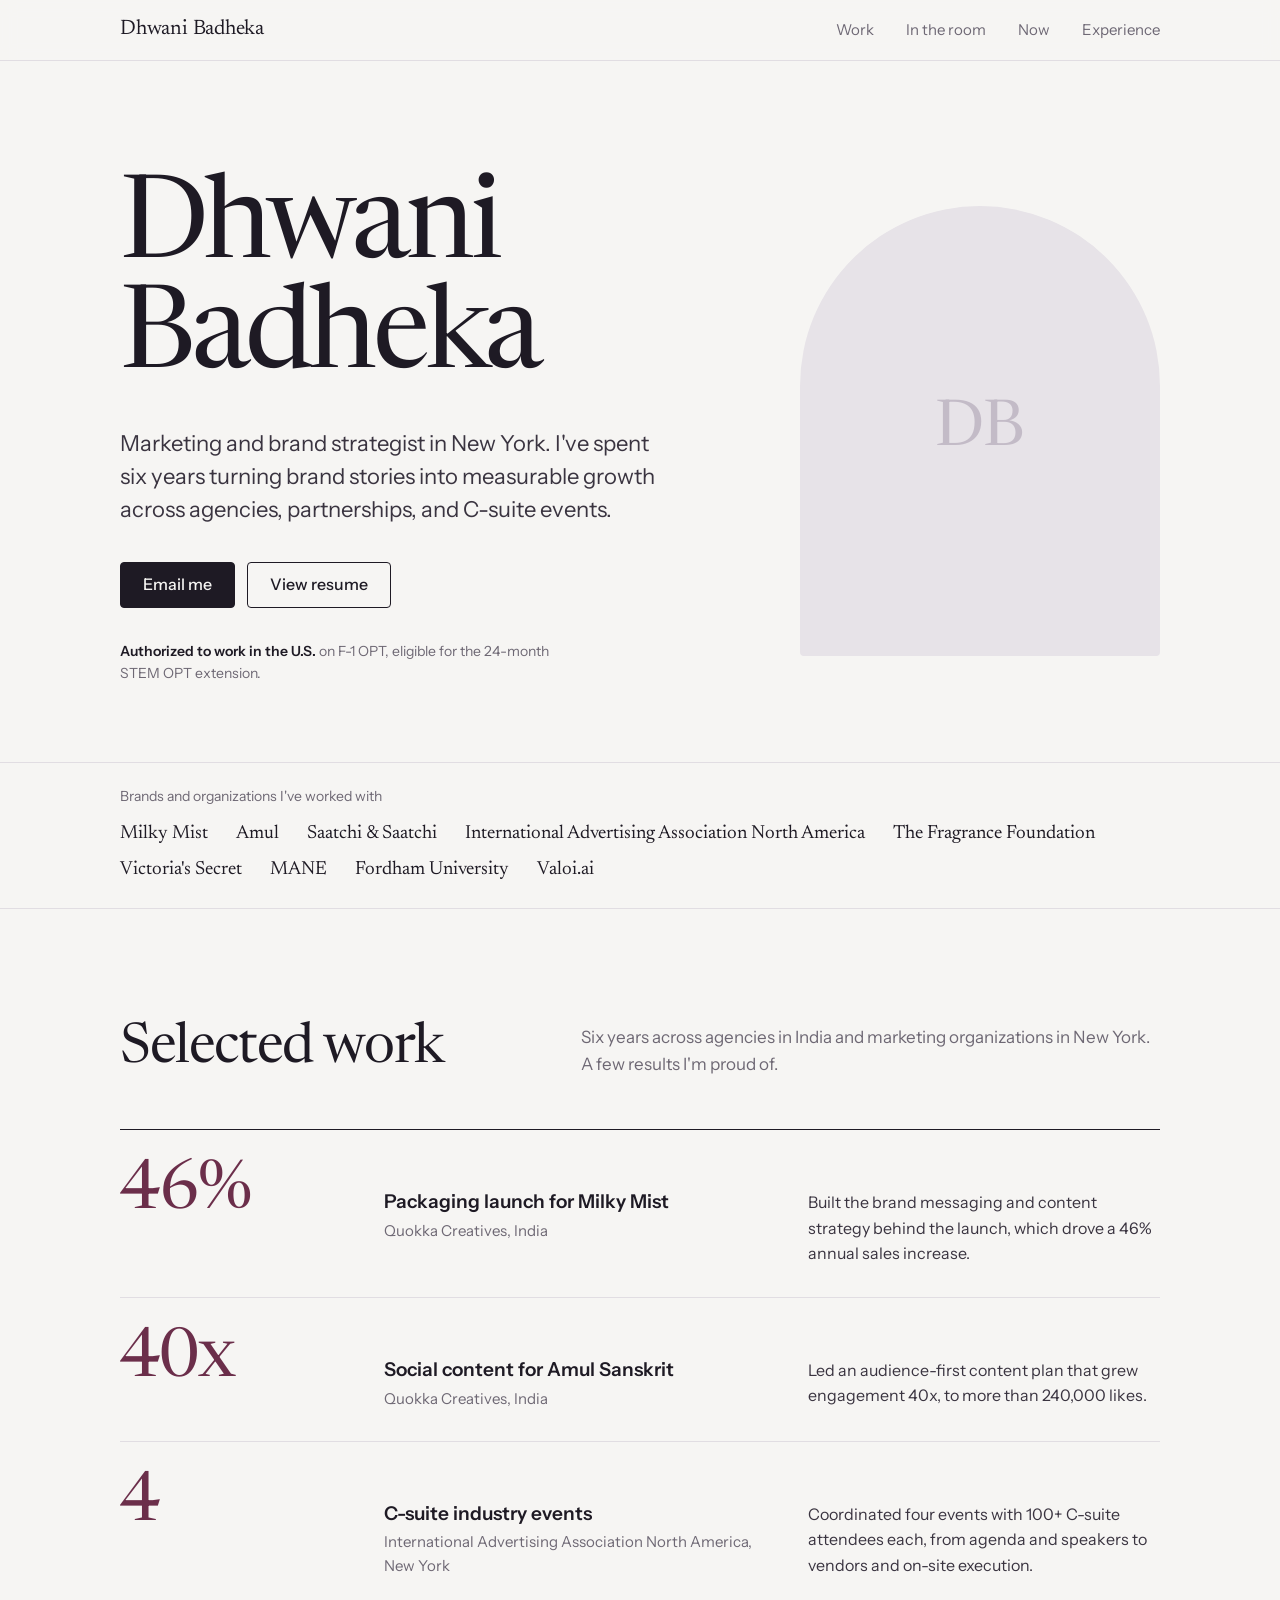
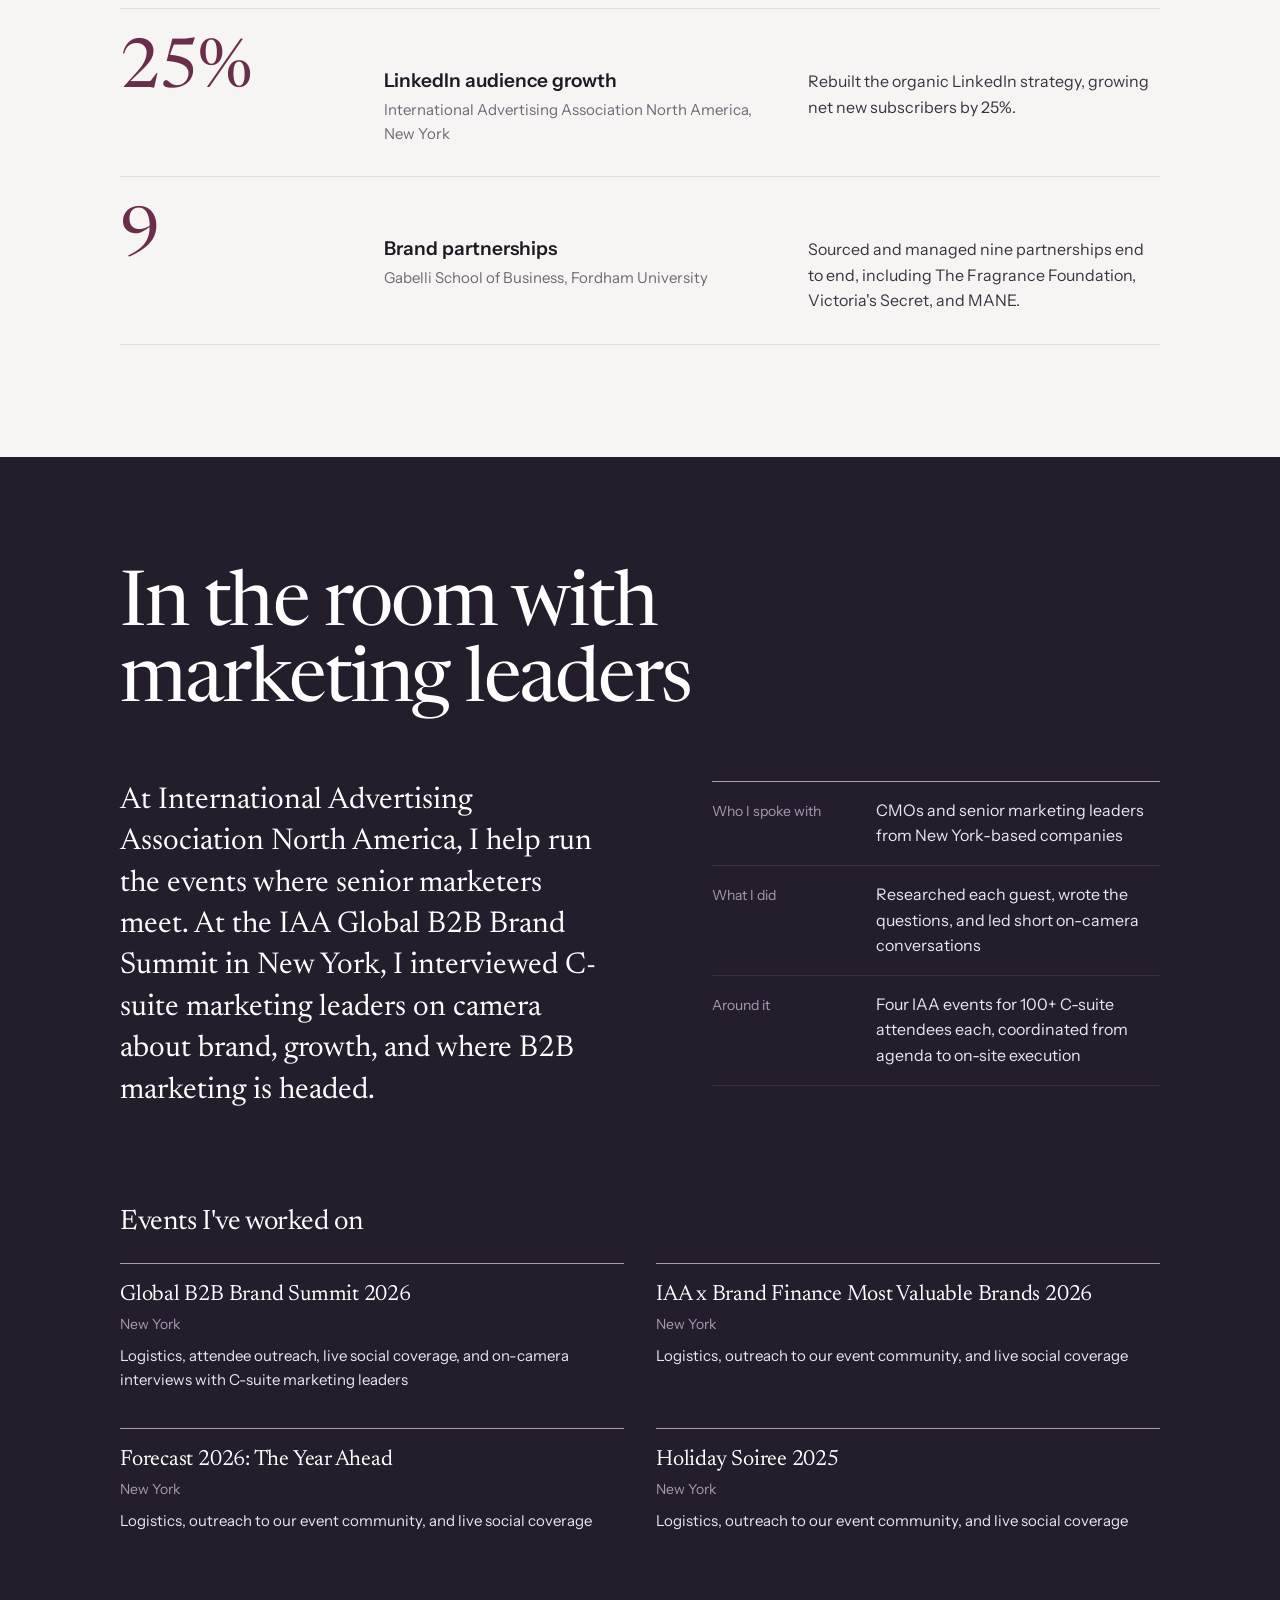
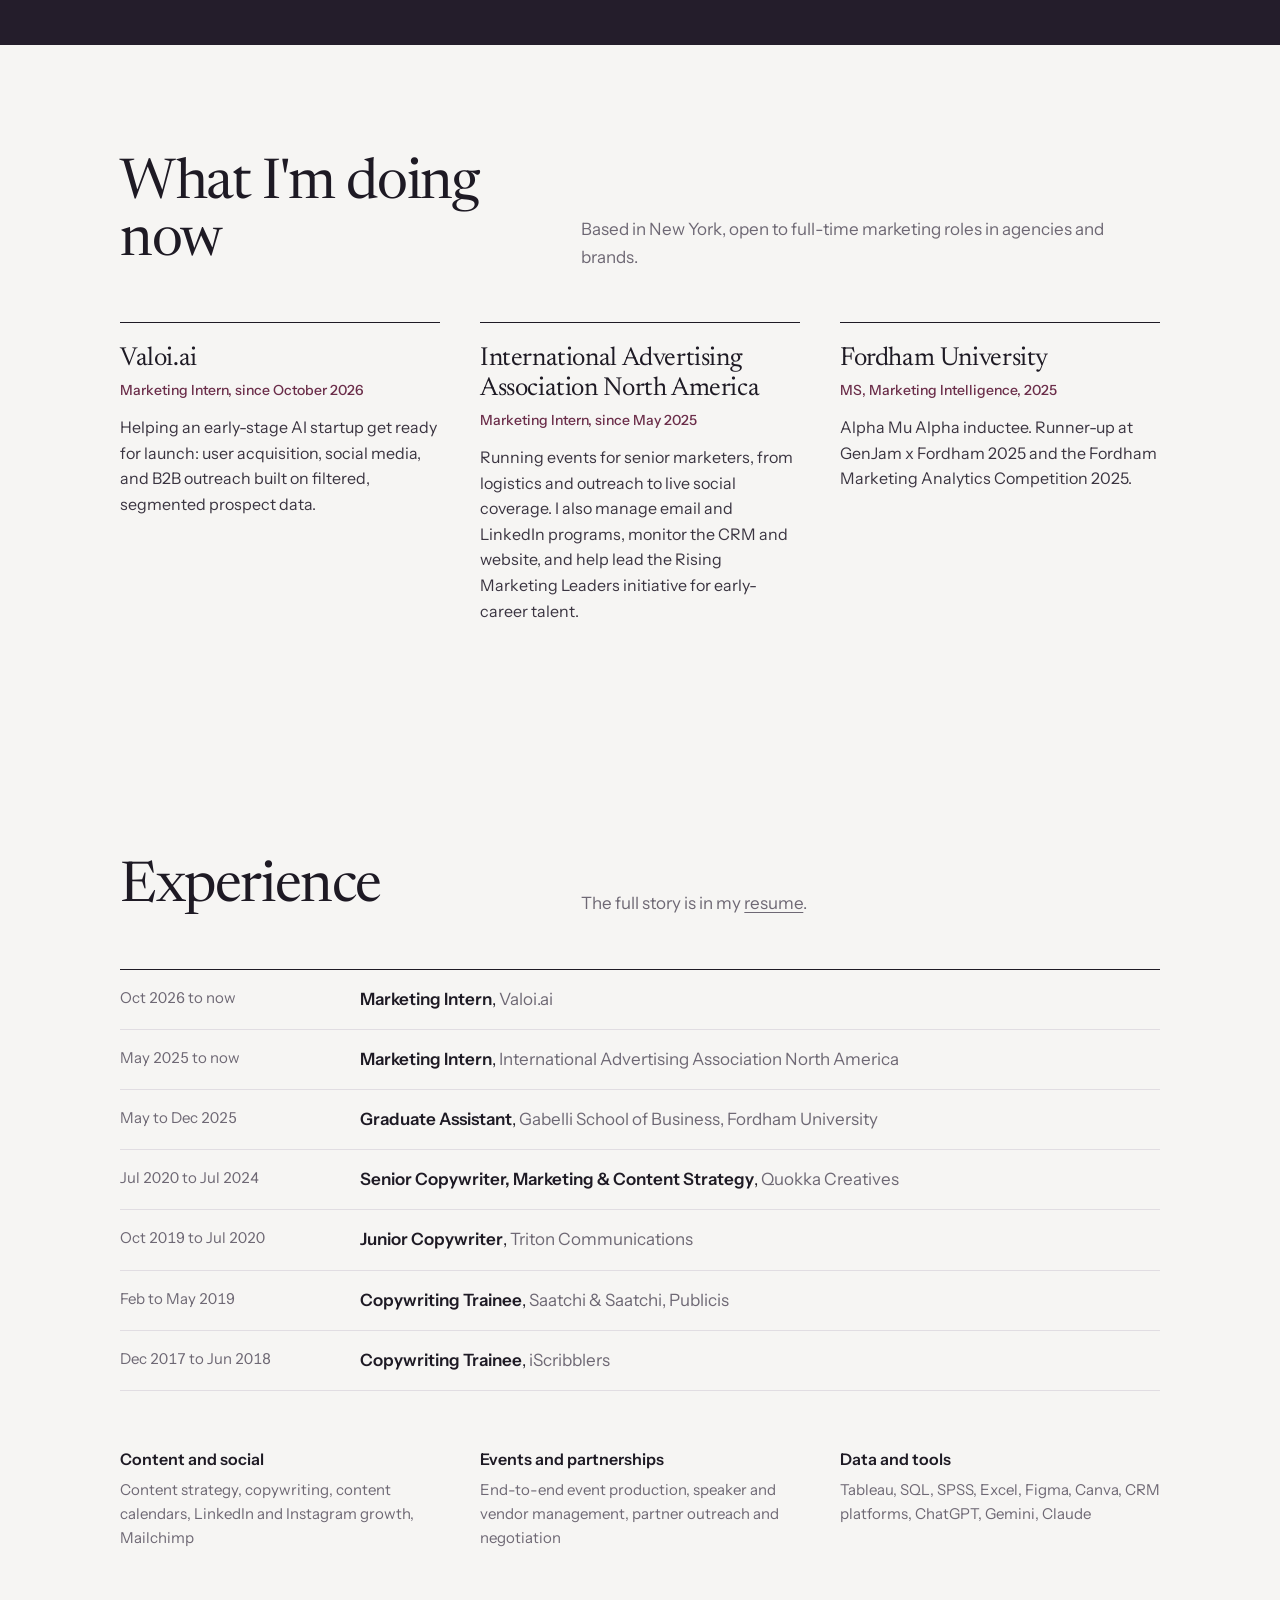
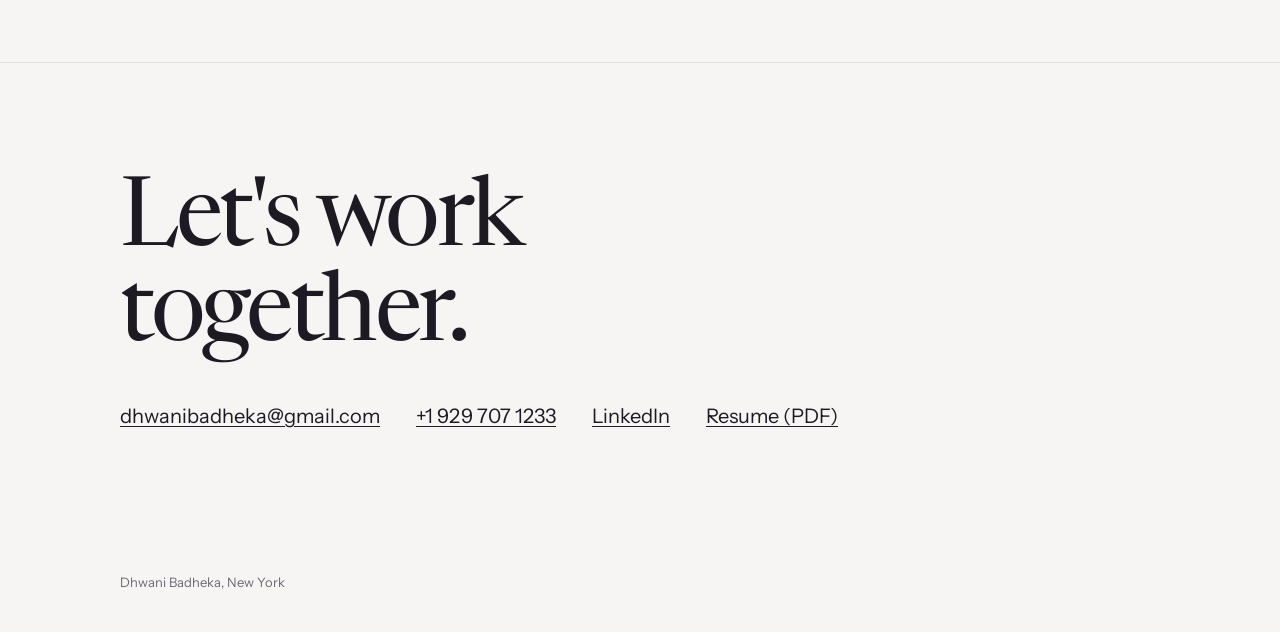
==== index.html @ 6ed802f3 "Add files via upload" ====
<!doctype html>
<html lang="en">
<head>
  <meta charset="utf-8">
  <meta name="viewport" content="width=device-width, initial-scale=1">
  <title>Dhwani Badheka | Marketing</title>
  <meta name="description" content="Dhwani Badheka, New York-based marketer: brand storytelling, partnerships, social growth, and C-suite events.">
  <meta property="og:title" content="Dhwani Badheka | Marketing">
  <meta property="og:description" content="Six years turning brand stories into measurable growth. Based in New York.">
  <meta property="og:image" content="images/headshot.jpg">
  <link rel="preconnect" href="https://fonts.googleapis.com">
  <link rel="preconnect" href="https://fonts.gstatic.com" crossorigin>
  <link href="https://fonts.googleapis.com/css2?family=Newsreader:opsz,wght@6..72,400;6..72,500&family=Instrument+Sans:wght@400;500;600&display=swap" rel="stylesheet">
  <link rel="stylesheet" href="style.css">
</head>
<body>

<header class="site-head">
  <div class="wrap">
    <a class="mark" href="#top">Dhwani Badheka</a>
    <nav aria-label="Sections">
      <a href="#work">Work</a>
      <a href="#conversations">In the room</a>
      <a href="#now">Now</a>
      <a href="#experience">Experience</a>
    </nav>
  </div>
</header>

<main id="top">

  <section class="hero">
    <div class="wrap">
      <div>
        <h1><span>Dhwani</span><span>Badheka</span></h1>
        <p class="lede">Marketing and brand strategist in New York. I've spent six years turning brand stories into measurable growth across agencies, partnerships, and C-suite events.</p>
        <div class="actions">
          <a class="btn btn-primary" href="mailto:dhwanibadheka@gmail.com">Email me</a>
          <a class="btn btn-ghost" href="DhwaniBadheka_Resume.pdf" target="_blank" rel="noopener">View resume</a>
        </div>
        <p class="auth"><strong>Authorized to work in the U.S.</strong> on F-1 OPT, eligible for the 24-month STEM OPT extension.</p>
      </div>
      <div class="portrait-wrap">
        <div class="portrait">
          <span class="fallback" aria-hidden="true">DB</span>
          <img src="images/headshot.jpg" alt="Portrait of Dhwani Badheka" onerror="this.remove()">
        </div>
      </div>
    </div>
  </section>

  <div class="brands">
    <div class="wrap">
      <p class="brands-label">Brands and organizations I've worked with</p>
      <ul>
        <li>Milky Mist</li><li>Amul</li><li>Saatchi &amp; Saatchi</li><li>International Advertising Association North America</li><li>The Fragrance Foundation</li><li>Victoria's Secret</li><li>MANE</li><li>Fordham University</li><li>Valoi.ai</li>
      </ul>
    </div>
  </div>

  <section id="work">
    <div class="wrap">
      <div class="section-head">
        <h2>Selected work</h2>
        <p>Six years across agencies in India and marketing organizations in New York. A few results I'm proud of.</p>
      </div>
      <ul class="work">
        <li>
          <div class="figure">46%</div>
          <div>
            <h3>Packaging launch for Milky Mist</h3>
            <p class="where">Quokka Creatives, India</p>
          </div>
          <p class="how">Built the brand messaging and content strategy behind the launch, which drove a 46% annual sales increase.</p>
        </li>
        <li>
          <div class="figure">40x</div>
          <div>
            <h3>Social content for Amul Sanskrit</h3>
            <p class="where">Quokka Creatives, India</p>
          </div>
          <p class="how">Led an audience-first content plan that grew engagement 40x, to more than 240,000 likes.</p>
        </li>
        <li>
          <div class="figure">4</div>
          <div>
            <h3>C-suite industry events</h3>
            <p class="where">International Advertising Association North America, New York</p>
          </div>
          <p class="how">Coordinated four events with 100+ C-suite attendees each, from agenda and speakers to vendors and on-site execution.</p>
        </li>
        <li>
          <div class="figure">25%</div>
          <div>
            <h3>LinkedIn audience growth</h3>
            <p class="where">International Advertising Association North America, New York</p>
          </div>
          <p class="how">Rebuilt the organic LinkedIn strategy, growing net new subscribers by 25%.</p>
        </li>
        <li>
          <div class="figure">9</div>
          <div>
            <h3>Brand partnerships</h3>
            <p class="where">Gabelli School of Business, Fordham University</p>
          </div>
          <p class="how">Sourced and managed nine partnerships end to end, including The Fragrance Foundation, Victoria's Secret, and MANE.</p>
        </li>
      </ul>
    </div>
  </section>

  <section id="conversations" class="talks">
    <div class="wrap">
      <h2 class="talks-title">In the room with marketing leaders</h2>
      <div class="talks-body">
        <p class="statement">At International Advertising Association North America, I help run the events where senior marketers meet. At the IAA Global B2B Brand Summit in New York, I interviewed C-suite marketing leaders on camera about brand, growth, and where B2B marketing is headed.</p>
        <dl class="facts">
          <div><dt>Who I spoke with</dt><dd>CMOs and senior marketing leaders from New York-based companies</dd></div>
          <div><dt>What I did</dt><dd>Researched each guest, wrote the questions, and led short on-camera conversations</dd></div>
          <div><dt>Around it</dt><dd>Four IAA events for 100+ C-suite attendees each, coordinated from agenda to on-site execution</dd></div>
        </dl>
      </div>
      <div class="events" id="events">
        <h3>Events I've worked on</h3>
        <ul id="event-list"></ul>
      </div>
      <div class="strip" id="strip"></div>
    </div>
  </section>

  <section id="now">
    <div class="wrap">
      <div class="section-head">
        <h2>What I'm doing now</h2>
        <p>Based in New York, open to full-time marketing roles in agencies and brands.</p>
      </div>
      <div class="now-grid">
        <article>
          <h3>Valoi.ai</h3>
          <p class="role">Marketing Intern, since October 2026</p>
          <p>Helping an early-stage AI startup get ready for launch: user acquisition, social media, and B2B outreach built on filtered, segmented prospect data.</p>
        </article>
        <article>
          <h3>International Advertising Association North America</h3>
          <p class="role">Marketing Intern, since May 2025</p>
          <p>Running events for senior marketers, from logistics and outreach to live social coverage. I also manage email and LinkedIn programs, monitor the CRM and website, and help lead the Rising Marketing Leaders initiative for early-career talent.</p>
        </article>
        <article>
          <h3>Fordham University</h3>
          <p class="role">MS, Marketing Intelligence, 2025</p>
          <p>Alpha Mu Alpha inductee. Runner-up at GenJam x Fordham 2025 and the Fordham Marketing Analytics Competition 2025.</p>
        </article>
      </div>
    </div>
  </section>

  <section id="experience">
    <div class="wrap">
      <div class="section-head">
        <h2>Experience</h2>
        <p>The full story is in my <a href="DhwaniBadheka_Resume.pdf" target="_blank" rel="noopener">resume</a>.</p>
      </div>
      <ol class="timeline" reversed>
        <li><span class="when">Oct 2026 to now</span><span><strong>Marketing Intern</strong>, <span class="org">Valoi.ai</span></span></li>
        <li><span class="when">May 2025 to now</span><span><strong>Marketing Intern</strong>, <span class="org">International Advertising Association North America</span></span></li>
        <li><span class="when">May to Dec 2025</span><span><strong>Graduate Assistant</strong>, <span class="org">Gabelli School of Business, Fordham University</span></span></li>
        <li><span class="when">Jul 2020 to Jul 2024</span><span><strong>Senior Copywriter, Marketing &amp; Content Strategy</strong>, <span class="org">Quokka Creatives</span></span></li>
        <li><span class="when">Oct 2019 to Jul 2020</span><span><strong>Junior Copywriter</strong>, <span class="org">Triton Communications</span></span></li>
        <li><span class="when">Feb to May 2019</span><span><strong>Copywriting Trainee</strong>, <span class="org">Saatchi &amp; Saatchi, Publicis</span></span></li>
        <li><span class="when">Dec 2017 to Jun 2018</span><span><strong>Copywriting Trainee</strong>, <span class="org">iScribblers</span></span></li>
      </ol>
      <div class="skills">
        <div><h3>Content and social</h3><p>Content strategy, copywriting, content calendars, LinkedIn and Instagram growth, Mailchimp</p></div>
        <div><h3>Events and partnerships</h3><p>End-to-end event production, speaker and vendor management, partner outreach and negotiation</p></div>
        <div><h3>Data and tools</h3><p>Tableau, SQL, SPSS, Excel, Figma, Canva, CRM platforms, ChatGPT, Gemini, Claude</p></div>
      </div>
    </div>
  </section>

  <section class="contact" id="contact">
    <div class="wrap">
      <h2>Let's work together.</h2>
      <div class="lines">
        <a href="mailto:dhwanibadheka@gmail.com">dhwanibadheka@gmail.com</a>
        <a href="tel:+19297071233">+1 929 707 1233</a>
        <a id="linkedin" href="#" target="_blank" rel="noopener">LinkedIn</a>
        <a href="DhwaniBadheka_Resume.pdf" target="_blank" rel="noopener">Resume (PDF)</a>
      </div>
    </div>
  </section>
</main>

<footer class="foot">
  <div class="wrap">Dhwani Badheka, New York</div>
</footer>

<script src="content.js"></script>
<script>
(function () {
  var S = window.SITE || {};
  var esc = function (s) { return String(s || "").replace(/[&<>"]/g, function (c) { return { "&": "&amp;", "<": "&lt;", ">": "&gt;", '"': "&quot;" }[c]; }); };

  var li = document.getElementById("linkedin");
  if (S.linkedin && S.linkedin.indexOf("YOUR-LINKEDIN") === -1) li.href = S.linkedin; else li.remove();

  var events = (S.events || []).filter(function (e) { return e && e.name; });
  if (!events.length) document.getElementById("events").remove();
  var list = document.getElementById("event-list");
  events.forEach(function (e) {
    var item = document.createElement("li");
    var meta = [e.place, e.date].filter(Boolean).join(", ");
    item.innerHTML = (e.banner ? '<div class="ev-banner"><img src="' + esc(e.banner) + '" alt="' + esc(e.name) + ' banner" loading="lazy" onerror="this.parentNode.remove()"></div>' : '') +
      '<span class="ev-name">' + esc(e.name) + '</span>' +
      (meta ? '<span class="ev-meta">' + esc(meta) + '</span>' : '') +
      (e.note ? '<span class="ev-note">' + esc(e.note) + '</span>' : '');
    list.appendChild(item);
  });

  var strip = document.getElementById("strip");
  var photos = S.eventPhotos || [];
  if (!photos.length) strip.remove();
  photos.forEach(function (p) {
    var fig = document.createElement("figure");
    fig.innerHTML = '<div class="ph"><img src="' + esc(p.src) + '" alt="' + esc(p.caption) + '" loading="lazy" onerror="this.parentNode.parentNode.remove()"></div>' +
      (p.caption ? "<figcaption>" + esc(p.caption) + "</figcaption>" : "");
    strip.appendChild(fig);
  });
})();
</script>
</body>
</html>
---- style.css ----
/* Palette: soft stone paper, aubergine ink, deep plum accent */
:root {
  --paper: #F6F5F3;
  --ink: #1E1A24;
  --muted: #6E6874;
  --rule: #E1DDE2;
  --plum: #6B2E4A;
  --band: #241D2B;
  --band-text: #ECE7EF;
  --band-muted: #A59CAE;
  --band-rule: #3A3043;
  --max: 1120px;
  --gutter: clamp(16px, 4vw, 40px);
  --serif: "Newsreader", Georgia, serif;
  --sans: "Instrument Sans", system-ui, sans-serif;
  font-family: var(--sans);
  color: var(--ink);
  background: var(--paper);
}

*, *::before, *::after { box-sizing: border-box; }
html { scroll-behavior: smooth; overflow-x: clip; }
body { margin: 0; background: var(--paper); font-size: 17px; line-height: 1.6; -webkit-font-smoothing: antialiased; }
img { max-width: 100%; display: block; }
a { color: inherit; text-decoration-thickness: 1px; text-underline-offset: 3px; }
a:hover { color: var(--plum); }
:focus-visible { outline: 2px solid var(--plum); outline-offset: 3px; border-radius: 2px; }
::selection { background: #E7D6DF; }

.wrap { max-width: var(--max); margin: 0 auto; padding: 0 var(--gutter); }

/* Header */
.site-head { position: sticky; top: 0; z-index: 10; background: color-mix(in srgb, var(--paper) 92%, transparent); backdrop-filter: blur(8px); border-bottom: 1px solid var(--rule); }
.site-head .wrap { display: flex; align-items: center; justify-content: space-between; gap: 16px; height: 60px; }
.mark { font-family: var(--serif); font-size: 21px; text-decoration: none; letter-spacing: -0.01em; }
.site-head nav { display: flex; gap: clamp(14px, 2.5vw, 32px); font-size: 15px; }
.site-head nav a { text-decoration: none; color: var(--muted); }
.site-head nav a:hover { color: var(--ink); }

/* Hero */
.hero { padding: clamp(56px, 9vw, 120px) 0 clamp(48px, 6vw, 80px); }
.hero .wrap { display: grid; grid-template-columns: 1.55fr 1fr; gap: clamp(40px, 7vw, 96px); align-items: center; }
.hero h1 { font-family: var(--serif); font-weight: 400; font-size: clamp(56px, 9vw, 120px); line-height: 0.95; letter-spacing: -0.035em; margin: 0 0 32px; }
.hero h1 span { display: block; }
.hero .lede { font-size: clamp(19px, 1.9vw, 22px); line-height: 1.5; max-width: 36ch; margin: 0 0 36px; color: #3A3440; }
.actions { display: flex; flex-wrap: wrap; gap: 12px; }
.btn { display: inline-flex; align-items: center; min-height: 46px; padding: 0 22px; border-radius: 4px; font-weight: 500; font-size: 16px; text-decoration: none; border: 1px solid var(--ink); transition: background 0.15s ease, color 0.15s ease; }
.btn-primary { background: var(--ink); color: var(--paper); }
.btn-primary:hover { background: var(--plum); border-color: var(--plum); color: #fff; }
.btn-ghost:hover { background: var(--ink); color: var(--paper); }
.auth { margin: 32px 0 0; font-size: 14px; color: var(--muted); max-width: 48ch; }
.auth strong { color: var(--ink); font-weight: 600; }

.portrait-wrap { max-width: 360px; width: 100%; justify-self: end; }
.portrait { position: relative; aspect-ratio: 4 / 5; border-radius: 180px 180px 4px 4px; overflow: hidden; background: #E7E3E8; }
.portrait img { width: 100%; height: 100%; object-fit: cover; }
.portrait .fallback { position: absolute; inset: 0; display: grid; place-items: center; font-family: var(--serif); font-size: 64px; color: #C3BBC7; }

/* Brands */
.brands { border-block: 1px solid var(--rule); padding: 22px 0; }
.brands .wrap { display: flex; align-items: baseline; gap: 12px 36px; flex-wrap: wrap; }
.brands-label { margin: 0; font-size: 14px; color: var(--muted); flex: 0 0 auto; }
.brands ul { list-style: none; margin: 0; padding: 0; display: flex; flex-wrap: wrap; gap: 6px 28px; }
.brands li { font-family: var(--serif); font-size: 19px; color: var(--ink); }

/* Sections */
section { padding: clamp(64px, 9vw, 112px) 0; }
.section-head { display: grid; grid-template-columns: 1fr 1.4fr; gap: 20px 48px; margin-bottom: clamp(32px, 4vw, 52px); align-items: end; }
h2 { font-family: var(--serif); font-weight: 400; font-size: clamp(36px, 4.6vw, 56px); line-height: 1.02; letter-spacing: -0.025em; margin: 0; }
.section-head p { margin: 0; color: var(--muted); max-width: 52ch; }

/* Selected work */
.work { list-style: none; margin: 0; padding: 0; border-top: 1px solid var(--ink); }
.work li { display: grid; grid-template-columns: minmax(140px, 0.7fr) 1.2fr 1.1fr; gap: 10px 40px; padding: 30px 0; border-bottom: 1px solid var(--rule); align-items: baseline; }
.work .figure { font-family: var(--serif); font-size: clamp(44px, 5.5vw, 68px); line-height: 0.95; letter-spacing: -0.03em; color: var(--plum); }
.work h3 { font-size: 19px; line-height: 1.3; margin: 0 0 4px; font-weight: 600; }
.work .where { color: var(--muted); font-size: 15px; margin: 0; }
.work .how { margin: 0; font-size: 16px; color: #3A3440; }

/* In the room */
.talks { background: var(--band); color: var(--band-text); }
.talks h2 { color: #fff; }
.talks-title { font-size: clamp(40px, 6vw, 76px); line-height: 1; max-width: 14ch; margin-bottom: clamp(36px, 5vw, 60px); }
.talks-body { display: grid; grid-template-columns: 1.15fr 1fr; gap: clamp(32px, 6vw, 88px); align-items: start; }
.statement { margin: 0; font-family: var(--serif); font-size: clamp(23px, 2.5vw, 30px); line-height: 1.38; color: #fff; max-width: 28ch; }
.facts { margin: 0; border-top: 1px solid var(--band-muted); }
.facts div { display: grid; grid-template-columns: 140px 1fr; gap: 4px 24px; padding: 16px 0; border-bottom: 1px solid var(--band-rule); }
.facts dt { color: var(--band-muted); font-size: 14px; padding-top: 2px; }
.facts dd { margin: 0; color: var(--band-text); font-size: 16px; }

.events { margin-top: clamp(56px, 7vw, 88px); }
.events h3 { font-family: var(--serif); font-weight: 400; font-size: 28px; color: #fff; margin: 0 0 18px; letter-spacing: -0.015em; }
.events ul { list-style: none; margin: 0; padding: 0; display: grid; grid-template-columns: repeat(2, 1fr); gap: 36px 32px; }
.events li { display: flex; flex-direction: column; gap: 4px; border-top: 1px solid var(--band-muted); padding-top: 18px; }
.ev-banner { aspect-ratio: 16 / 9; background: #1A1420; border-radius: 4px; overflow: hidden; margin-bottom: 14px; }
.ev-banner img { width: 100%; height: 100%; object-fit: contain; }
.ev-name { color: #fff; font-family: var(--serif); font-size: 22px; line-height: 1.25; letter-spacing: -0.01em; }
.ev-meta { color: var(--band-muted); font-size: 14px; }
.ev-note { color: var(--band-text); font-size: 15px; margin-top: 4px; }

.strip { display: grid; grid-template-columns: repeat(3, 1fr); gap: 14px; margin-top: clamp(56px, 7vw, 88px); }
.strip:empty { display: none; }
.strip figure { margin: 0; }
.strip .ph { aspect-ratio: 4 / 3; border-radius: 4px; overflow: hidden; background: #2F2638; }
.strip figure:first-child { grid-column: span 2; grid-row: span 2; display: flex; flex-direction: column; }
.strip figure:first-child .ph { aspect-ratio: auto; flex: 1; min-height: 260px; }
.strip img { width: 100%; height: 100%; object-fit: cover; }
.strip figcaption { font-size: 13px; color: var(--band-muted); margin-top: 8px; }

/* Now */
.now-grid { display: grid; grid-template-columns: repeat(3, 1fr); gap: 0 40px; }
.now-grid article { border-top: 1px solid var(--ink); padding-top: 22px; }
.now-grid h3 { font-family: var(--serif); font-weight: 400; font-size: 26px; margin: 0 0 4px; letter-spacing: -0.015em; line-height: 1.15; }
.now-grid .role { color: var(--plum); font-size: 14px; font-weight: 500; margin: 0 0 14px; }
.now-grid p { margin: 0 0 12px; font-size: 16px; color: #3A3440; }

/* Experience */
.timeline { list-style: none; margin: 0; padding: 0; border-top: 1px solid var(--ink); }
.timeline li { display: grid; grid-template-columns: 200px 1fr; gap: 4px 40px; padding: 16px 0; border-bottom: 1px solid var(--rule); }
.timeline .when { color: var(--muted); font-size: 15px; font-variant-numeric: tabular-nums; }
.timeline strong { font-weight: 600; }
.timeline .org { color: var(--muted); }
.skills { display: grid; grid-template-columns: repeat(3, 1fr); gap: 28px 40px; margin-top: 56px; }
.skills h3 { font-size: 16px; font-weight: 600; margin: 0 0 6px; }
.skills p { margin: 0; color: var(--muted); font-size: 15px; }

/* Contact */
.contact { border-top: 1px solid var(--rule); }
.contact h2 { font-size: clamp(44px, 7.5vw, 96px); line-height: 0.98; letter-spacing: -0.035em; max-width: 12ch; margin-bottom: 36px; }
.contact .lines { display: flex; flex-wrap: wrap; gap: 12px 36px; font-size: clamp(17px, 1.8vw, 20px); }
.foot { padding: 28px 0 40px; font-size: 13px; color: var(--muted); }

/* Responsive */
@media (max-width: 900px) {
  .hero .wrap { grid-template-columns: 1fr; }
  .portrait-wrap { max-width: 260px; justify-self: start; order: -1; }
  .section-head { grid-template-columns: 1fr; }
  .talks-body { grid-template-columns: 1fr; }
  .work li { grid-template-columns: 1fr; }
  .now-grid { grid-template-columns: 1fr; gap: 28px; }
  .timeline li { grid-template-columns: 1fr; }
  .skills { grid-template-columns: 1fr; }
  .events ul { grid-template-columns: 1fr; }
  .strip { grid-template-columns: 1fr 1fr; }
  .strip figure:first-child { grid-column: 1 / -1; grid-row: auto; }
  .strip figure:first-child .ph { flex: none; min-height: 0; aspect-ratio: 16 / 10; }
}
@media (max-width: 560px) {
  .site-head nav a:nth-child(n+3) { display: none; }
  .facts div { grid-template-columns: 1fr; }
}
@media (prefers-reduced-motion: reduce) {
  html { scroll-behavior: auto; }
  * { transition: none !important; }
}
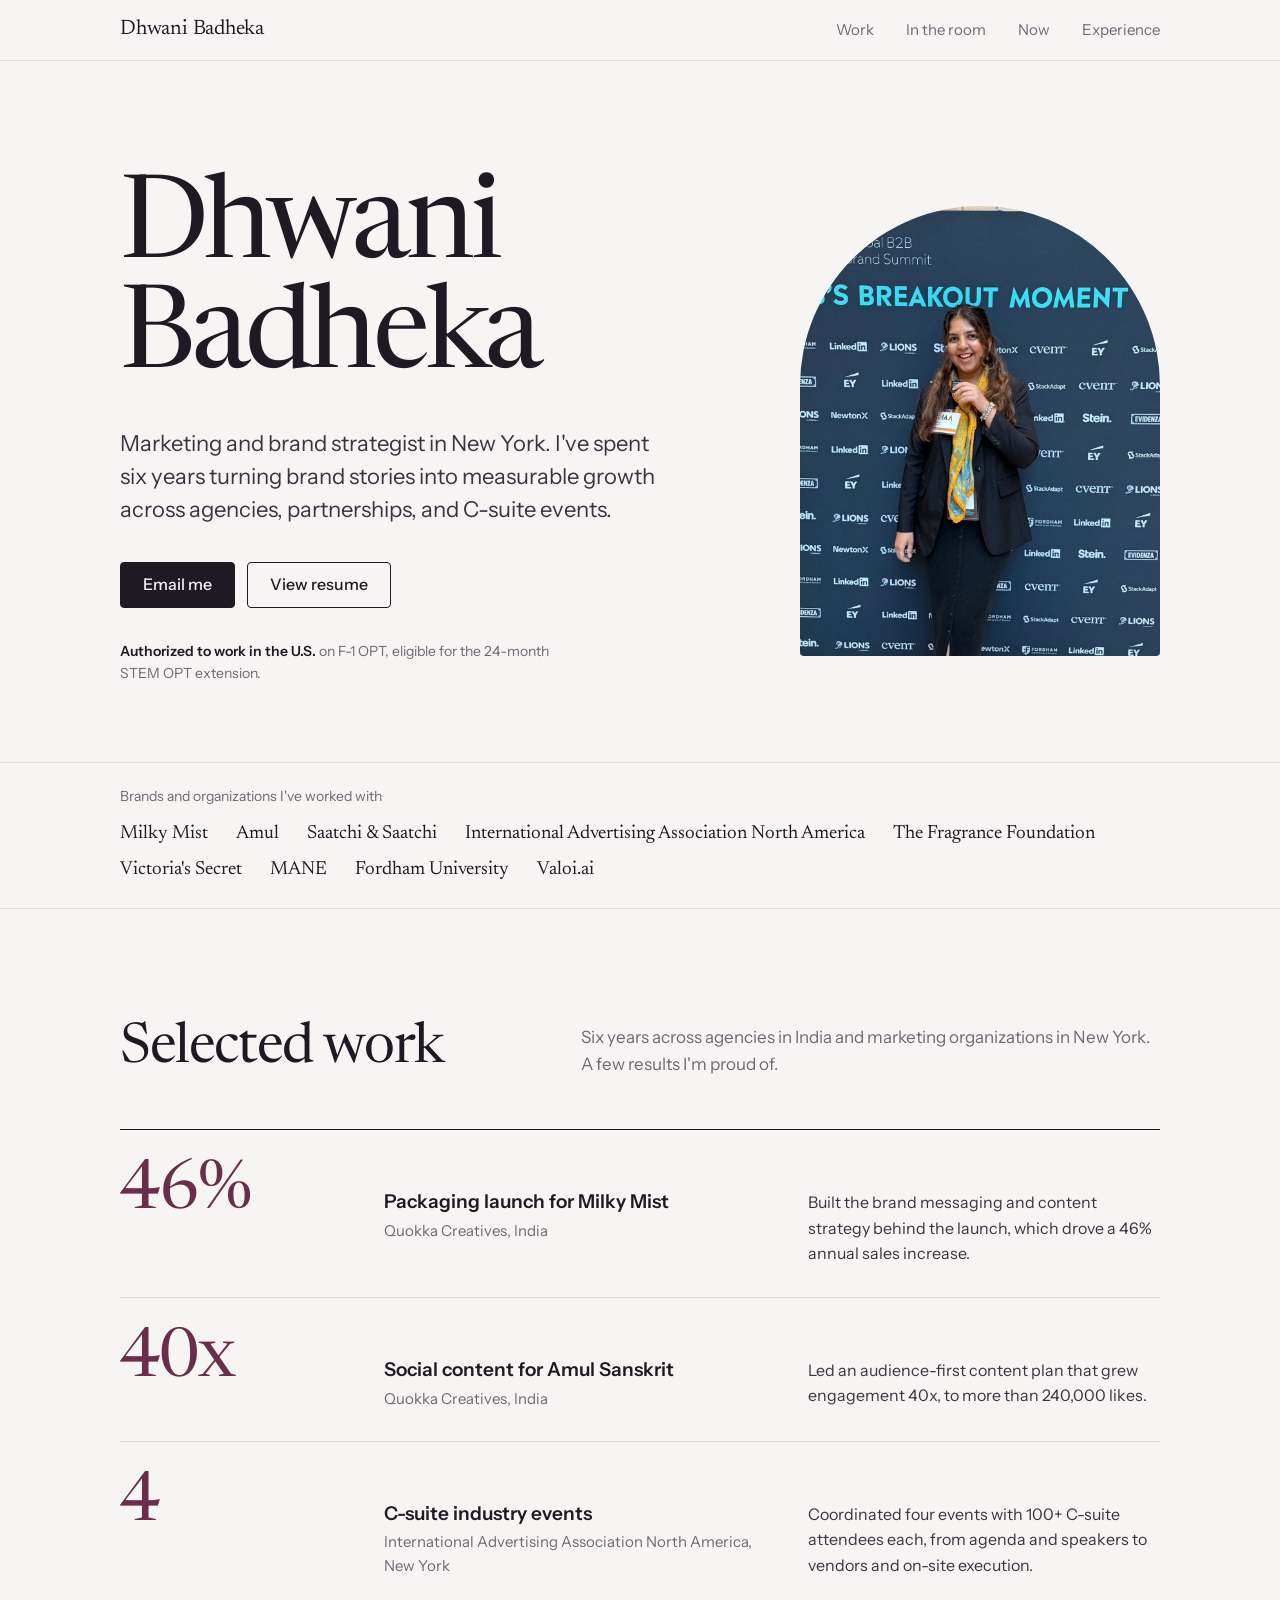
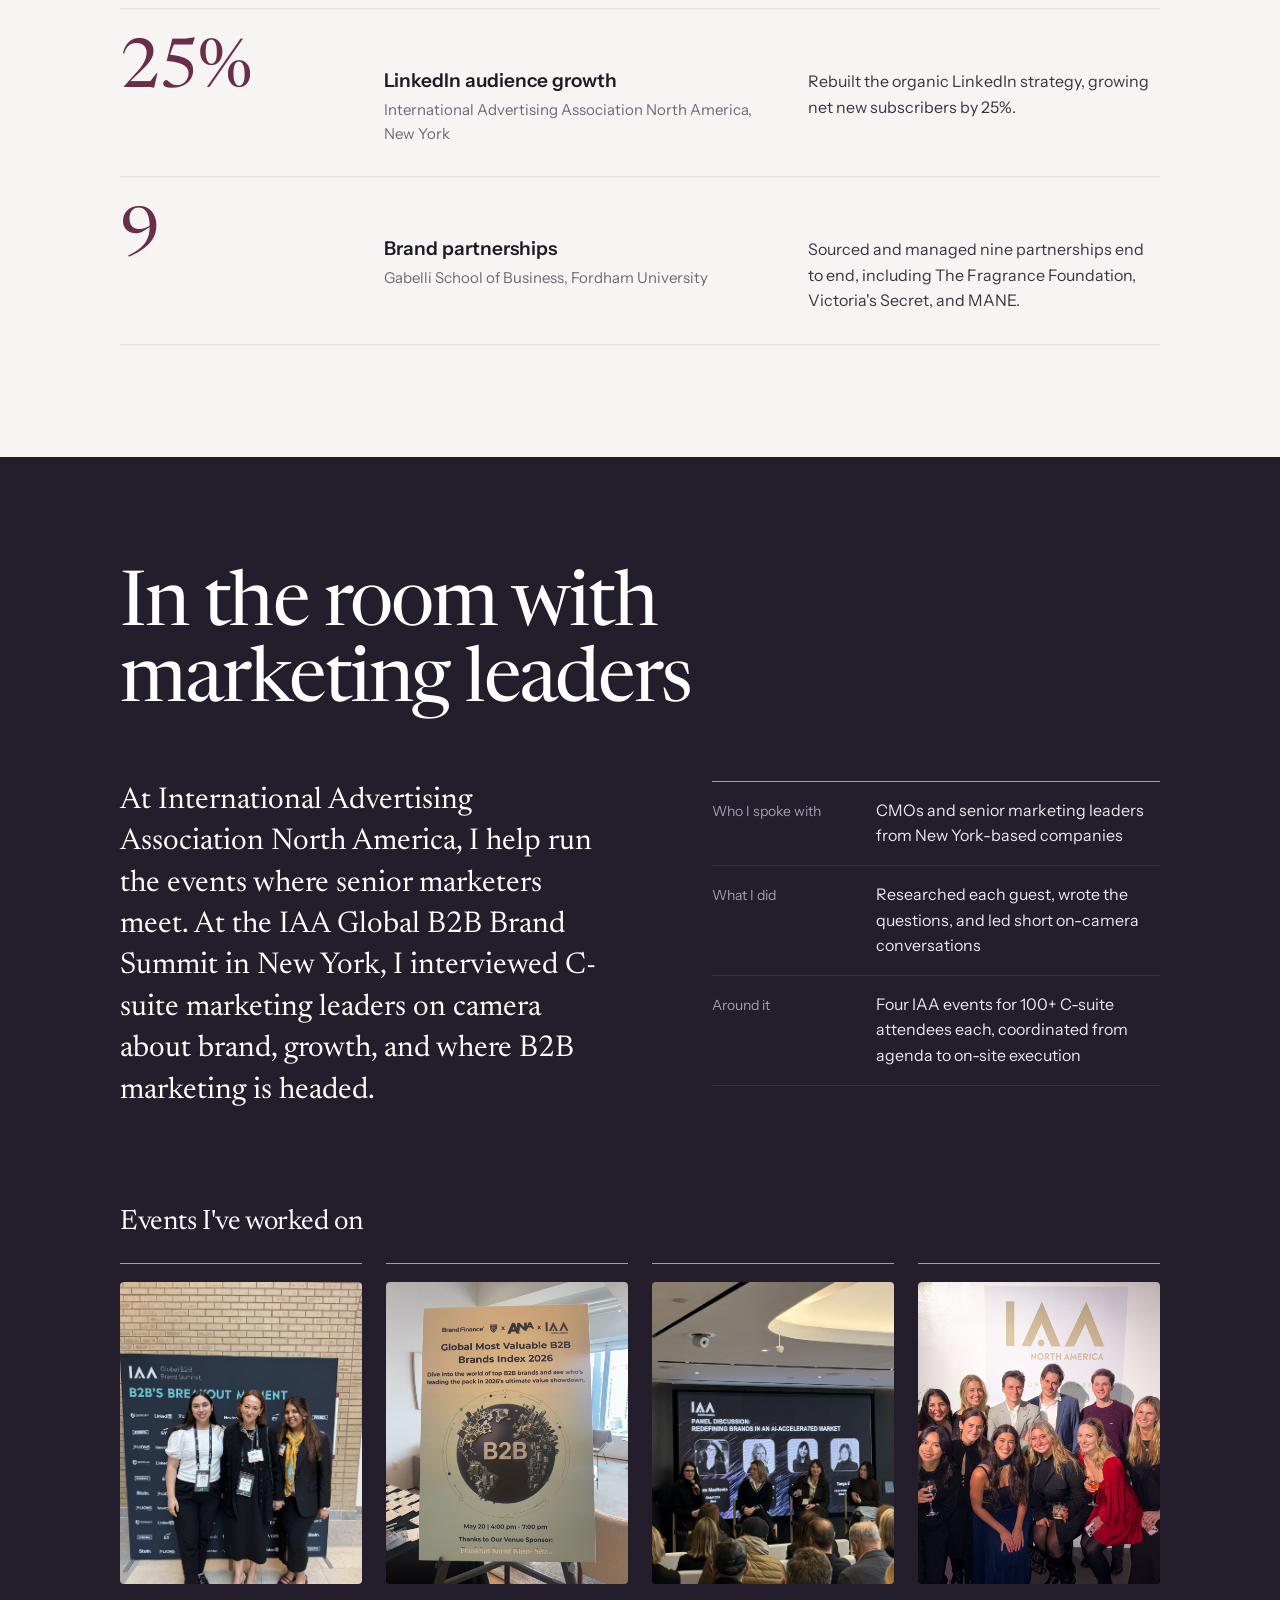
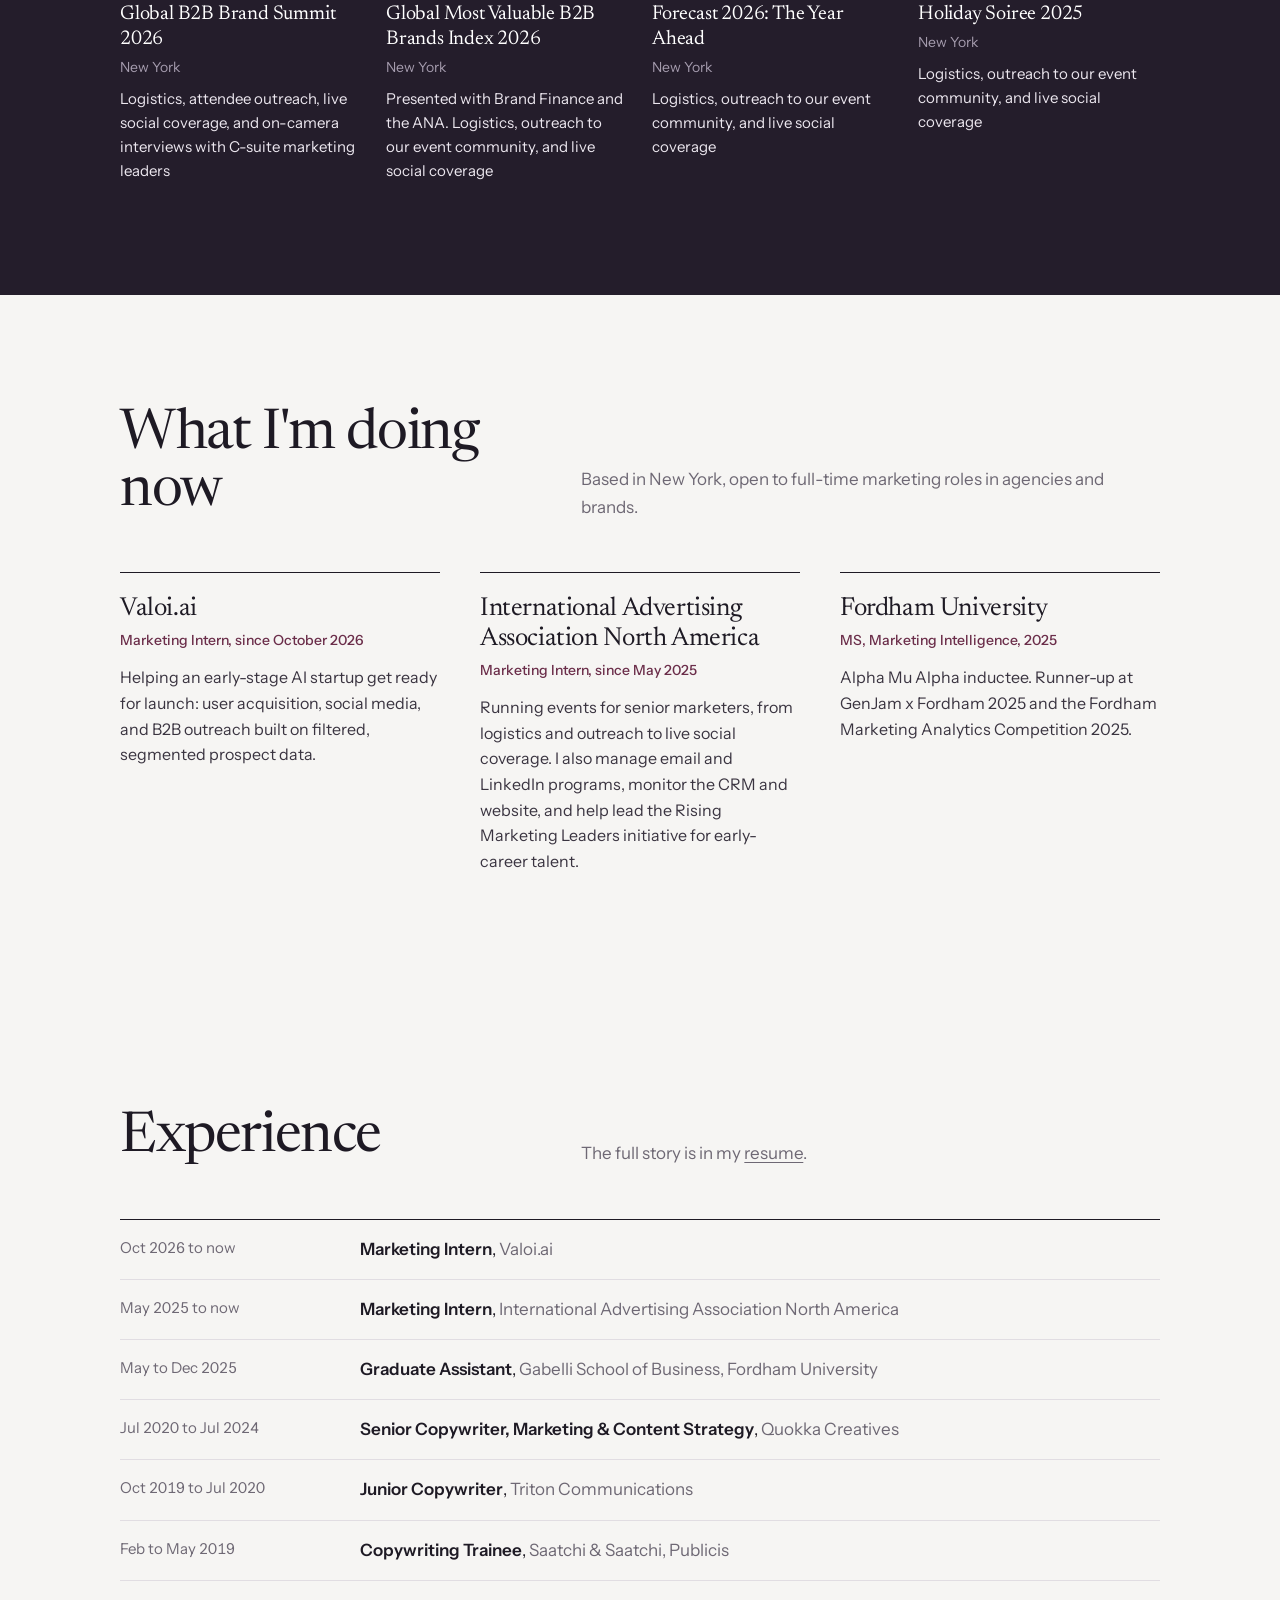
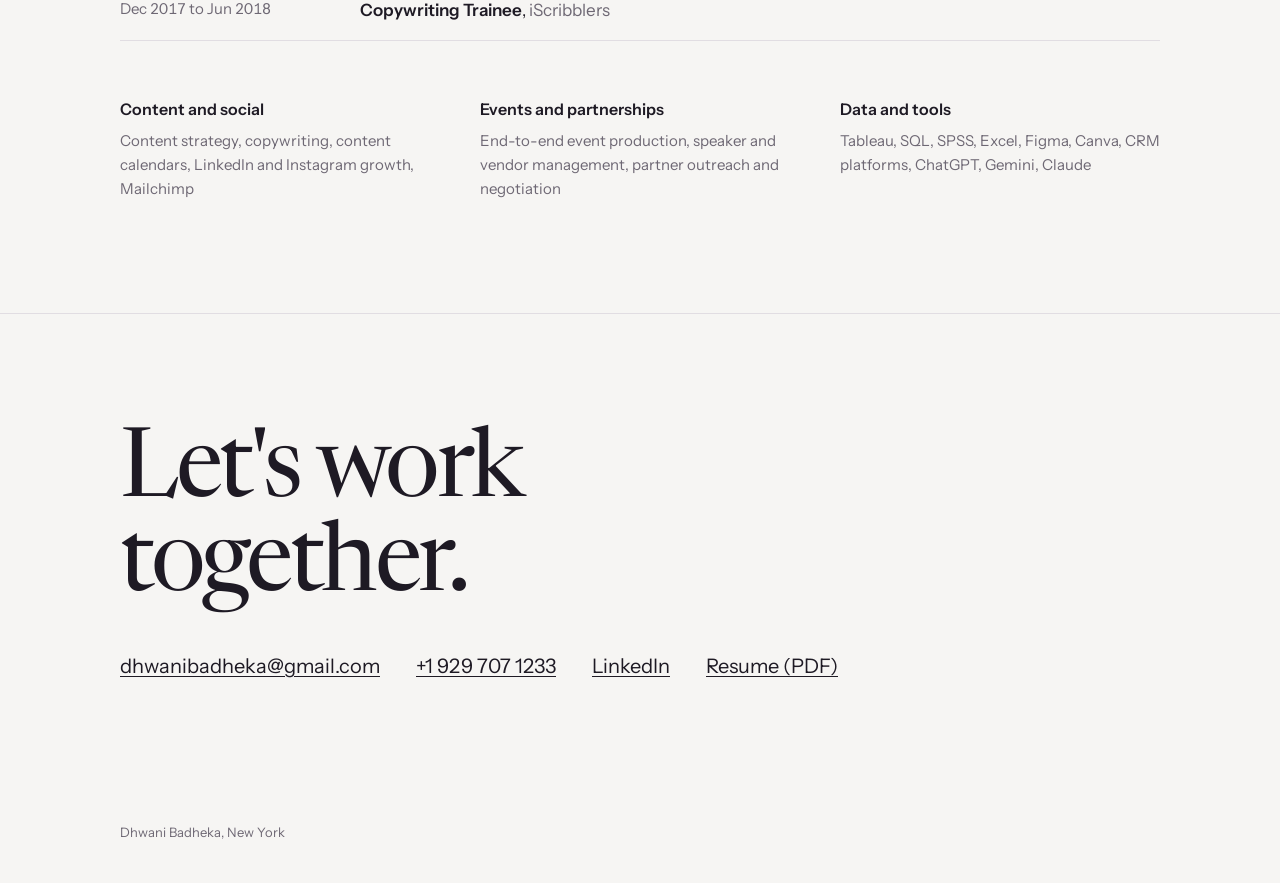
==== commit 6a540a57: "Add files via upload" ====
--- a/index.html
+++ b/index.html
@@ -7,11 +7,32 @@
   <meta name="description" content="Dhwani Badheka, New York-based marketer: brand storytelling, partnerships, social growth, and C-suite events.">
   <meta property="og:title" content="Dhwani Badheka | Marketing">
   <meta property="og:description" content="Six years turning brand stories into measurable growth. Based in New York.">
-  <meta property="og:image" content="images/headshot.jpg">
+  <meta property="og:image" content="headshot.jpg">
   <link rel="preconnect" href="https://fonts.googleapis.com">
   <link rel="preconnect" href="https://fonts.gstatic.com" crossorigin>
   <link href="https://fonts.googleapis.com/css2?family=Newsreader:opsz,wght@6..72,400;6..72,500&family=Instrument+Sans:wght@400;500;600&display=swap" rel="stylesheet">
   <link rel="stylesheet" href="style.css">
+  <script>
+    /* If an image isn't found, try common alternatives: the same name in other
+       folders (images/events, images, top level) and other extensions (.jpg, .jpeg, .png). */
+    window.imgTry = function (img, levels) {
+      if (!img._alts) {
+        var src = img.getAttribute("src"), slash = src.lastIndexOf("/");
+        var file = src.slice(slash + 1), dot = file.lastIndexOf(".");
+        var base = dot > 0 ? file.slice(0, dot) : file;
+        var dirs = [src.slice(0, slash + 1), "images/events/", "images/", ""];
+        var exts = [".jpg", ".jpeg", ".png", ".JPG", ".JPEG", ".PNG", ".webp"];
+        var seen = {}, alts = [];
+        dirs.forEach(function (d) { exts.forEach(function (x) {
+          var p = d + base + x; if (p !== src && !seen[p]) { seen[p] = 1; alts.push(p); }
+        }); });
+        img._alts = alts;
+      }
+      if (img._alts.length) { img.src = img._alts.shift(); return; }
+      var el = img; for (var i = 0; i < levels; i++) el = el.parentNode;
+      el.remove();
+    };
+  </script>
 </head>
 <body>
 
@@ -43,7 +64,7 @@
       <div class="portrait-wrap">
         <div class="portrait">
           <span class="fallback" aria-hidden="true">DB</span>
-          <img src="images/headshot.jpg" alt="Portrait of Dhwani Badheka" onerror="this.remove()">
+          <img src="headshot.jpg" alt="Portrait of Dhwani Badheka" onerror="imgTry(this, 0)">
         </div>
       </div>
     </div>
@@ -209,7 +230,7 @@
   events.forEach(function (e) {
     var item = document.createElement("li");
     var meta = [e.place, e.date].filter(Boolean).join(", ");
-    item.innerHTML = (e.banner ? '<div class="ev-banner"><img src="' + esc(e.banner) + '" alt="' + esc(e.name) + ' banner" loading="lazy" onerror="this.parentNode.remove()"></div>' : '') +
+    item.innerHTML = (e.banner ? '<div class="ev-banner"><img src="' + esc(e.banner) + '" alt="' + esc(e.name) + ' banner" loading="lazy" onerror="imgTry(this, 1)"></div>' : '') +
       '<span class="ev-name">' + esc(e.name) + '</span>' +
       (meta ? '<span class="ev-meta">' + esc(meta) + '</span>' : '') +
       (e.note ? '<span class="ev-note">' + esc(e.note) + '</span>' : '');
@@ -221,7 +242,7 @@
   if (!photos.length) strip.remove();
   photos.forEach(function (p) {
     var fig = document.createElement("figure");
-    fig.innerHTML = '<div class="ph"><img src="' + esc(p.src) + '" alt="' + esc(p.caption) + '" loading="lazy" onerror="this.parentNode.parentNode.remove()"></div>' +
+    fig.innerHTML = '<div class="ph"><img src="' + esc(p.src) + '" alt="' + esc(p.caption) + '" loading="lazy" onerror="imgTry(this, 2)"></div>' +
       (p.caption ? "<figcaption>" + esc(p.caption) + "</figcaption>" : "");
     strip.appendChild(fig);
   });
--- a/style.css
+++ b/style.css
@@ -53,7 +53,7 @@
 
 .portrait-wrap { max-width: 360px; width: 100%; justify-self: end; }
 .portrait { position: relative; aspect-ratio: 4 / 5; border-radius: 180px 180px 4px 4px; overflow: hidden; background: #E7E3E8; }
-.portrait img { width: 100%; height: 100%; object-fit: cover; }
+.portrait img { position: relative; z-index: 1; width: 100%; height: 100%; object-fit: cover; object-position: center 25%; }
 .portrait .fallback { position: absolute; inset: 0; display: grid; place-items: center; font-family: var(--serif); font-size: 64px; color: #C3BBC7; }
 
 /* Brands */
@@ -90,11 +90,11 @@
 
 .events { margin-top: clamp(56px, 7vw, 88px); }
 .events h3 { font-family: var(--serif); font-weight: 400; font-size: 28px; color: #fff; margin: 0 0 18px; letter-spacing: -0.015em; }
-.events ul { list-style: none; margin: 0; padding: 0; display: grid; grid-template-columns: repeat(2, 1fr); gap: 36px 32px; }
+.events ul { list-style: none; margin: 0; padding: 0; display: grid; grid-template-columns: repeat(4, 1fr); gap: 36px 24px; }
 .events li { display: flex; flex-direction: column; gap: 4px; border-top: 1px solid var(--band-muted); padding-top: 18px; }
-.ev-banner { aspect-ratio: 16 / 9; background: #1A1420; border-radius: 4px; overflow: hidden; margin-bottom: 14px; }
-.ev-banner img { width: 100%; height: 100%; object-fit: contain; }
-.ev-name { color: #fff; font-family: var(--serif); font-size: 22px; line-height: 1.25; letter-spacing: -0.01em; }
+.ev-banner { aspect-ratio: 4 / 5; background: #1A1420; border-radius: 4px; overflow: hidden; margin-bottom: 14px; }
+.ev-banner img { width: 100%; height: 100%; object-fit: cover; object-position: center 30%; }
+.ev-name { color: #fff; font-family: var(--serif); font-size: 20px; line-height: 1.25; letter-spacing: -0.01em; }
 .ev-meta { color: var(--band-muted); font-size: 14px; }
 .ev-note { color: var(--band-text); font-size: 15px; margin-top: 4px; }
 
@@ -140,12 +140,13 @@
   .now-grid { grid-template-columns: 1fr; gap: 28px; }
   .timeline li { grid-template-columns: 1fr; }
   .skills { grid-template-columns: 1fr; }
-  .events ul { grid-template-columns: 1fr; }
+  .events ul { grid-template-columns: repeat(2, 1fr); gap: 28px 16px; }
   .strip { grid-template-columns: 1fr 1fr; }
   .strip figure:first-child { grid-column: 1 / -1; grid-row: auto; }
   .strip figure:first-child .ph { flex: none; min-height: 0; aspect-ratio: 16 / 10; }
 }
 @media (max-width: 560px) {
+  .ev-name { font-size: 18px; }
   .site-head nav a:nth-child(n+3) { display: none; }
   .facts div { grid-template-columns: 1fr; }
 }
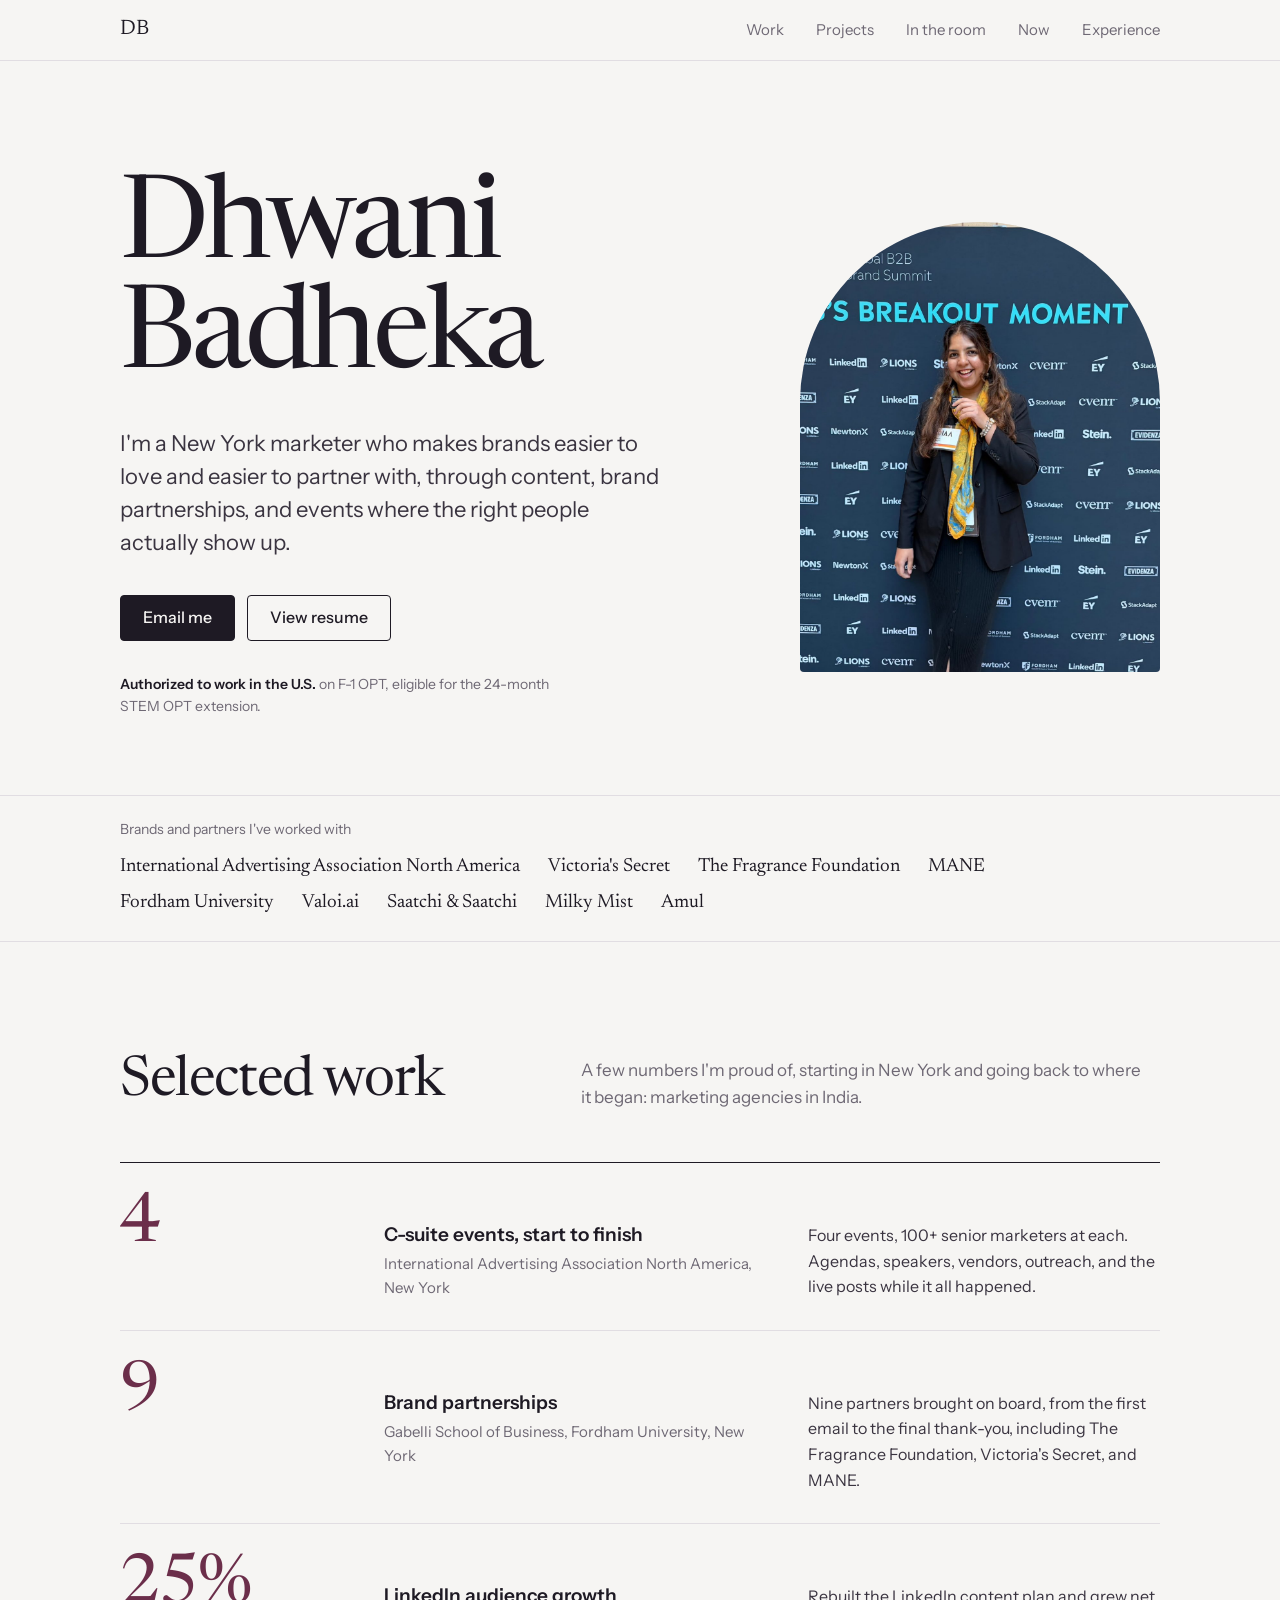
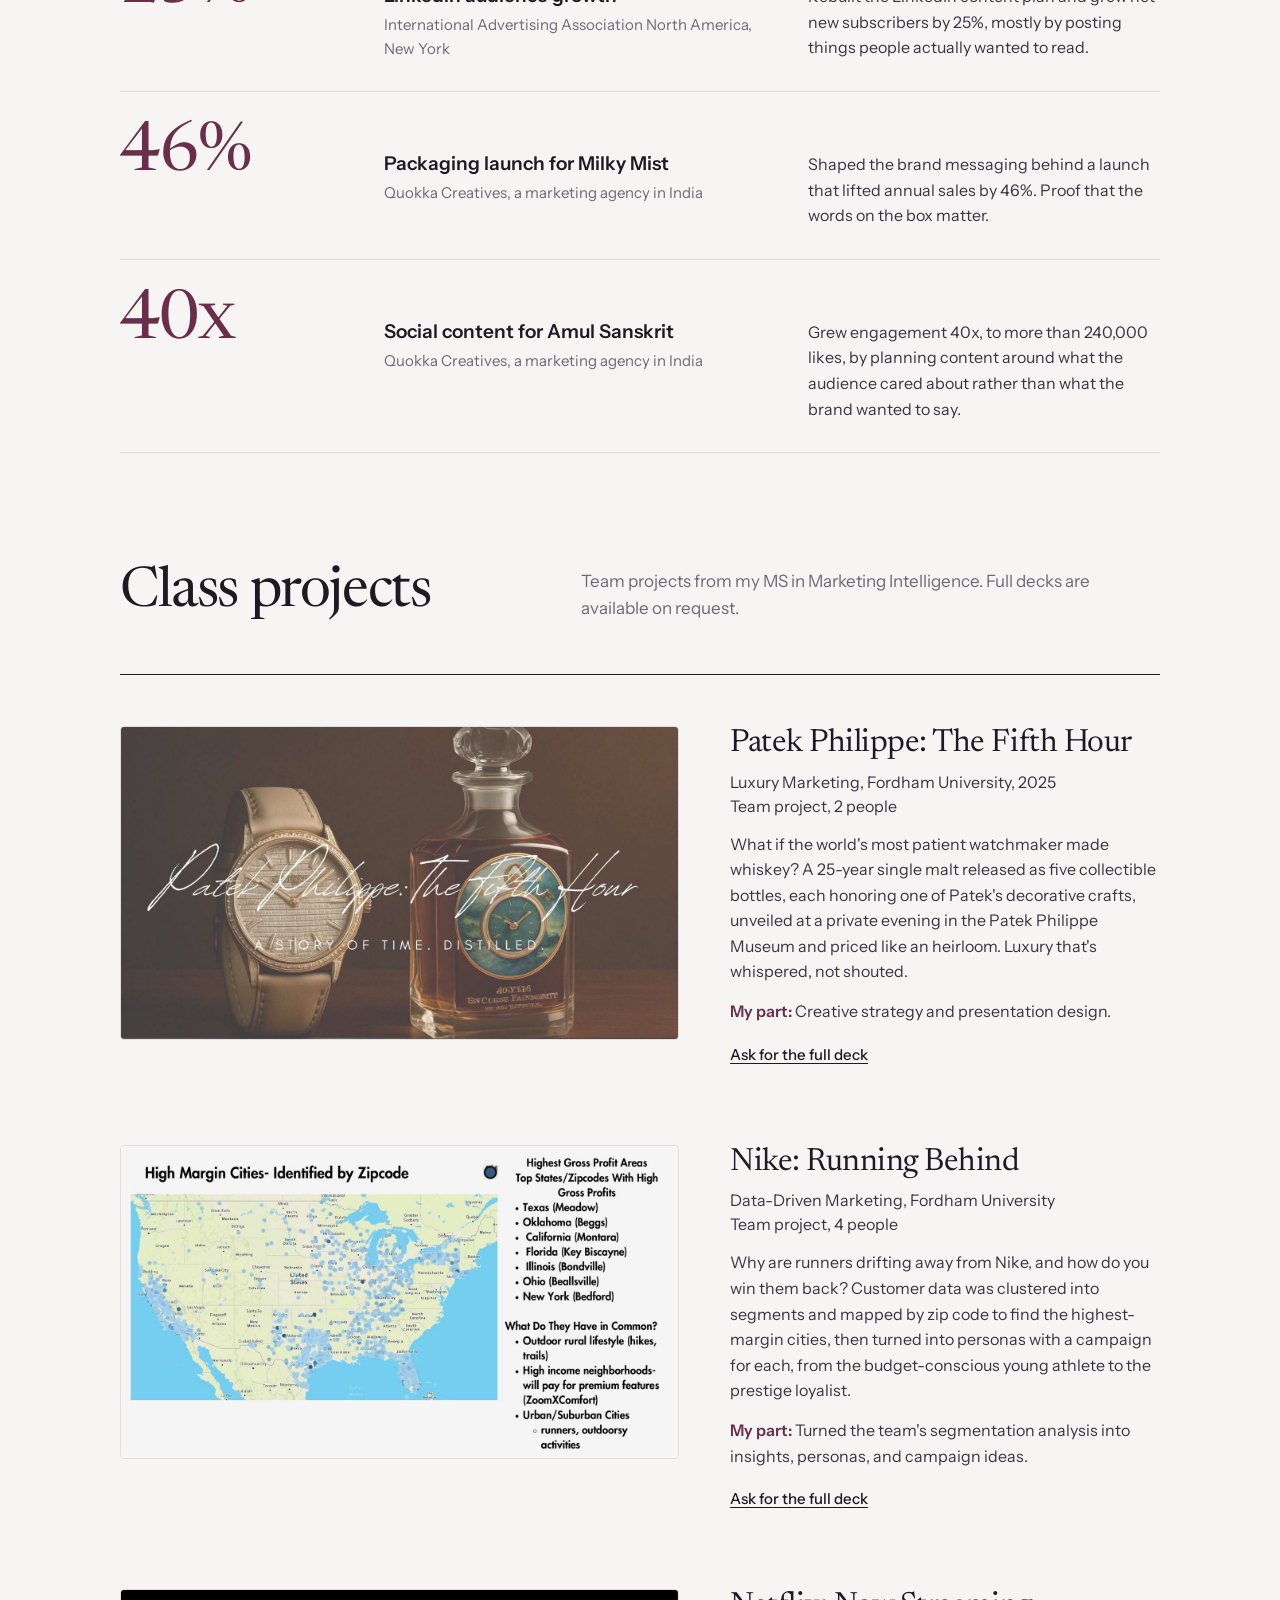
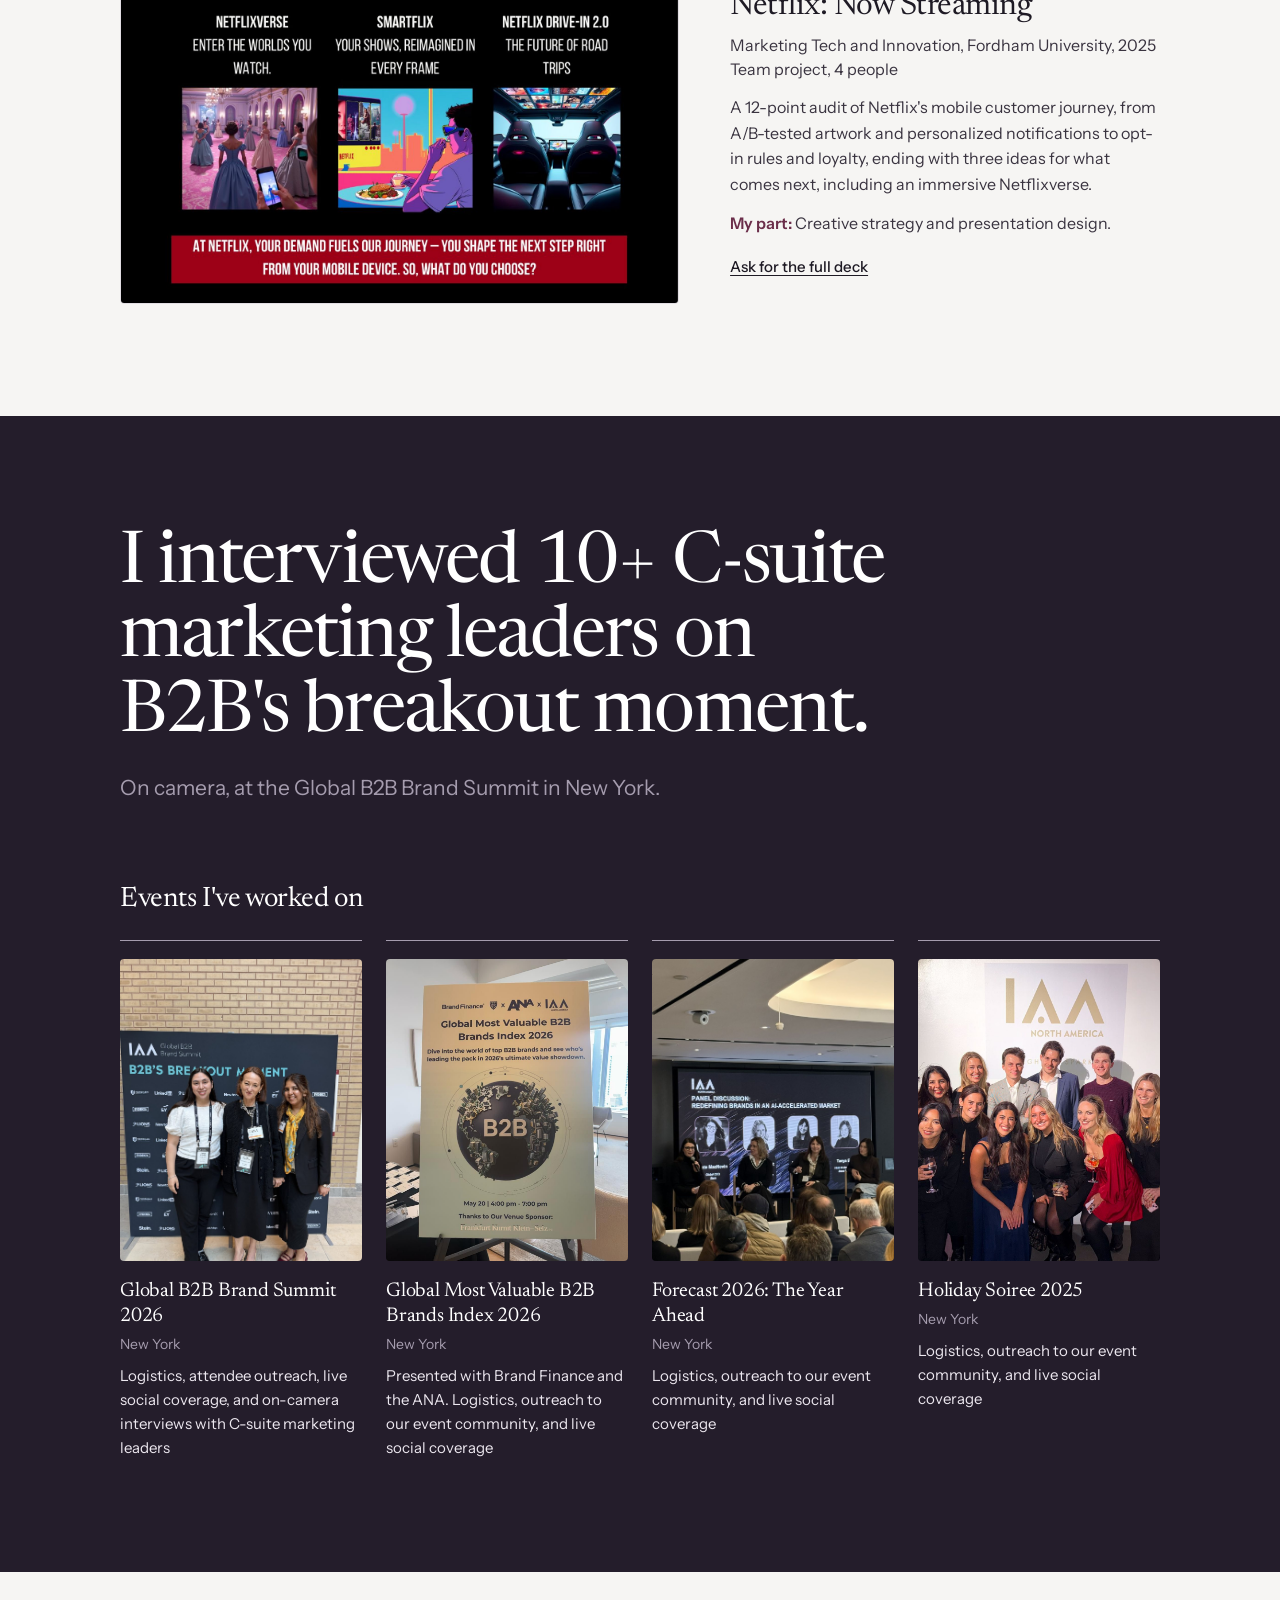
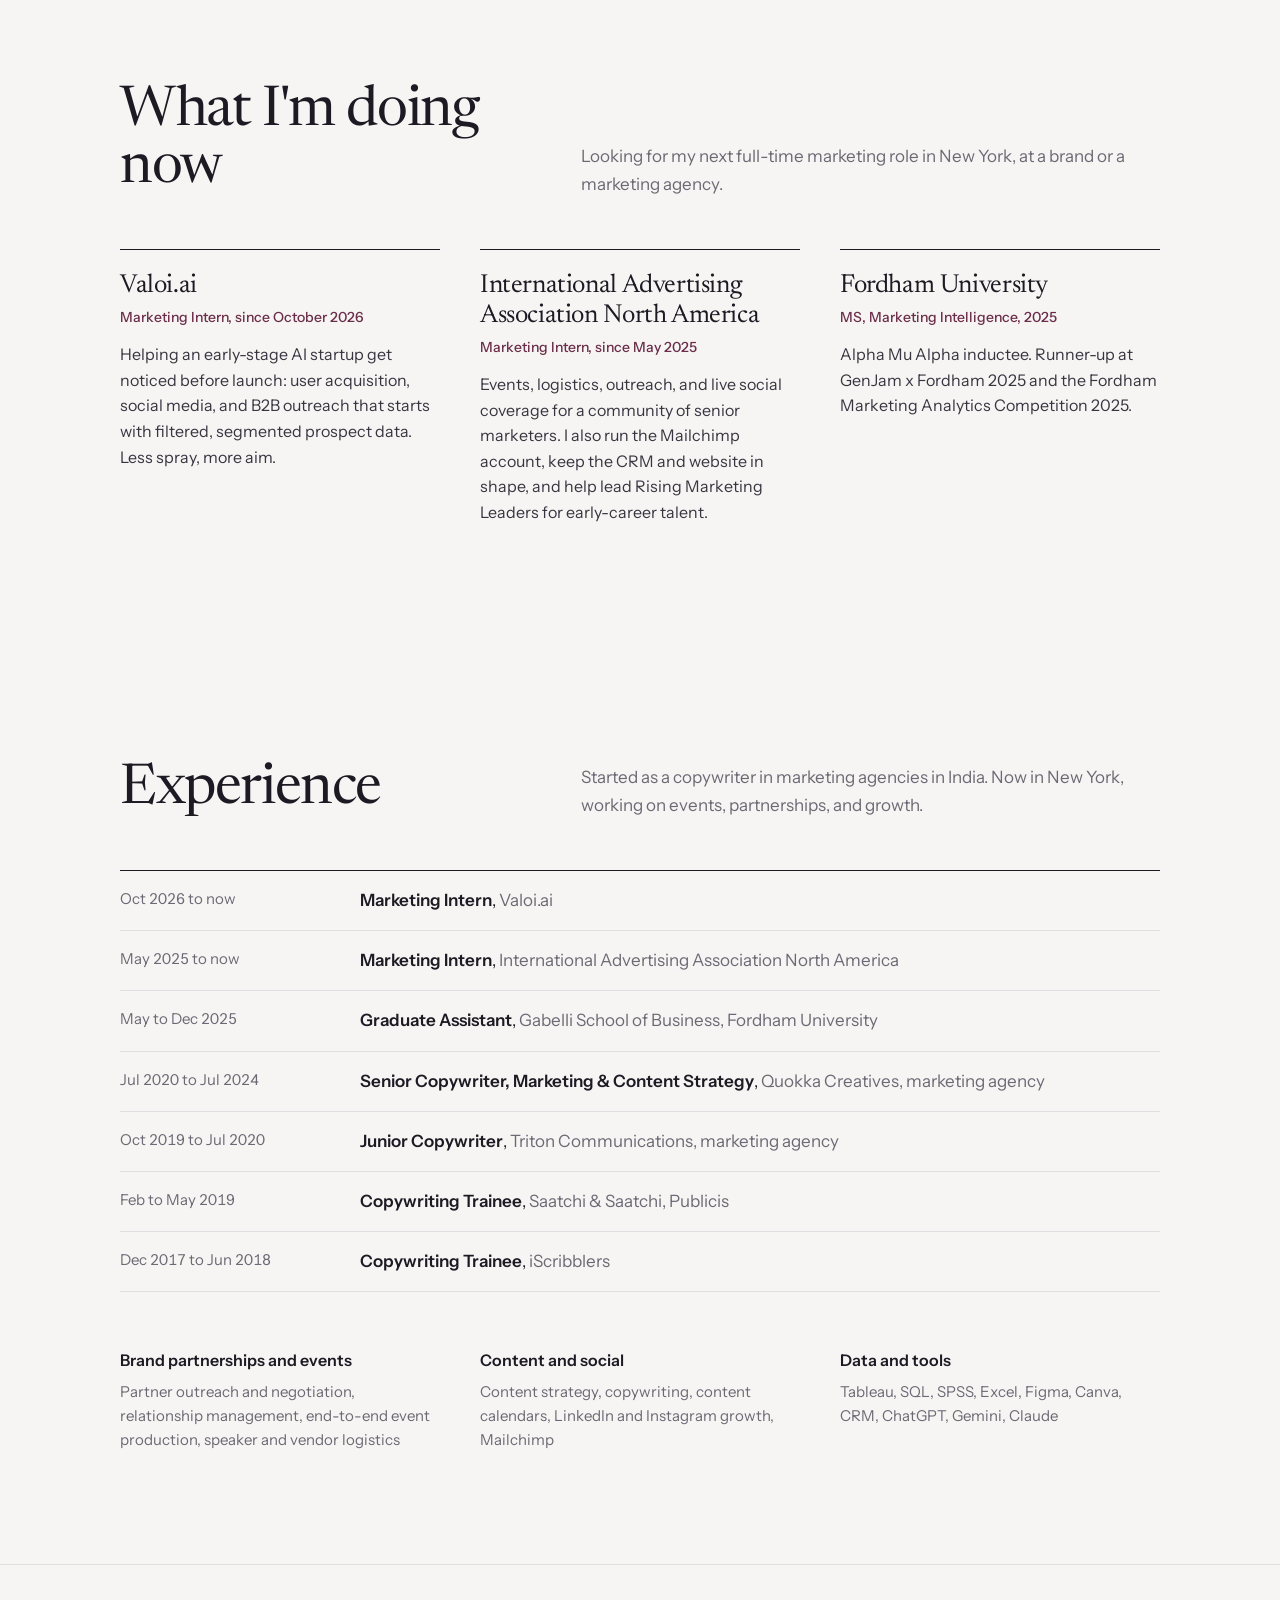
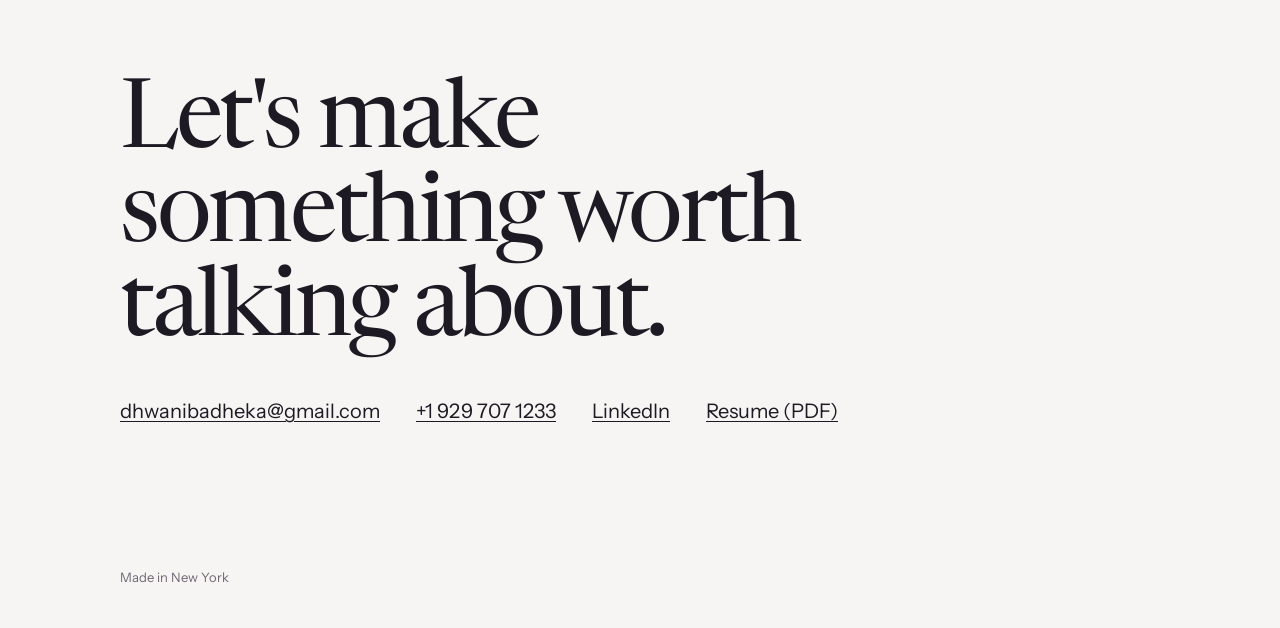
==== commit 6ba10601: "Add files via upload" ====
--- a/index.html
+++ b/index.html
@@ -4,9 +4,9 @@
   <meta charset="utf-8">
   <meta name="viewport" content="width=device-width, initial-scale=1">
   <title>Dhwani Badheka | Marketing</title>
-  <meta name="description" content="Dhwani Badheka, New York-based marketer: brand storytelling, partnerships, social growth, and C-suite events.">
+  <meta name="description" content="New York marketer working across content, brand partnerships, and C-suite events.">
   <meta property="og:title" content="Dhwani Badheka | Marketing">
-  <meta property="og:description" content="Six years turning brand stories into measurable growth. Based in New York.">
+  <meta property="og:description" content="New York marketer working across content, brand partnerships, and events.">
   <meta property="og:image" content="headshot.jpg">
   <link rel="preconnect" href="https://fonts.googleapis.com">
   <link rel="preconnect" href="https://fonts.gstatic.com" crossorigin>
@@ -38,9 +38,10 @@
 
 <header class="site-head">
   <div class="wrap">
-    <a class="mark" href="#top">Dhwani Badheka</a>
+    <a class="mark" href="#top" aria-label="Back to top">DB</a>
     <nav aria-label="Sections">
       <a href="#work">Work</a>
+      <a href="#projects">Projects</a>
       <a href="#conversations">In the room</a>
       <a href="#now">Now</a>
       <a href="#experience">Experience</a>
@@ -54,7 +55,7 @@
     <div class="wrap">
       <div>
         <h1><span>Dhwani</span><span>Badheka</span></h1>
-        <p class="lede">Marketing and brand strategist in New York. I've spent six years turning brand stories into measurable growth across agencies, partnerships, and C-suite events.</p>
+        <p class="lede">I'm a New York marketer who makes brands easier to love and easier to partner with, through content, brand partnerships, and events where the right people actually show up.</p>
         <div class="actions">
           <a class="btn btn-primary" href="mailto:dhwanibadheka@gmail.com">Email me</a>
           <a class="btn btn-ghost" href="DhwaniBadheka_Resume.pdf" target="_blank" rel="noopener">View resume</a>
@@ -72,9 +73,9 @@
 
   <div class="brands">
     <div class="wrap">
-      <p class="brands-label">Brands and organizations I've worked with</p>
+      <p class="brands-label">Brands and partners I've worked with</p>
       <ul>
-        <li>Milky Mist</li><li>Amul</li><li>Saatchi &amp; Saatchi</li><li>International Advertising Association North America</li><li>The Fragrance Foundation</li><li>Victoria's Secret</li><li>MANE</li><li>Fordham University</li><li>Valoi.ai</li>
+        <li>International Advertising Association North America</li><li>Victoria's Secret</li><li>The Fragrance Foundation</li><li>MANE</li><li>Fordham University</li><li>Valoi.ai</li><li>Saatchi &amp; Saatchi</li><li>Milky Mist</li><li>Amul</li>
       </ul>
     </div>
   </div>
@@ -83,32 +84,24 @@
     <div class="wrap">
       <div class="section-head">
         <h2>Selected work</h2>
-        <p>Six years across agencies in India and marketing organizations in New York. A few results I'm proud of.</p>
+        <p>A few numbers I'm proud of, starting in New York and going back to where it began: marketing agencies in India.</p>
       </div>
       <ul class="work">
         <li>
-          <div class="figure">46%</div>
-          <div>
-            <h3>Packaging launch for Milky Mist</h3>
-            <p class="where">Quokka Creatives, India</p>
-          </div>
-          <p class="how">Built the brand messaging and content strategy behind the launch, which drove a 46% annual sales increase.</p>
-        </li>
-        <li>
-          <div class="figure">40x</div>
-          <div>
-            <h3>Social content for Amul Sanskrit</h3>
-            <p class="where">Quokka Creatives, India</p>
-          </div>
-          <p class="how">Led an audience-first content plan that grew engagement 40x, to more than 240,000 likes.</p>
-        </li>
-        <li>
           <div class="figure">4</div>
           <div>
-            <h3>C-suite industry events</h3>
+            <h3>C-suite events, start to finish</h3>
             <p class="where">International Advertising Association North America, New York</p>
           </div>
-          <p class="how">Coordinated four events with 100+ C-suite attendees each, from agenda and speakers to vendors and on-site execution.</p>
+          <p class="how">Four events, 100+ senior marketers at each. Agendas, speakers, vendors, outreach, and the live posts while it all happened.</p>
+        </li>
+        <li>
+          <div class="figure">9</div>
+          <div>
+            <h3>Brand partnerships</h3>
+            <p class="where">Gabelli School of Business, Fordham University, New York</p>
+          </div>
+          <p class="how">Nine partners brought on board, from the first email to the final thank-you, including The Fragrance Foundation, Victoria's Secret, and MANE.</p>
         </li>
         <li>
           <div class="figure">25%</div>
@@ -116,31 +109,42 @@
             <h3>LinkedIn audience growth</h3>
             <p class="where">International Advertising Association North America, New York</p>
           </div>
-          <p class="how">Rebuilt the organic LinkedIn strategy, growing net new subscribers by 25%.</p>
-        </li>
-        <li>
-          <div class="figure">9</div>
-          <div>
-            <h3>Brand partnerships</h3>
-            <p class="where">Gabelli School of Business, Fordham University</p>
-          </div>
-          <p class="how">Sourced and managed nine partnerships end to end, including The Fragrance Foundation, Victoria's Secret, and MANE.</p>
+          <p class="how">Rebuilt the LinkedIn content plan and grew net new subscribers by 25%, mostly by posting things people actually wanted to read.</p>
+        </li>
+        <li>
+          <div class="figure">46%</div>
+          <div>
+            <h3>Packaging launch for Milky Mist</h3>
+            <p class="where">Quokka Creatives, a marketing agency in India</p>
+          </div>
+          <p class="how">Shaped the brand messaging behind a launch that lifted annual sales by 46%. Proof that the words on the box matter.</p>
+        </li>
+        <li>
+          <div class="figure">40x</div>
+          <div>
+            <h3>Social content for Amul Sanskrit</h3>
+            <p class="where">Quokka Creatives, a marketing agency in India</p>
+          </div>
+          <p class="how">Grew engagement 40x, to more than 240,000 likes, by planning content around what the audience cared about rather than what the brand wanted to say.</p>
         </li>
       </ul>
     </div>
   </section>
 
+  <section id="projects">
+    <div class="wrap">
+      <div class="section-head">
+        <h2>Class projects</h2>
+        <p>Team projects from my MS in Marketing Intelligence. Full decks are available on request.</p>
+      </div>
+      <div class="projects" id="project-list"></div>
+    </div>
+  </section>
+
   <section id="conversations" class="talks">
     <div class="wrap">
-      <h2 class="talks-title">In the room with marketing leaders</h2>
-      <div class="talks-body">
-        <p class="statement">At International Advertising Association North America, I help run the events where senior marketers meet. At the IAA Global B2B Brand Summit in New York, I interviewed C-suite marketing leaders on camera about brand, growth, and where B2B marketing is headed.</p>
-        <dl class="facts">
-          <div><dt>Who I spoke with</dt><dd>CMOs and senior marketing leaders from New York-based companies</dd></div>
-          <div><dt>What I did</dt><dd>Researched each guest, wrote the questions, and led short on-camera conversations</dd></div>
-          <div><dt>Around it</dt><dd>Four IAA events for 100+ C-suite attendees each, coordinated from agenda to on-site execution</dd></div>
-        </dl>
-      </div>
+      <h2 class="talks-title">I interviewed 10+ C&#8209;suite marketing leaders on B2B's breakout moment.</h2>
+      <p class="talks-sub">On camera, at the Global B2B Brand Summit in New York.</p>
       <div class="events" id="events">
         <h3>Events I've worked on</h3>
         <ul id="event-list"></ul>
@@ -153,18 +157,18 @@
     <div class="wrap">
       <div class="section-head">
         <h2>What I'm doing now</h2>
-        <p>Based in New York, open to full-time marketing roles in agencies and brands.</p>
+        <p>Looking for my next full-time marketing role in New York, at a brand or a marketing agency.</p>
       </div>
       <div class="now-grid">
         <article>
           <h3>Valoi.ai</h3>
           <p class="role">Marketing Intern, since October 2026</p>
-          <p>Helping an early-stage AI startup get ready for launch: user acquisition, social media, and B2B outreach built on filtered, segmented prospect data.</p>
+          <p>Helping an early-stage AI startup get noticed before launch: user acquisition, social media, and B2B outreach that starts with filtered, segmented prospect data. Less spray, more aim.</p>
         </article>
         <article>
           <h3>International Advertising Association North America</h3>
           <p class="role">Marketing Intern, since May 2025</p>
-          <p>Running events for senior marketers, from logistics and outreach to live social coverage. I also manage email and LinkedIn programs, monitor the CRM and website, and help lead the Rising Marketing Leaders initiative for early-career talent.</p>
+          <p>Events, logistics, outreach, and live social coverage for a community of senior marketers. I also run the Mailchimp account, keep the CRM and website in shape, and help lead Rising Marketing Leaders for early-career talent.</p>
         </article>
         <article>
           <h3>Fordham University</h3>
@@ -179,28 +183,28 @@
     <div class="wrap">
       <div class="section-head">
         <h2>Experience</h2>
-        <p>The full story is in my <a href="DhwaniBadheka_Resume.pdf" target="_blank" rel="noopener">resume</a>.</p>
+        <p>Started as a copywriter in marketing agencies in India. Now in New York, working on events, partnerships, and growth.</p>
       </div>
       <ol class="timeline" reversed>
         <li><span class="when">Oct 2026 to now</span><span><strong>Marketing Intern</strong>, <span class="org">Valoi.ai</span></span></li>
         <li><span class="when">May 2025 to now</span><span><strong>Marketing Intern</strong>, <span class="org">International Advertising Association North America</span></span></li>
         <li><span class="when">May to Dec 2025</span><span><strong>Graduate Assistant</strong>, <span class="org">Gabelli School of Business, Fordham University</span></span></li>
-        <li><span class="when">Jul 2020 to Jul 2024</span><span><strong>Senior Copywriter, Marketing &amp; Content Strategy</strong>, <span class="org">Quokka Creatives</span></span></li>
-        <li><span class="when">Oct 2019 to Jul 2020</span><span><strong>Junior Copywriter</strong>, <span class="org">Triton Communications</span></span></li>
+        <li><span class="when">Jul 2020 to Jul 2024</span><span><strong>Senior Copywriter, Marketing &amp; Content Strategy</strong>, <span class="org">Quokka Creatives, marketing agency</span></span></li>
+        <li><span class="when">Oct 2019 to Jul 2020</span><span><strong>Junior Copywriter</strong>, <span class="org">Triton Communications, marketing agency</span></span></li>
         <li><span class="when">Feb to May 2019</span><span><strong>Copywriting Trainee</strong>, <span class="org">Saatchi &amp; Saatchi, Publicis</span></span></li>
         <li><span class="when">Dec 2017 to Jun 2018</span><span><strong>Copywriting Trainee</strong>, <span class="org">iScribblers</span></span></li>
       </ol>
       <div class="skills">
+        <div><h3>Brand partnerships and events</h3><p>Partner outreach and negotiation, relationship management, end-to-end event production, speaker and vendor logistics</p></div>
         <div><h3>Content and social</h3><p>Content strategy, copywriting, content calendars, LinkedIn and Instagram growth, Mailchimp</p></div>
-        <div><h3>Events and partnerships</h3><p>End-to-end event production, speaker and vendor management, partner outreach and negotiation</p></div>
-        <div><h3>Data and tools</h3><p>Tableau, SQL, SPSS, Excel, Figma, Canva, CRM platforms, ChatGPT, Gemini, Claude</p></div>
+        <div><h3>Data and tools</h3><p>Tableau, SQL, SPSS, Excel, Figma, Canva, CRM, ChatGPT, Gemini, Claude</p></div>
       </div>
     </div>
   </section>
 
   <section class="contact" id="contact">
     <div class="wrap">
-      <h2>Let's work together.</h2>
+      <h2>Let's make something worth talking about.</h2>
       <div class="lines">
         <a href="mailto:dhwanibadheka@gmail.com">dhwanibadheka@gmail.com</a>
         <a href="tel:+19297071233">+1 929 707 1233</a>
@@ -212,7 +216,7 @@
 </main>
 
 <footer class="foot">
-  <div class="wrap">Dhwani Badheka, New York</div>
+  <div class="wrap">Made in New York</div>
 </footer>
 
 <script src="content.js"></script>
@@ -223,6 +227,24 @@
 
   var li = document.getElementById("linkedin");
   if (S.linkedin && S.linkedin.indexOf("YOUR-LINKEDIN") === -1) li.href = S.linkedin; else li.remove();
+
+  var plist = document.getElementById("project-list");
+  var projects = (S.projects || []).filter(function (p) { return p && p.title; });
+  if (!projects.length) document.getElementById("projects").remove();
+  projects.forEach(function (p) {
+    var el = document.createElement("article");
+    el.className = "project";
+    var subject = encodeURIComponent("Full deck: " + p.title);
+    el.innerHTML = (p.image ? '<div class="project-img"><img src="' + esc(p.image) + '" alt="Slide from ' + esc(p.title) + '" loading="lazy" onerror="imgTry(this, 1)"></div>' : '') +
+      '<div class="project-text">' +
+        '<h3>' + esc(p.title) + '</h3>' +
+        '<p class="project-meta">' + esc(p.course) + (p.team ? '<br>' + esc(p.team) : '') + '</p>' +
+        (p.summary ? '<p>' + esc(p.summary) + '</p>' : '') +
+        (p.role ? '<p class="project-role"><strong>My part:</strong> ' + esc(p.role) + '</p>' : '') +
+        '<a class="project-ask" href="mailto:dhwanibadheka@gmail.com?subject=' + subject + '">Ask for the full deck</a>' +
+      '</div>';
+    plist.appendChild(el);
+  });
 
   var events = (S.events || []).filter(function (e) { return e && e.name; });
   if (!events.length) document.getElementById("events").remove();
--- a/style.css
+++ b/style.css
@@ -30,7 +30,7 @@
 .wrap { max-width: var(--max); margin: 0 auto; padding: 0 var(--gutter); }
 
 /* Header */
-.site-head { position: sticky; top: 0; z-index: 10; background: color-mix(in srgb, var(--paper) 92%, transparent); backdrop-filter: blur(8px); border-bottom: 1px solid var(--rule); }
+.site-head { background: var(--paper); border-bottom: 1px solid var(--rule); }
 .site-head .wrap { display: flex; align-items: center; justify-content: space-between; gap: 16px; height: 60px; }
 .mark { font-family: var(--serif); font-size: 21px; text-decoration: none; letter-spacing: -0.01em; }
 .site-head nav { display: flex; gap: clamp(14px, 2.5vw, 32px); font-size: 15px; }
@@ -77,10 +77,23 @@
 .work .where { color: var(--muted); font-size: 15px; margin: 0; }
 .work .how { margin: 0; font-size: 16px; color: #3A3440; }
 
+/* Projects */
+#projects { padding-top: 0; }
+.projects { display: grid; gap: clamp(48px, 6vw, 80px); border-top: 1px solid var(--ink); padding-top: clamp(36px, 4vw, 52px); }
+.project { display: grid; grid-template-columns: 1.3fr 1fr; gap: clamp(28px, 4vw, 56px); align-items: start; }
+.project-img { aspect-ratio: 16 / 9; border-radius: 4px; overflow: hidden; background: #E7E3E8; border: 1px solid var(--rule); }
+.project-img img { width: 100%; height: 100%; object-fit: cover; }
+.project-text h3 { font-family: var(--serif); font-weight: 400; font-size: clamp(26px, 2.6vw, 32px); line-height: 1.12; letter-spacing: -0.015em; margin: 0 0 8px; }
+.project-meta { color: var(--muted); font-size: 14px; margin: 0 0 16px; line-height: 1.5; }
+.project-text p { margin: 0 0 14px; font-size: 16px; color: #3A3440; }
+.project-role strong { color: var(--plum); font-weight: 600; }
+.project-ask { display: inline-block; margin-top: 4px; font-size: 15px; font-weight: 500; }
+
 /* In the room */
 .talks { background: var(--band); color: var(--band-text); }
 .talks h2 { color: #fff; }
-.talks-title { font-size: clamp(40px, 6vw, 76px); line-height: 1; max-width: 14ch; margin-bottom: clamp(36px, 5vw, 60px); }
+.talks-title { font-size: clamp(38px, 5.6vw, 72px); line-height: 1.04; max-width: 18ch; margin-bottom: 20px; }
+.talks-sub { margin: 0; color: var(--band-muted); font-size: clamp(18px, 1.8vw, 21px); }
 .talks-body { display: grid; grid-template-columns: 1.15fr 1fr; gap: clamp(32px, 6vw, 88px); align-items: start; }
 .statement { margin: 0; font-family: var(--serif); font-size: clamp(23px, 2.5vw, 30px); line-height: 1.38; color: #fff; max-width: 28ch; }
 .facts { margin: 0; border-top: 1px solid var(--band-muted); }
@@ -88,7 +101,7 @@
 .facts dt { color: var(--band-muted); font-size: 14px; padding-top: 2px; }
 .facts dd { margin: 0; color: var(--band-text); font-size: 16px; }
 
-.events { margin-top: clamp(56px, 7vw, 88px); }
+.events { margin-top: clamp(48px, 6vw, 72px); }
 .events h3 { font-family: var(--serif); font-weight: 400; font-size: 28px; color: #fff; margin: 0 0 18px; letter-spacing: -0.015em; }
 .events ul { list-style: none; margin: 0; padding: 0; display: grid; grid-template-columns: repeat(4, 1fr); gap: 36px 24px; }
 .events li { display: flex; flex-direction: column; gap: 4px; border-top: 1px solid var(--band-muted); padding-top: 18px; }
@@ -137,6 +150,7 @@
   .section-head { grid-template-columns: 1fr; }
   .talks-body { grid-template-columns: 1fr; }
   .work li { grid-template-columns: 1fr; }
+  .project { grid-template-columns: 1fr; }
   .now-grid { grid-template-columns: 1fr; gap: 28px; }
   .timeline li { grid-template-columns: 1fr; }
   .skills { grid-template-columns: 1fr; }
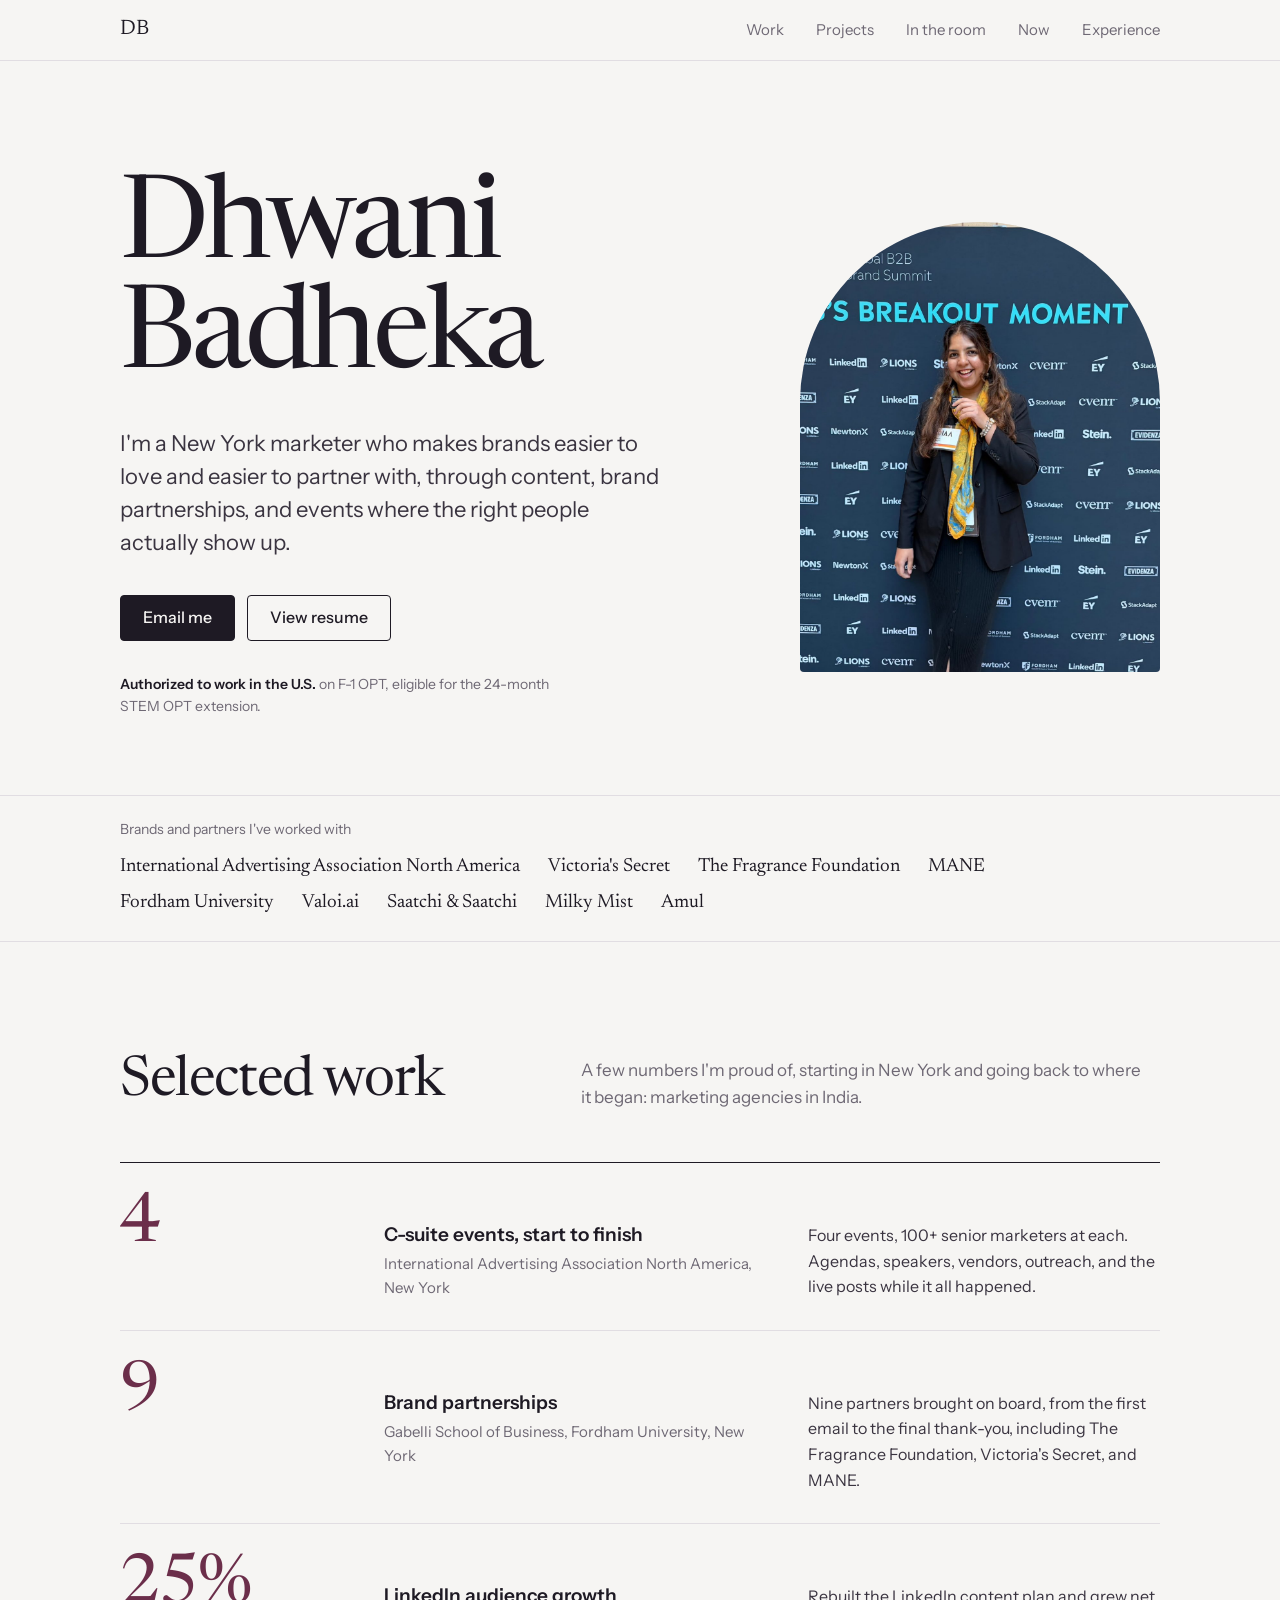
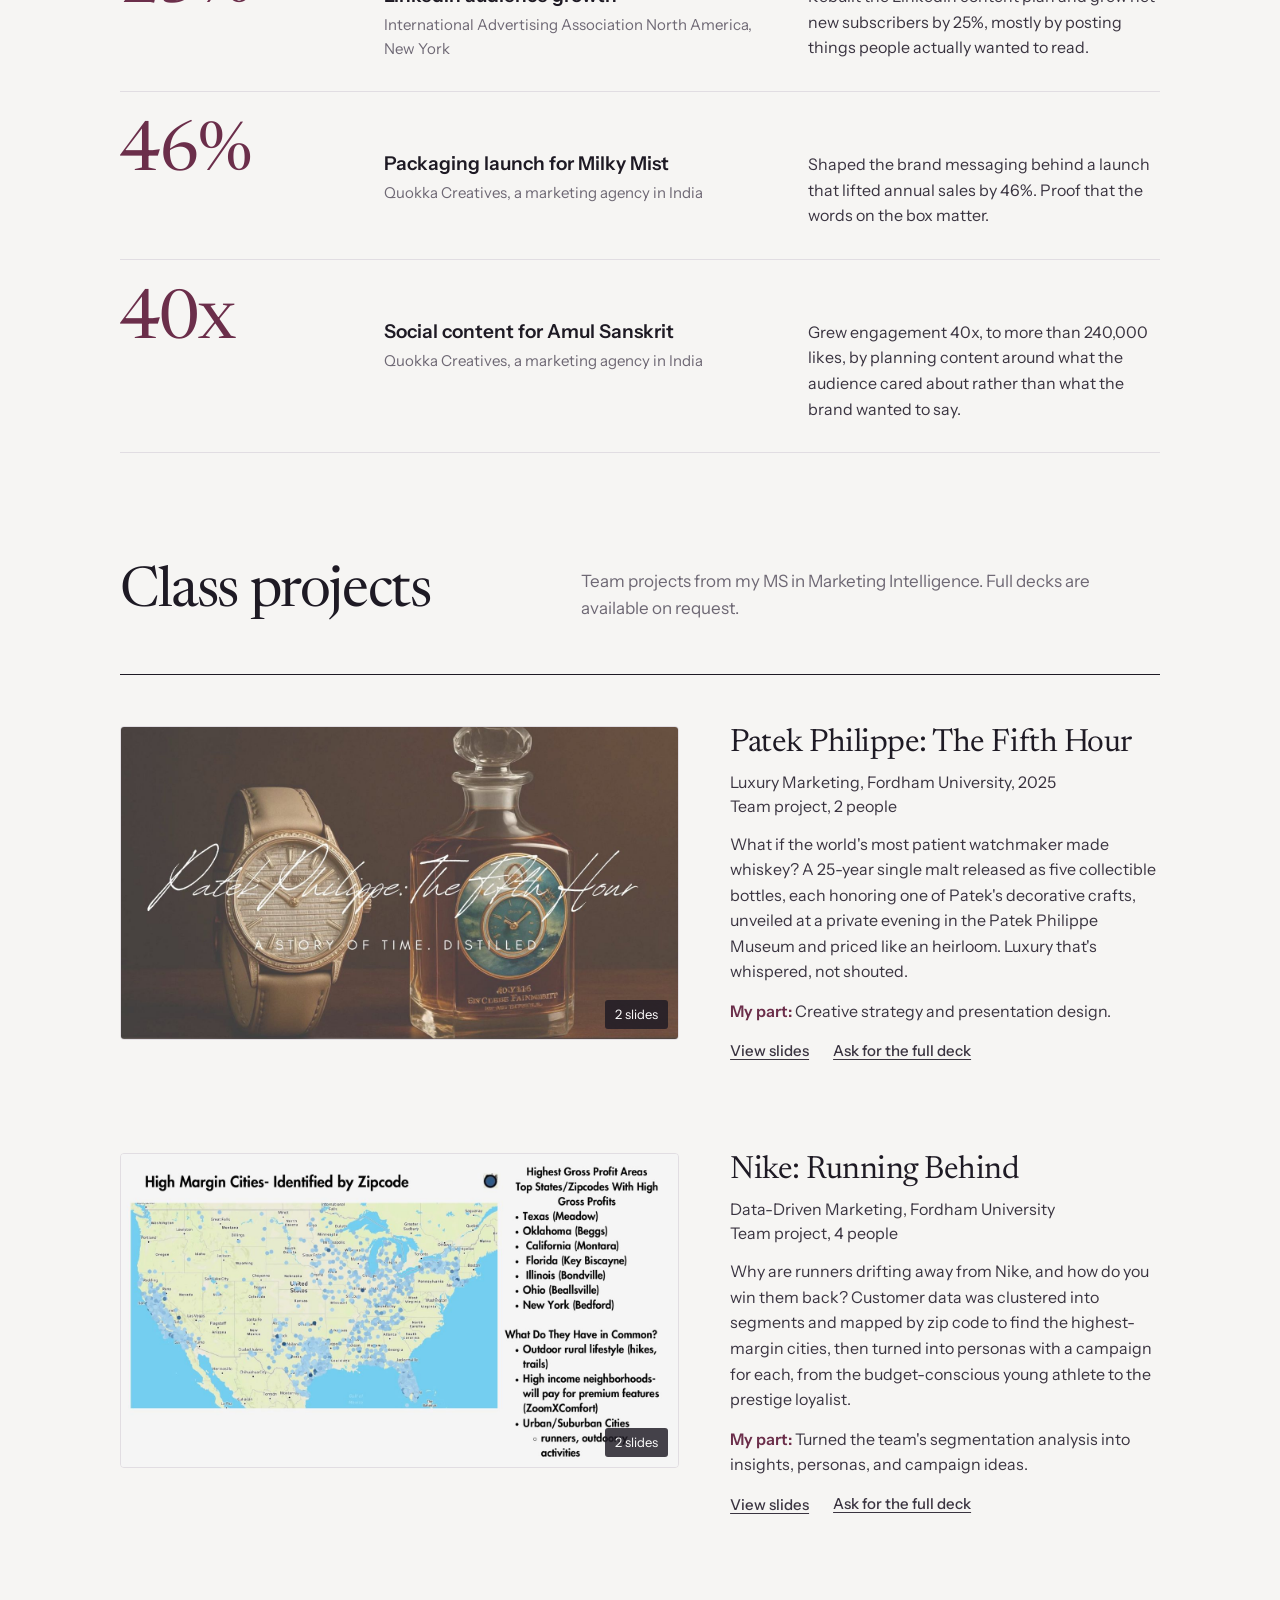
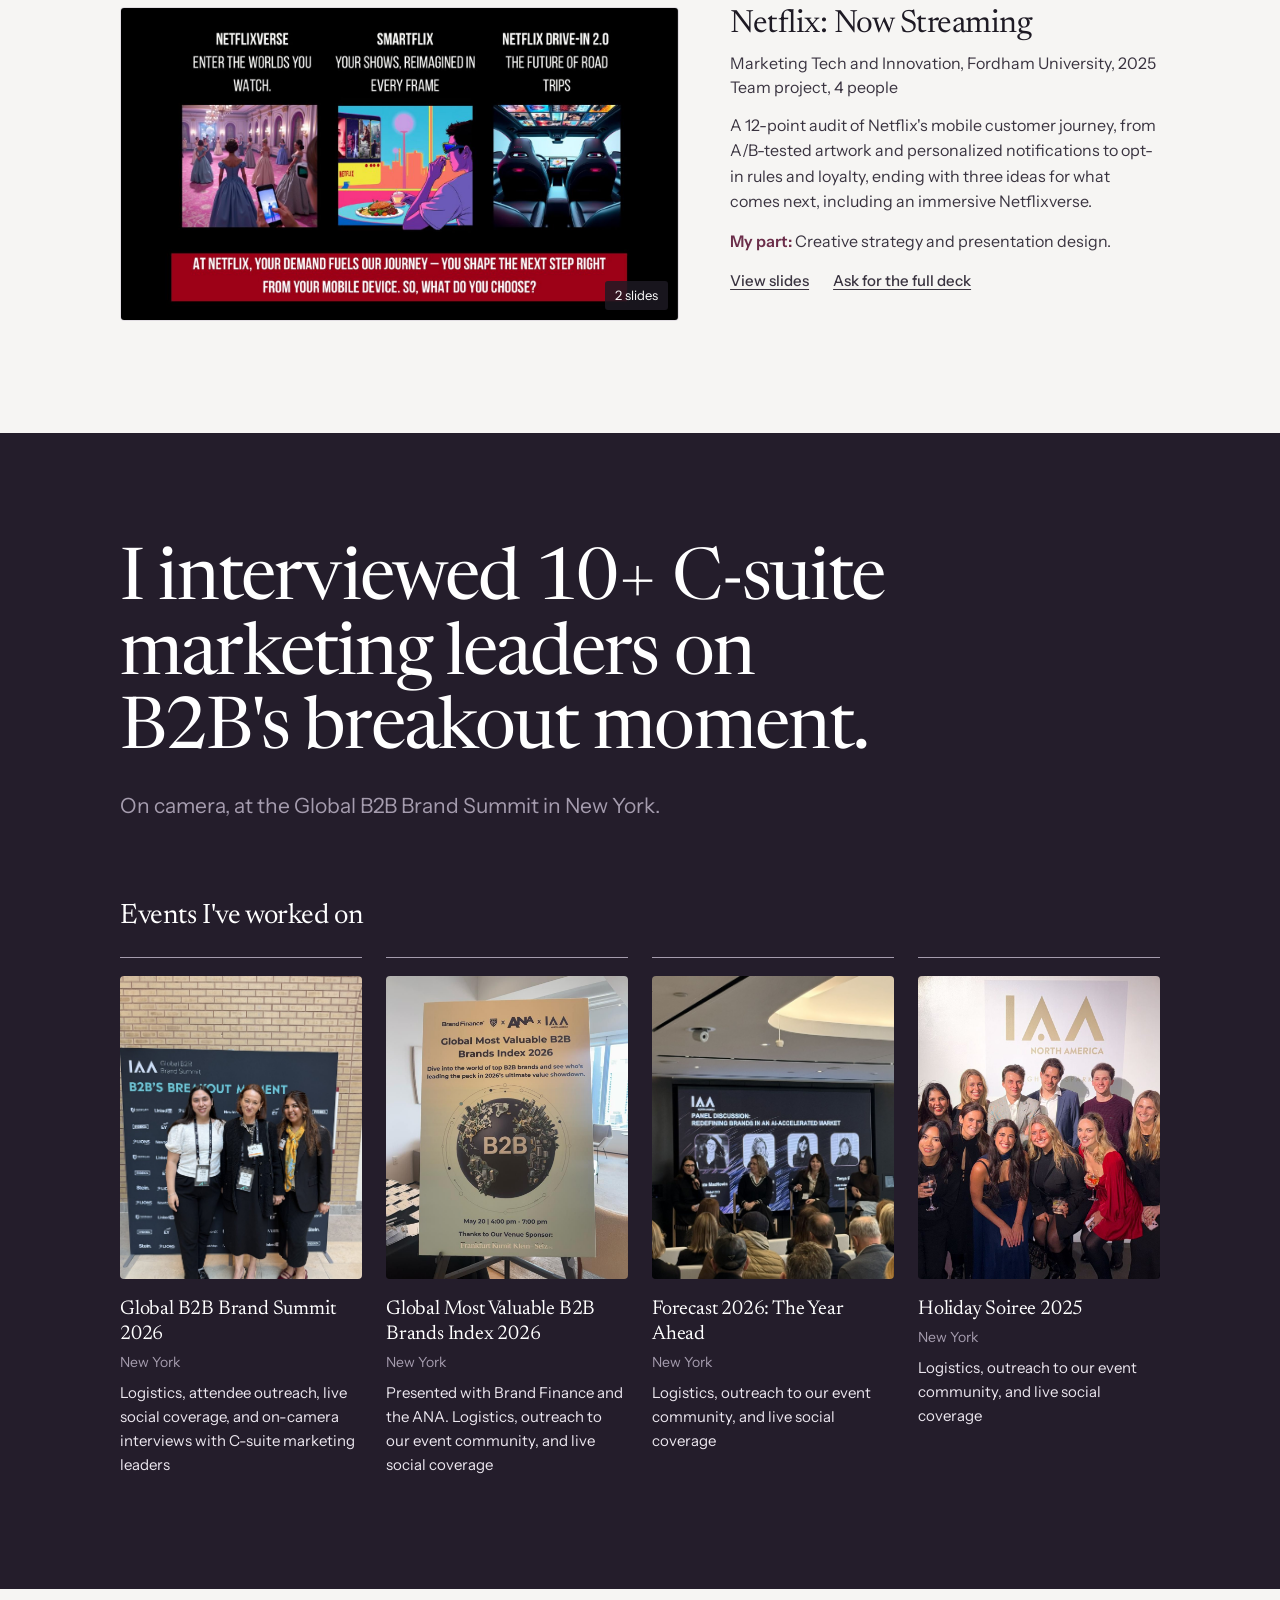
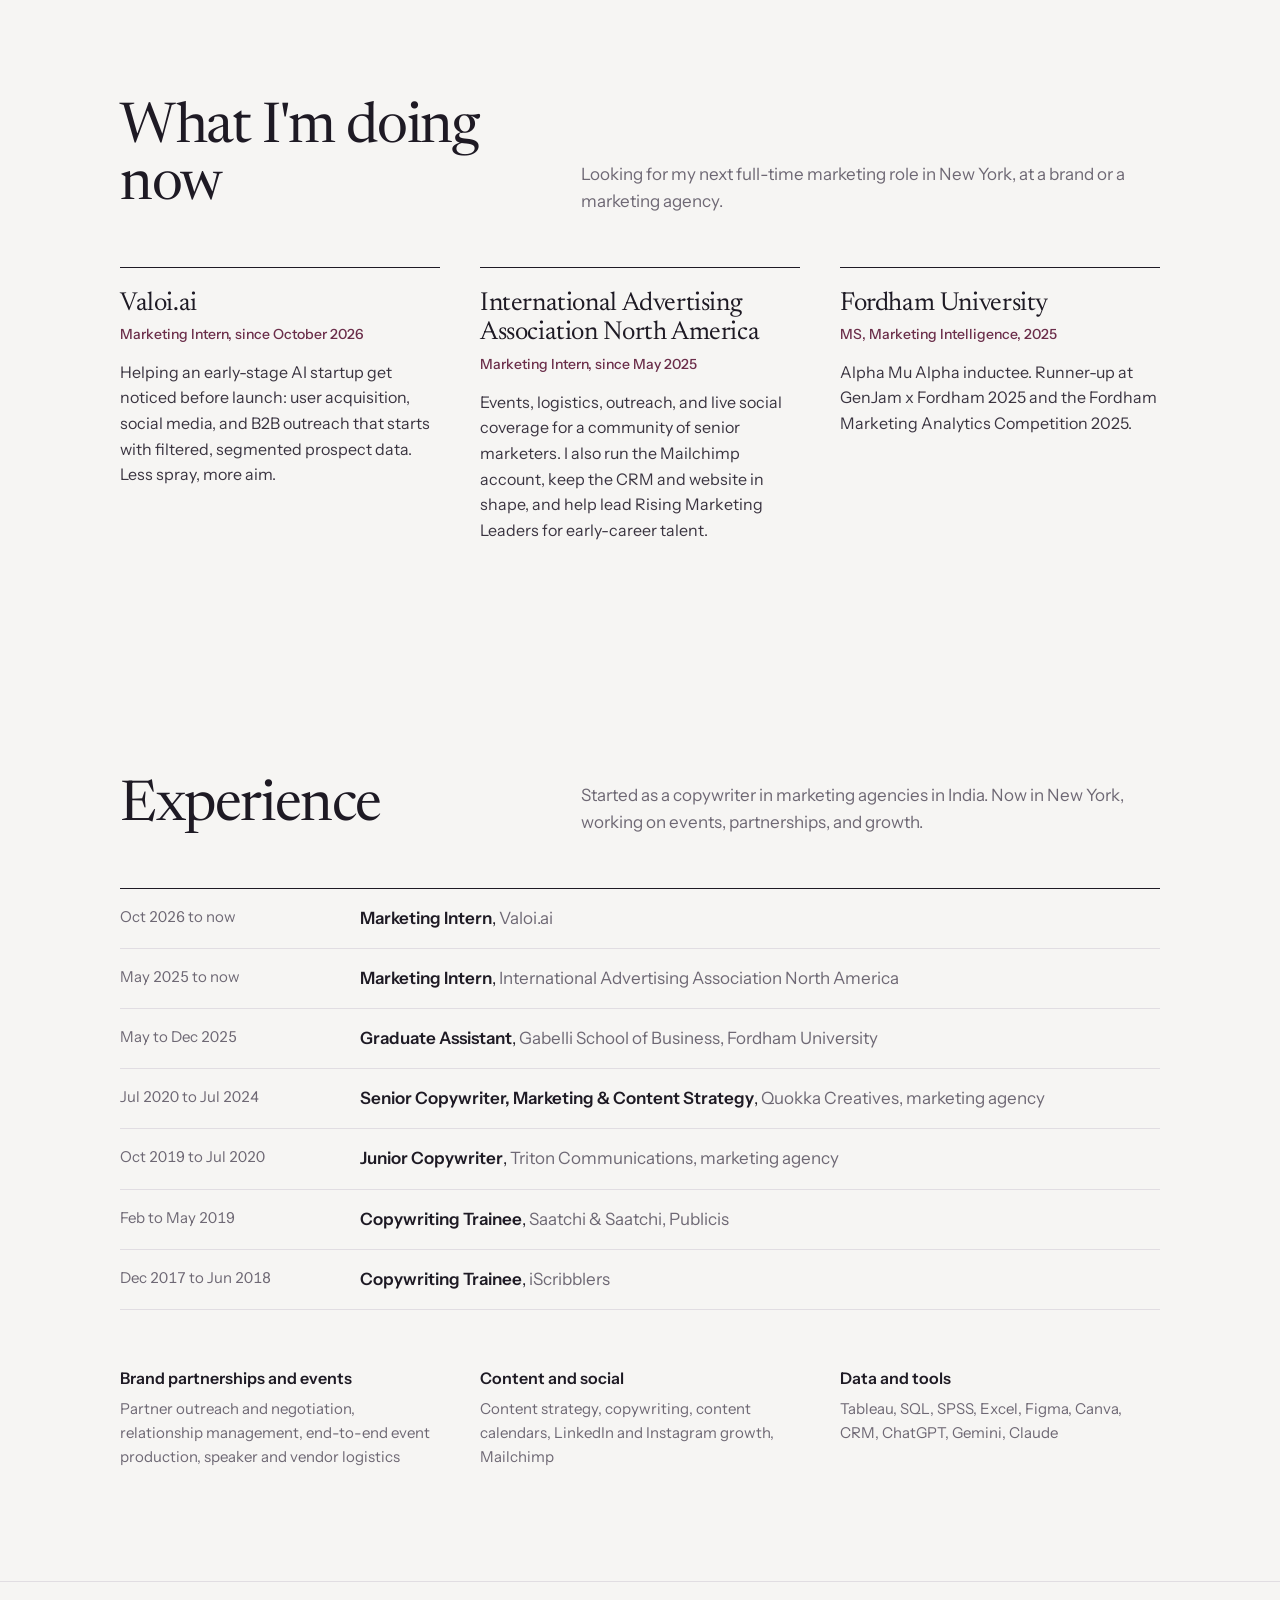
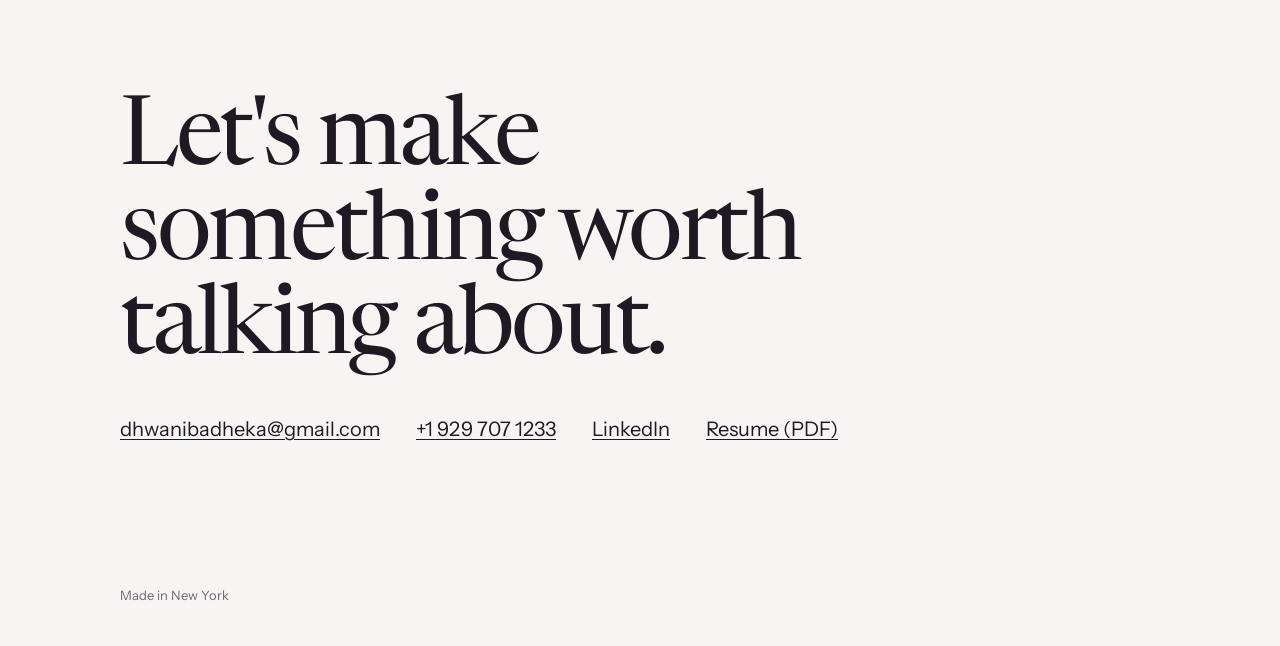
==== commit 8bea1110: "Add files via upload" ====
--- a/index.html
+++ b/index.html
@@ -215,6 +215,16 @@
   </section>
 </main>
 
+<dialog id="viewer" class="viewer" aria-label="Project slides">
+  <button class="close" type="button" aria-label="Close">Close</button>
+  <img src="" alt="">
+  <div class="viewer-bar">
+    <button class="prev" type="button" aria-label="Previous slide">Previous</button>
+    <span class="viewer-cap"></span>
+    <button class="next" type="button" aria-label="Next slide">Next</button>
+  </div>
+</dialog>
+
 <footer class="foot">
   <div class="wrap">Made in New York</div>
 </footer>
@@ -231,20 +241,44 @@
   var plist = document.getElementById("project-list");
   var projects = (S.projects || []).filter(function (p) { return p && p.title; });
   if (!projects.length) document.getElementById("projects").remove();
-  projects.forEach(function (p) {
+  projects.forEach(function (p, i) {
+    var slides = p.slides || (p.image ? [p.image] : []);
     var el = document.createElement("article");
     el.className = "project";
     var subject = encodeURIComponent("Full deck: " + p.title);
-    el.innerHTML = (p.image ? '<div class="project-img"><img src="' + esc(p.image) + '" alt="Slide from ' + esc(p.title) + '" loading="lazy" onerror="imgTry(this, 1)"></div>' : '') +
+    var count = slides.length > 1 ? '<span class="project-count">' + slides.length + ' slides</span>' : '';
+    el.innerHTML = (slides.length ? '<button class="project-img" type="button" data-p="' + i + '" aria-label="View slides from ' + esc(p.title) + '"><img src="' + esc(slides[0]) + '" alt="" loading="lazy" onerror="imgTry(this, 1)">' + count + '</button>' : '') +
       '<div class="project-text">' +
         '<h3>' + esc(p.title) + '</h3>' +
         '<p class="project-meta">' + esc(p.course) + (p.team ? '<br>' + esc(p.team) : '') + '</p>' +
         (p.summary ? '<p>' + esc(p.summary) + '</p>' : '') +
         (p.role ? '<p class="project-role"><strong>My part:</strong> ' + esc(p.role) + '</p>' : '') +
-        '<a class="project-ask" href="mailto:dhwanibadheka@gmail.com?subject=' + subject + '">Ask for the full deck</a>' +
+        '<p class="project-links">' + (slides.length ? '<button class="linklike" type="button" data-p="' + i + '">View slides</button>' : '') +
+        '<a href="mailto:dhwanibadheka@gmail.com?subject=' + subject + '">Ask for the full deck</a></p>' +
       '</div>';
     plist.appendChild(el);
   });
+
+  /* Slide viewer: opens on top of the page, no separate page */
+  var box = document.getElementById("viewer"), vImg = box.querySelector("img"), vCap = box.querySelector(".viewer-cap");
+  var cur = { p: 0, s: 0 };
+  function show() {
+    var p = projects[cur.p], slides = p.slides || [p.image];
+    vImg.src = slides[cur.s];
+    vImg.alt = "Slide " + (cur.s + 1) + " from " + p.title;
+    vCap.textContent = p.title + "  (" + (cur.s + 1) + " of " + slides.length + ")";
+    box.querySelector(".prev").hidden = box.querySelector(".next").hidden = slides.length < 2;
+  }
+  function step(d) { var n = (projects[cur.p].slides || [1]).length; cur.s = (cur.s + d + n) % n; show(); }
+  plist.addEventListener("click", function (e) {
+    var t = e.target.closest("[data-p]"); if (!t) return;
+    cur = { p: +t.dataset.p, s: 0 }; show(); box.showModal();
+  });
+  box.querySelector(".prev").onclick = function () { step(-1); };
+  box.querySelector(".next").onclick = function () { step(1); };
+  box.querySelector(".close").onclick = function () { box.close(); };
+  box.addEventListener("click", function (e) { if (e.target === box) box.close(); });
+  box.addEventListener("keydown", function (e) { if (e.key === "ArrowLeft") step(-1); if (e.key === "ArrowRight") step(1); });
 
   var events = (S.events || []).filter(function (e) { return e && e.name; });
   if (!events.length) document.getElementById("events").remove();
--- a/style.css
+++ b/style.css
@@ -81,13 +81,29 @@
 #projects { padding-top: 0; }
 .projects { display: grid; gap: clamp(48px, 6vw, 80px); border-top: 1px solid var(--ink); padding-top: clamp(36px, 4vw, 52px); }
 .project { display: grid; grid-template-columns: 1.3fr 1fr; gap: clamp(28px, 4vw, 56px); align-items: start; }
-.project-img { aspect-ratio: 16 / 9; border-radius: 4px; overflow: hidden; background: #E7E3E8; border: 1px solid var(--rule); }
+.project-img { position: relative; display: block; width: 100%; padding: 0; font: inherit; cursor: zoom-in; aspect-ratio: 16 / 9; border-radius: 4px; overflow: hidden; background: #E7E3E8; border: 1px solid var(--rule); }
+.project-img img { transition: transform 0.3s ease; }
+.project-img:hover img { transform: scale(1.02); }
+.project-count { position: absolute; right: 10px; bottom: 10px; background: rgba(30, 26, 36, 0.82); color: #fff; font-size: 13px; padding: 4px 10px; border-radius: 3px; }
 .project-img img { width: 100%; height: 100%; object-fit: cover; }
 .project-text h3 { font-family: var(--serif); font-weight: 400; font-size: clamp(26px, 2.6vw, 32px); line-height: 1.12; letter-spacing: -0.015em; margin: 0 0 8px; }
 .project-meta { color: var(--muted); font-size: 14px; margin: 0 0 16px; line-height: 1.5; }
 .project-text p { margin: 0 0 14px; font-size: 16px; color: #3A3440; }
 .project-role strong { color: var(--plum); font-weight: 600; }
-.project-ask { display: inline-block; margin-top: 4px; font-size: 15px; font-weight: 500; }
+.project-links { display: flex; flex-wrap: wrap; gap: 8px 24px; margin-top: 4px; }
+.project-links a, .linklike { font-size: 15px; font-weight: 500; }
+.linklike { background: none; border: 0; padding: 0; font-family: inherit; color: inherit; text-decoration: underline; text-decoration-thickness: 1px; text-underline-offset: 3px; cursor: pointer; }
+.linklike:hover { color: var(--plum); }
+
+/* Slide viewer */
+.viewer { width: min(1200px, 94vw); max-height: 94vh; padding: 0; border: 0; border-radius: 6px; background: var(--band); color: var(--band-text); }
+.viewer::backdrop { background: rgba(20, 16, 24, 0.82); }
+.viewer img { display: block; width: 100%; max-height: calc(94vh - 110px); object-fit: contain; background: #000; }
+.viewer-bar { display: flex; align-items: center; justify-content: space-between; gap: 12px; padding: 14px 18px; }
+.viewer-cap { font-size: 14px; color: var(--band-muted); text-align: center; flex: 1; }
+.viewer button { background: none; border: 1px solid var(--band-rule); color: var(--band-text); font: inherit; font-size: 14px; padding: 8px 14px; border-radius: 4px; cursor: pointer; }
+.viewer button:hover { border-color: var(--band-muted); }
+.viewer .close { display: block; margin: 10px 12px 10px auto; }
 
 /* In the room */
 .talks { background: var(--band); color: var(--band-text); }
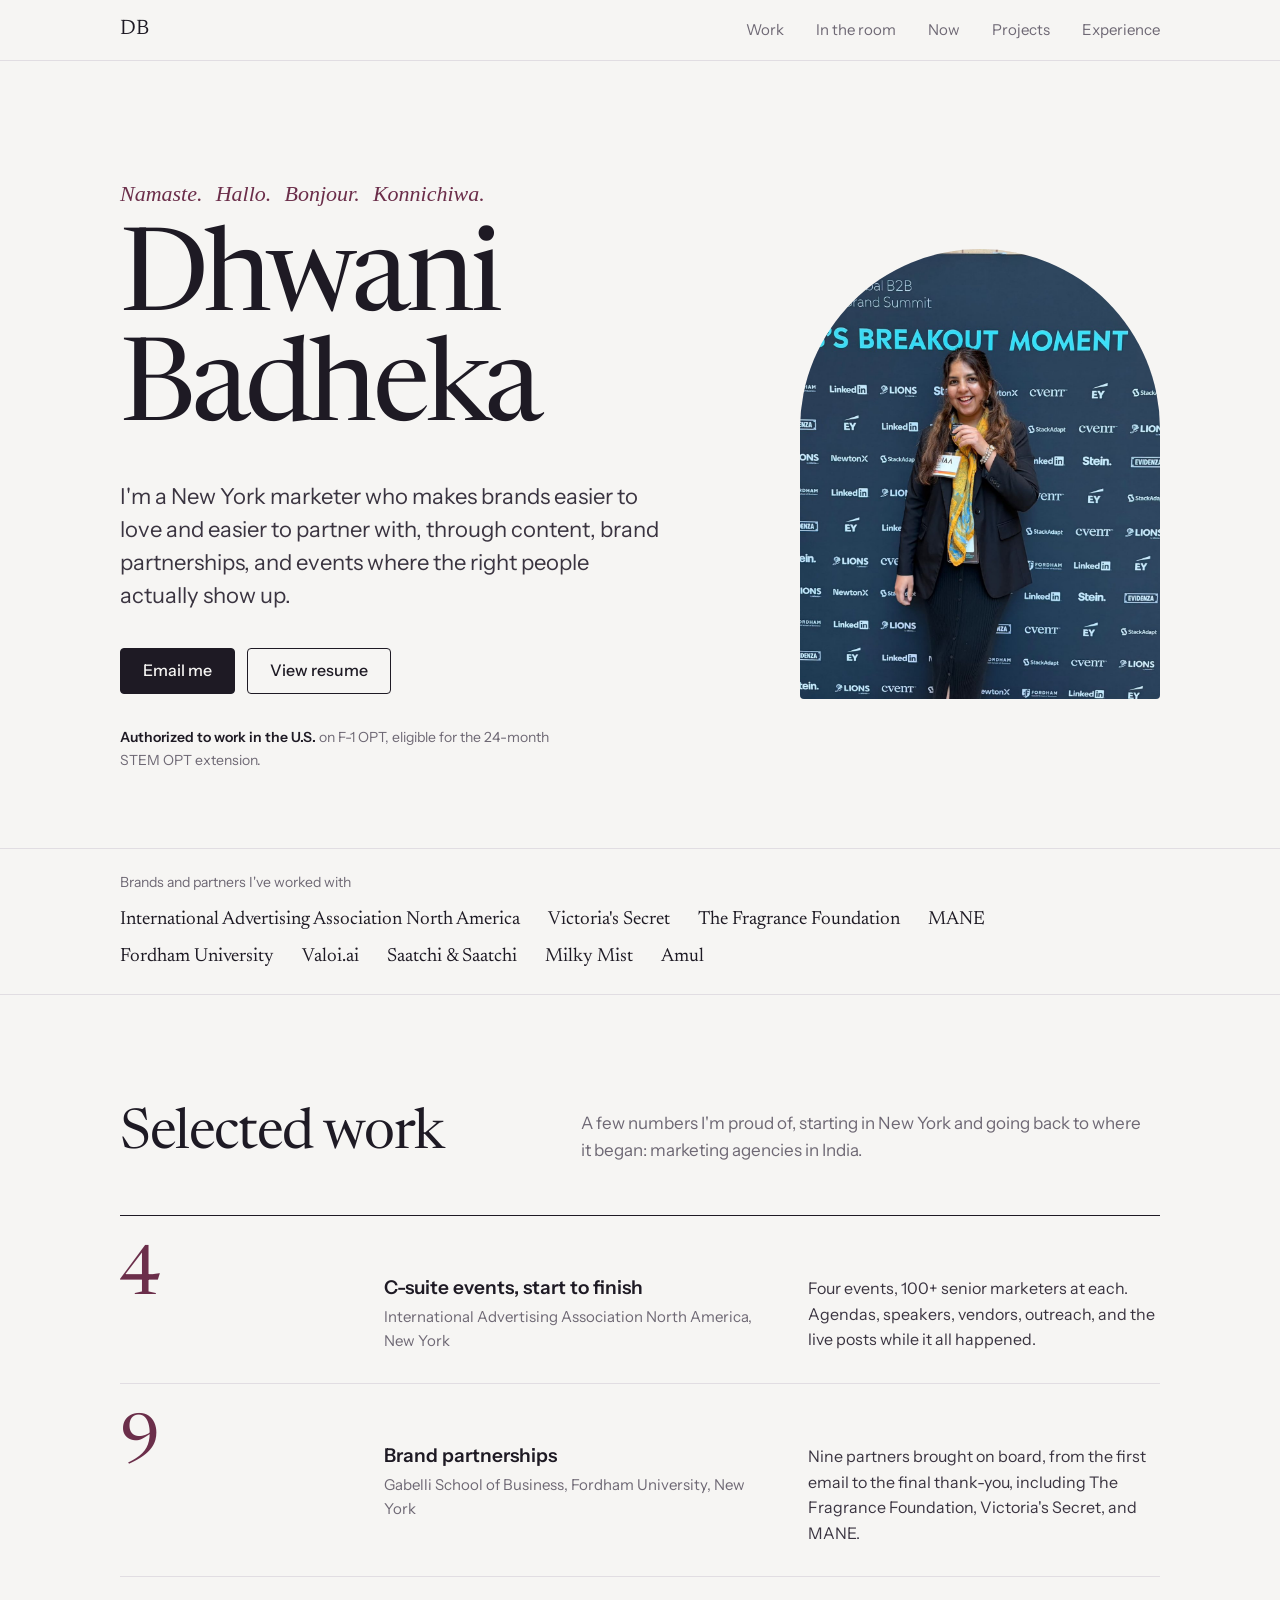
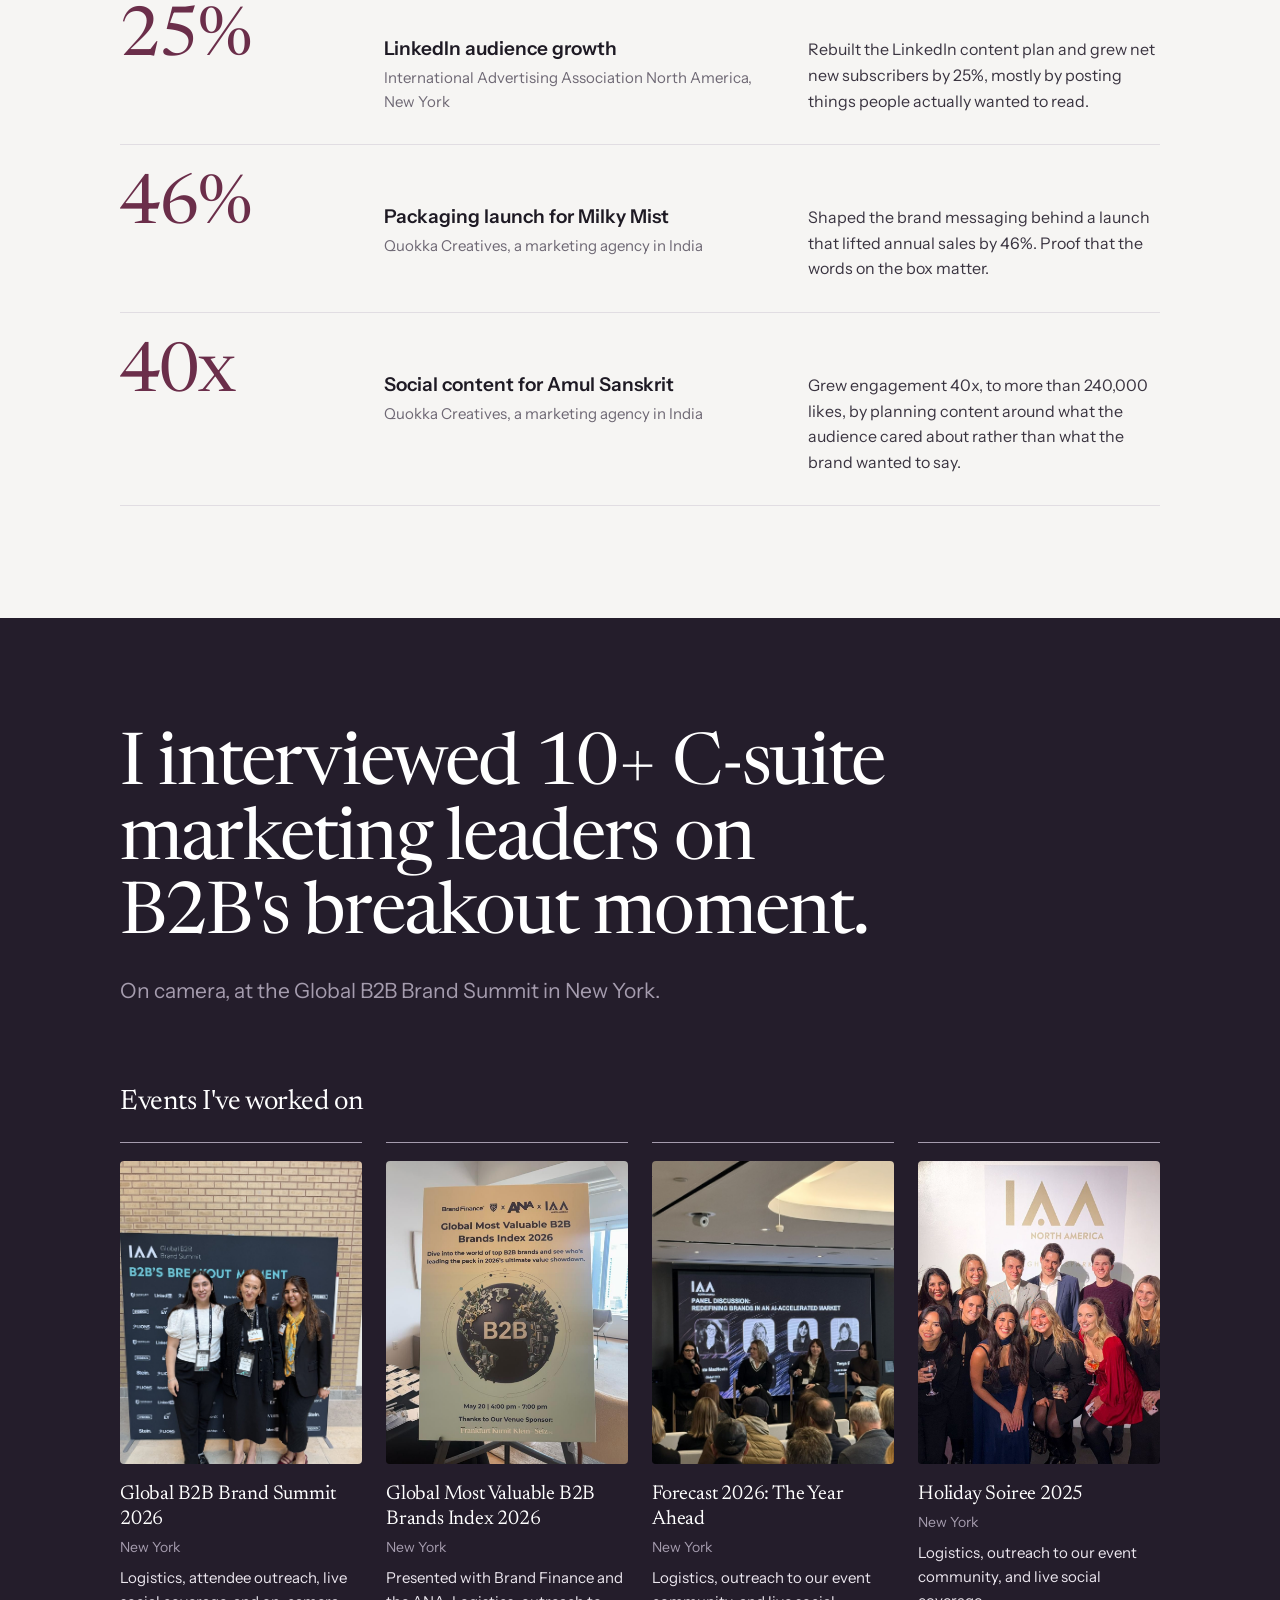
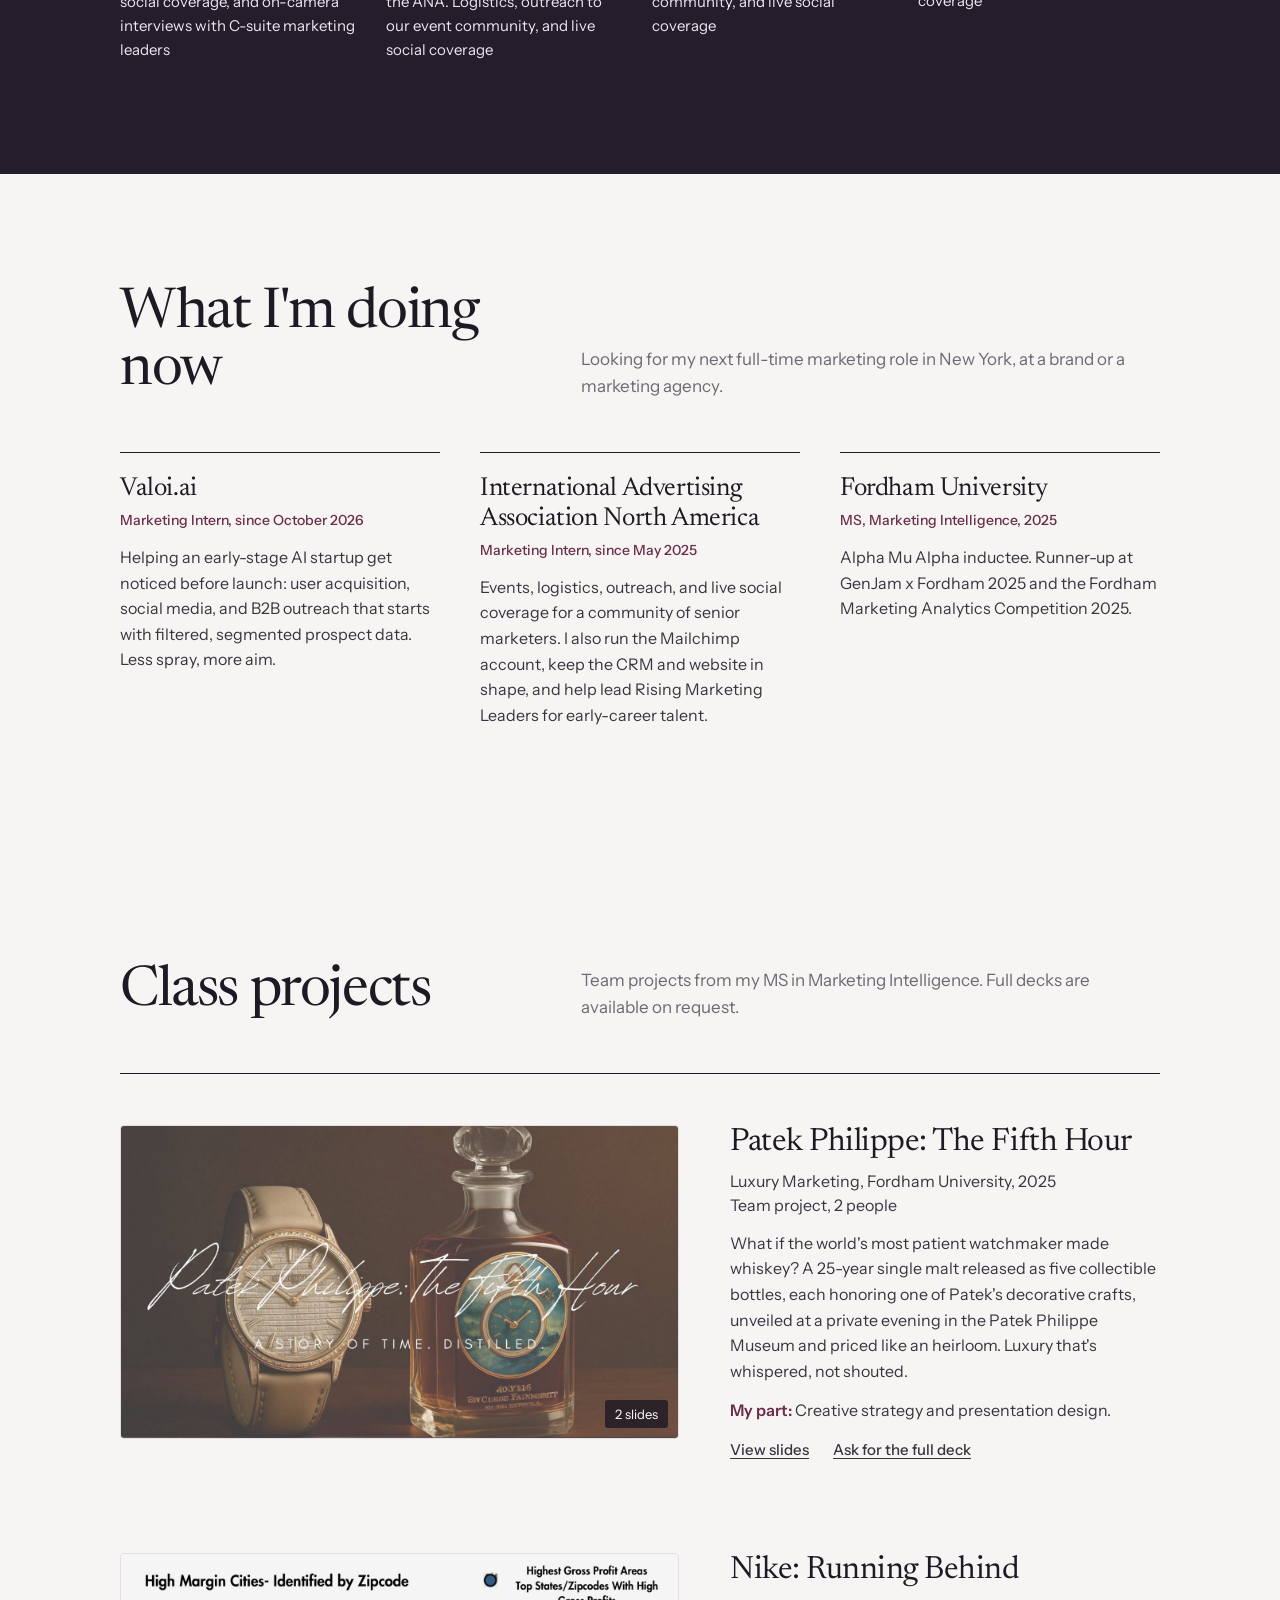
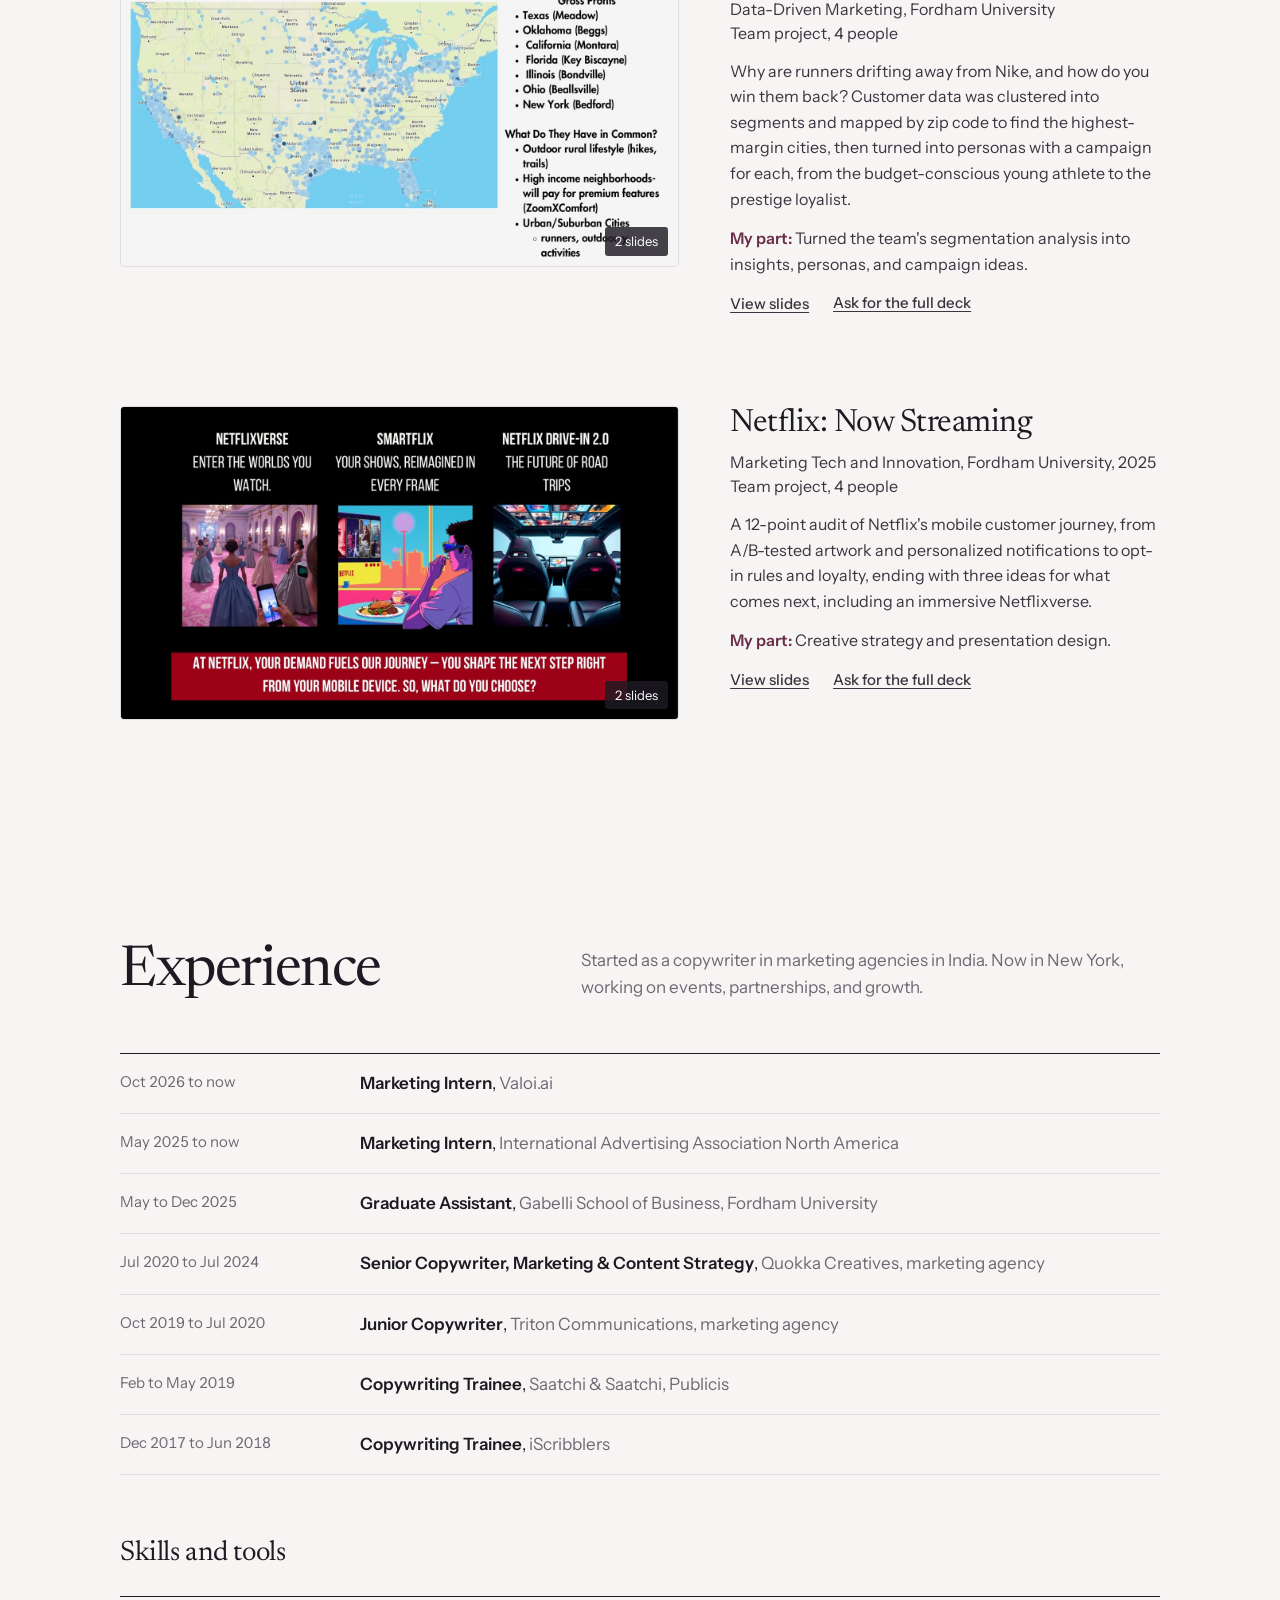
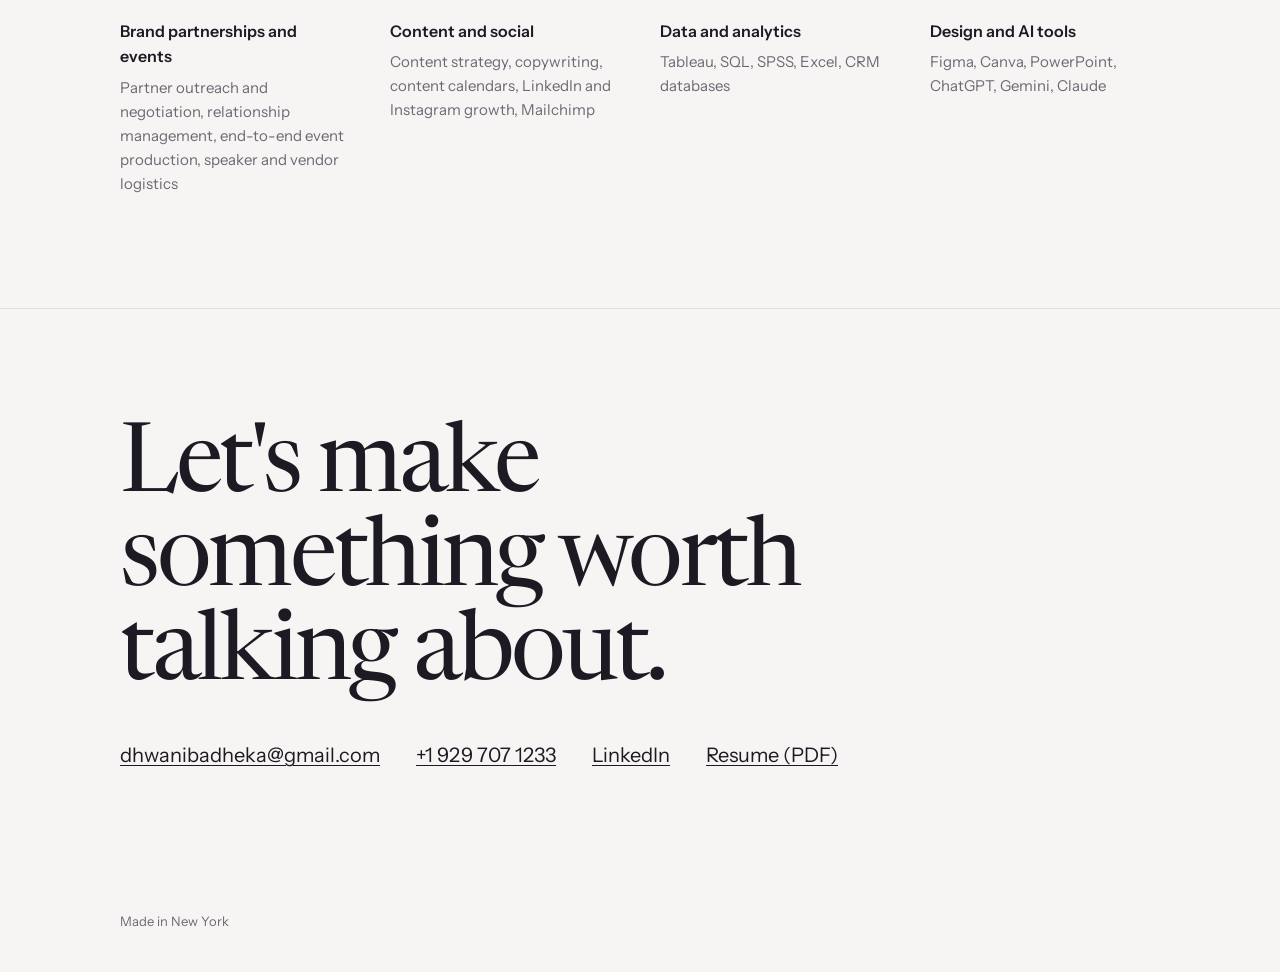
==== commit 58a16f37: "Add files via upload" ====
--- a/index.html
+++ b/index.html
@@ -41,9 +41,9 @@
     <a class="mark" href="#top" aria-label="Back to top">DB</a>
     <nav aria-label="Sections">
       <a href="#work">Work</a>
-      <a href="#projects">Projects</a>
       <a href="#conversations">In the room</a>
       <a href="#now">Now</a>
+      <a href="#projects">Projects</a>
       <a href="#experience">Experience</a>
     </nav>
   </div>
@@ -54,6 +54,9 @@
   <section class="hero">
     <div class="wrap">
       <div>
+        <p class="hello" aria-label="Hello in four languages: Namaste, Hallo, Bonjour, Konnichiwa">
+          <span lang="hi" title="Hindi">Namaste.</span> <span lang="de" title="German">Hallo.</span> <span lang="fr" title="French">Bonjour.</span> <span lang="ja" title="Japanese">Konnichiwa.</span>
+        </p>
         <h1><span>Dhwani</span><span>Badheka</span></h1>
         <p class="lede">I'm a New York marketer who makes brands easier to love and easier to partner with, through content, brand partnerships, and events where the right people actually show up.</p>
         <div class="actions">
@@ -128,16 +131,6 @@
           <p class="how">Grew engagement 40x, to more than 240,000 likes, by planning content around what the audience cared about rather than what the brand wanted to say.</p>
         </li>
       </ul>
-    </div>
-  </section>
-
-  <section id="projects">
-    <div class="wrap">
-      <div class="section-head">
-        <h2>Class projects</h2>
-        <p>Team projects from my MS in Marketing Intelligence. Full decks are available on request.</p>
-      </div>
-      <div class="projects" id="project-list"></div>
     </div>
   </section>
 
@@ -179,6 +172,16 @@
     </div>
   </section>
 
+  <section id="projects">
+    <div class="wrap">
+      <div class="section-head">
+        <h2>Class projects</h2>
+        <p>Team projects from my MS in Marketing Intelligence. Full decks are available on request.</p>
+      </div>
+      <div class="projects" id="project-list"></div>
+    </div>
+  </section>
+
   <section id="experience">
     <div class="wrap">
       <div class="section-head">
@@ -194,10 +197,12 @@
         <li><span class="when">Feb to May 2019</span><span><strong>Copywriting Trainee</strong>, <span class="org">Saatchi &amp; Saatchi, Publicis</span></span></li>
         <li><span class="when">Dec 2017 to Jun 2018</span><span><strong>Copywriting Trainee</strong>, <span class="org">iScribblers</span></span></li>
       </ol>
+      <h3 class="skills-title">Skills and tools</h3>
       <div class="skills">
         <div><h3>Brand partnerships and events</h3><p>Partner outreach and negotiation, relationship management, end-to-end event production, speaker and vendor logistics</p></div>
         <div><h3>Content and social</h3><p>Content strategy, copywriting, content calendars, LinkedIn and Instagram growth, Mailchimp</p></div>
-        <div><h3>Data and tools</h3><p>Tableau, SQL, SPSS, Excel, Figma, Canva, CRM, ChatGPT, Gemini, Claude</p></div>
+        <div><h3>Data and analytics</h3><p>Tableau, SQL, SPSS, Excel, CRM databases</p></div>
+        <div><h3>Design and AI tools</h3><p>Figma, Canva, PowerPoint, ChatGPT, Gemini, Claude</p></div>
       </div>
     </div>
   </section>
@@ -214,6 +219,8 @@
     </div>
   </section>
 </main>
+
+<p class="toast" id="toast" role="status" aria-live="polite"></p>
 
 <dialog id="viewer" class="viewer" aria-label="Project slides">
   <button class="close" type="button" aria-label="Close">Close</button>
@@ -259,6 +266,16 @@
     plist.appendChild(el);
   });
 
+  /* Email links: open the mail app if there is one, and always copy the address */
+  var toast = document.getElementById("toast"), tTimer;
+  document.addEventListener("click", function (e) {
+    var m = e.target.closest('a[href^="mailto:"]'); if (!m) return;
+    var addr = "dhwanibadheka@gmail.com";
+    function say(msg) { toast.textContent = msg; toast.classList.add("on"); clearTimeout(tTimer); tTimer = setTimeout(function () { toast.classList.remove("on"); }, 4500); }
+    if (navigator.clipboard) navigator.clipboard.writeText(addr).then(function () { say("Email address copied: " + addr); }, function () { say("Email me at " + addr); });
+    else say("Email me at " + addr);
+  });
+
   /* Slide viewer: opens on top of the page, no separate page */
   var box = document.getElementById("viewer"), vImg = box.querySelector("img"), vCap = box.querySelector(".viewer-cap");
   var cur = { p: 0, s: 0 };
--- a/style.css
+++ b/style.css
@@ -42,6 +42,8 @@
 .hero .wrap { display: grid; grid-template-columns: 1.55fr 1fr; gap: clamp(40px, 7vw, 96px); align-items: center; }
 .hero h1 { font-family: var(--serif); font-weight: 400; font-size: clamp(56px, 9vw, 120px); line-height: 0.95; letter-spacing: -0.035em; margin: 0 0 32px; }
 .hero h1 span { display: block; }
+.hello { margin: 0 0 18px; font-family: var(--serif); font-style: italic; font-size: clamp(18px, 1.9vw, 22px); color: var(--plum); }
+.hello span { white-space: nowrap; margin-right: 0.35em; cursor: default; }
 .hero .lede { font-size: clamp(19px, 1.9vw, 22px); line-height: 1.5; max-width: 36ch; margin: 0 0 36px; color: #3A3440; }
 .actions { display: flex; flex-wrap: wrap; gap: 12px; }
 .btn { display: inline-flex; align-items: center; min-height: 46px; padding: 0 22px; border-radius: 4px; font-weight: 500; font-size: 16px; text-decoration: none; border: 1px solid var(--ink); transition: background 0.15s ease, color 0.15s ease; }
@@ -78,7 +80,6 @@
 .work .how { margin: 0; font-size: 16px; color: #3A3440; }
 
 /* Projects */
-#projects { padding-top: 0; }
 .projects { display: grid; gap: clamp(48px, 6vw, 80px); border-top: 1px solid var(--ink); padding-top: clamp(36px, 4vw, 52px); }
 .project { display: grid; grid-template-columns: 1.3fr 1fr; gap: clamp(28px, 4vw, 56px); align-items: start; }
 .project-img { position: relative; display: block; width: 100%; padding: 0; font: inherit; cursor: zoom-in; aspect-ratio: 16 / 9; border-radius: 4px; overflow: hidden; background: #E7E3E8; border: 1px solid var(--rule); }
@@ -149,7 +150,8 @@
 .timeline .when { color: var(--muted); font-size: 15px; font-variant-numeric: tabular-nums; }
 .timeline strong { font-weight: 600; }
 .timeline .org { color: var(--muted); }
-.skills { display: grid; grid-template-columns: repeat(3, 1fr); gap: 28px 40px; margin-top: 56px; }
+.skills-title { font-family: var(--serif); font-weight: 400; font-size: 28px; letter-spacing: -0.015em; margin: 56px 0 20px; }
+.skills { display: grid; grid-template-columns: repeat(4, 1fr); gap: 28px 40px; margin-top: 0; border-top: 1px solid var(--ink); padding-top: 22px; }
 .skills h3 { font-size: 16px; font-weight: 600; margin: 0 0 6px; }
 .skills p { margin: 0; color: var(--muted); font-size: 15px; }
 
@@ -169,7 +171,7 @@
   .project { grid-template-columns: 1fr; }
   .now-grid { grid-template-columns: 1fr; gap: 28px; }
   .timeline li { grid-template-columns: 1fr; }
-  .skills { grid-template-columns: 1fr; }
+  .skills { grid-template-columns: 1fr 1fr; }
   .events ul { grid-template-columns: repeat(2, 1fr); gap: 28px 16px; }
   .strip { grid-template-columns: 1fr 1fr; }
   .strip figure:first-child { grid-column: 1 / -1; grid-row: auto; }
@@ -184,3 +186,7 @@
   html { scroll-behavior: auto; }
   * { transition: none !important; }
 }
+
+/* Toast for copied email */
+.toast { position: fixed; left: 50%; bottom: 24px; transform: translate(-50%, 20px); margin: 0; background: var(--ink); color: var(--paper); font-size: 15px; padding: 12px 18px; border-radius: 4px; opacity: 0; pointer-events: none; transition: opacity 0.2s ease, transform 0.2s ease; z-index: 20; max-width: calc(100vw - 32px); text-align: center; }
+.toast.on { opacity: 1; transform: translate(-50%, 0); }
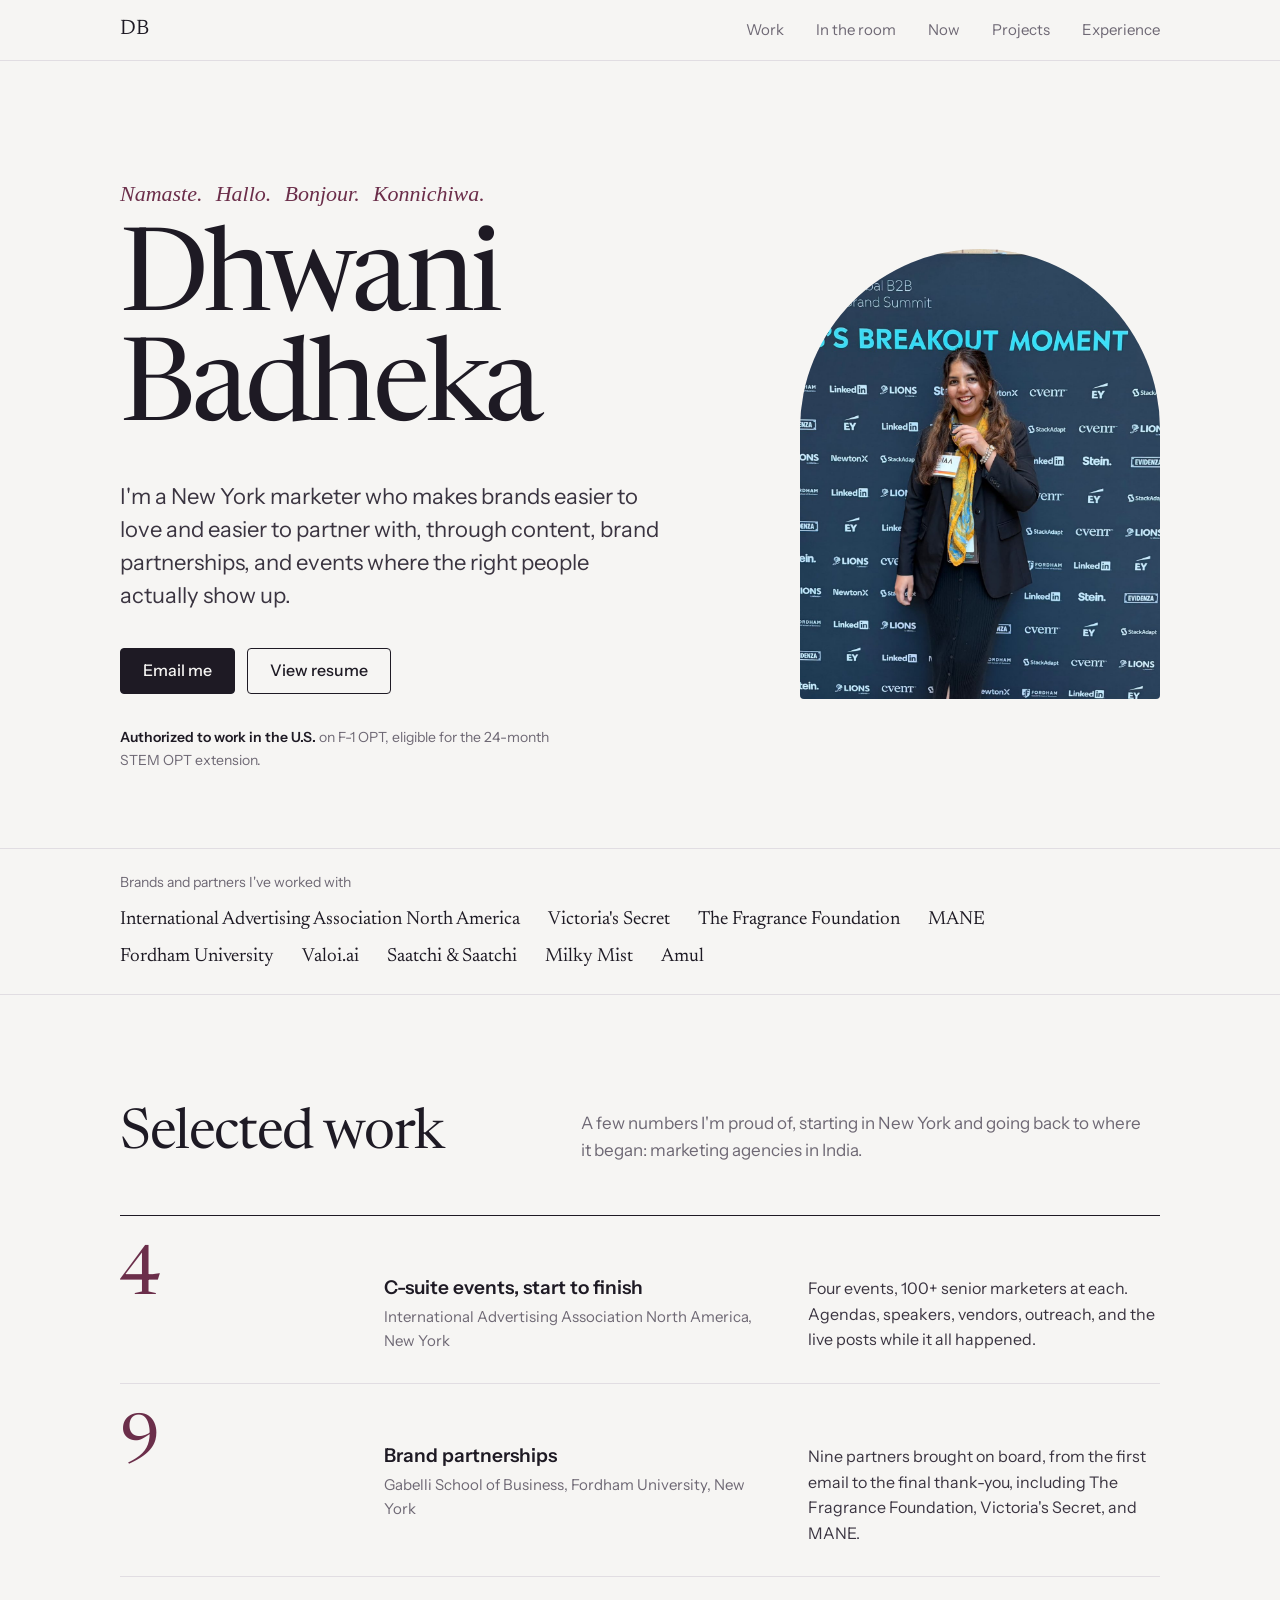
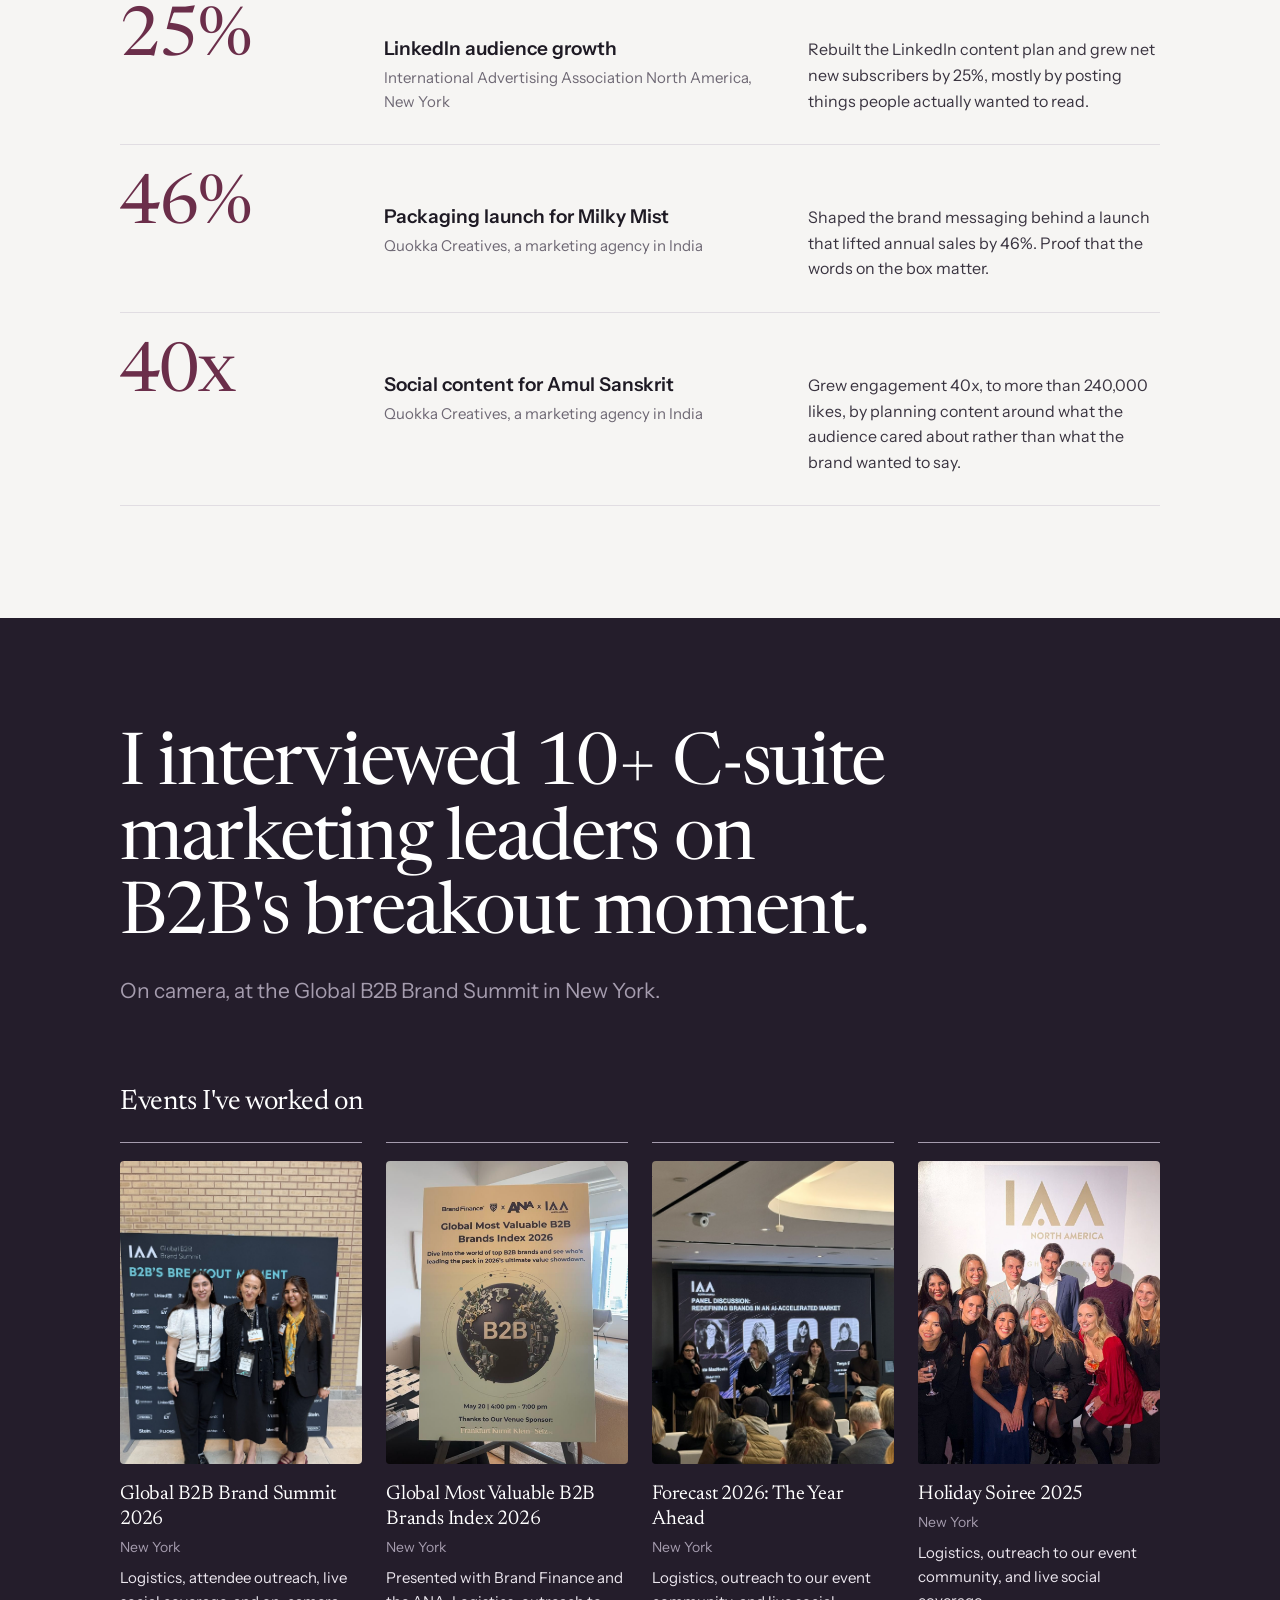
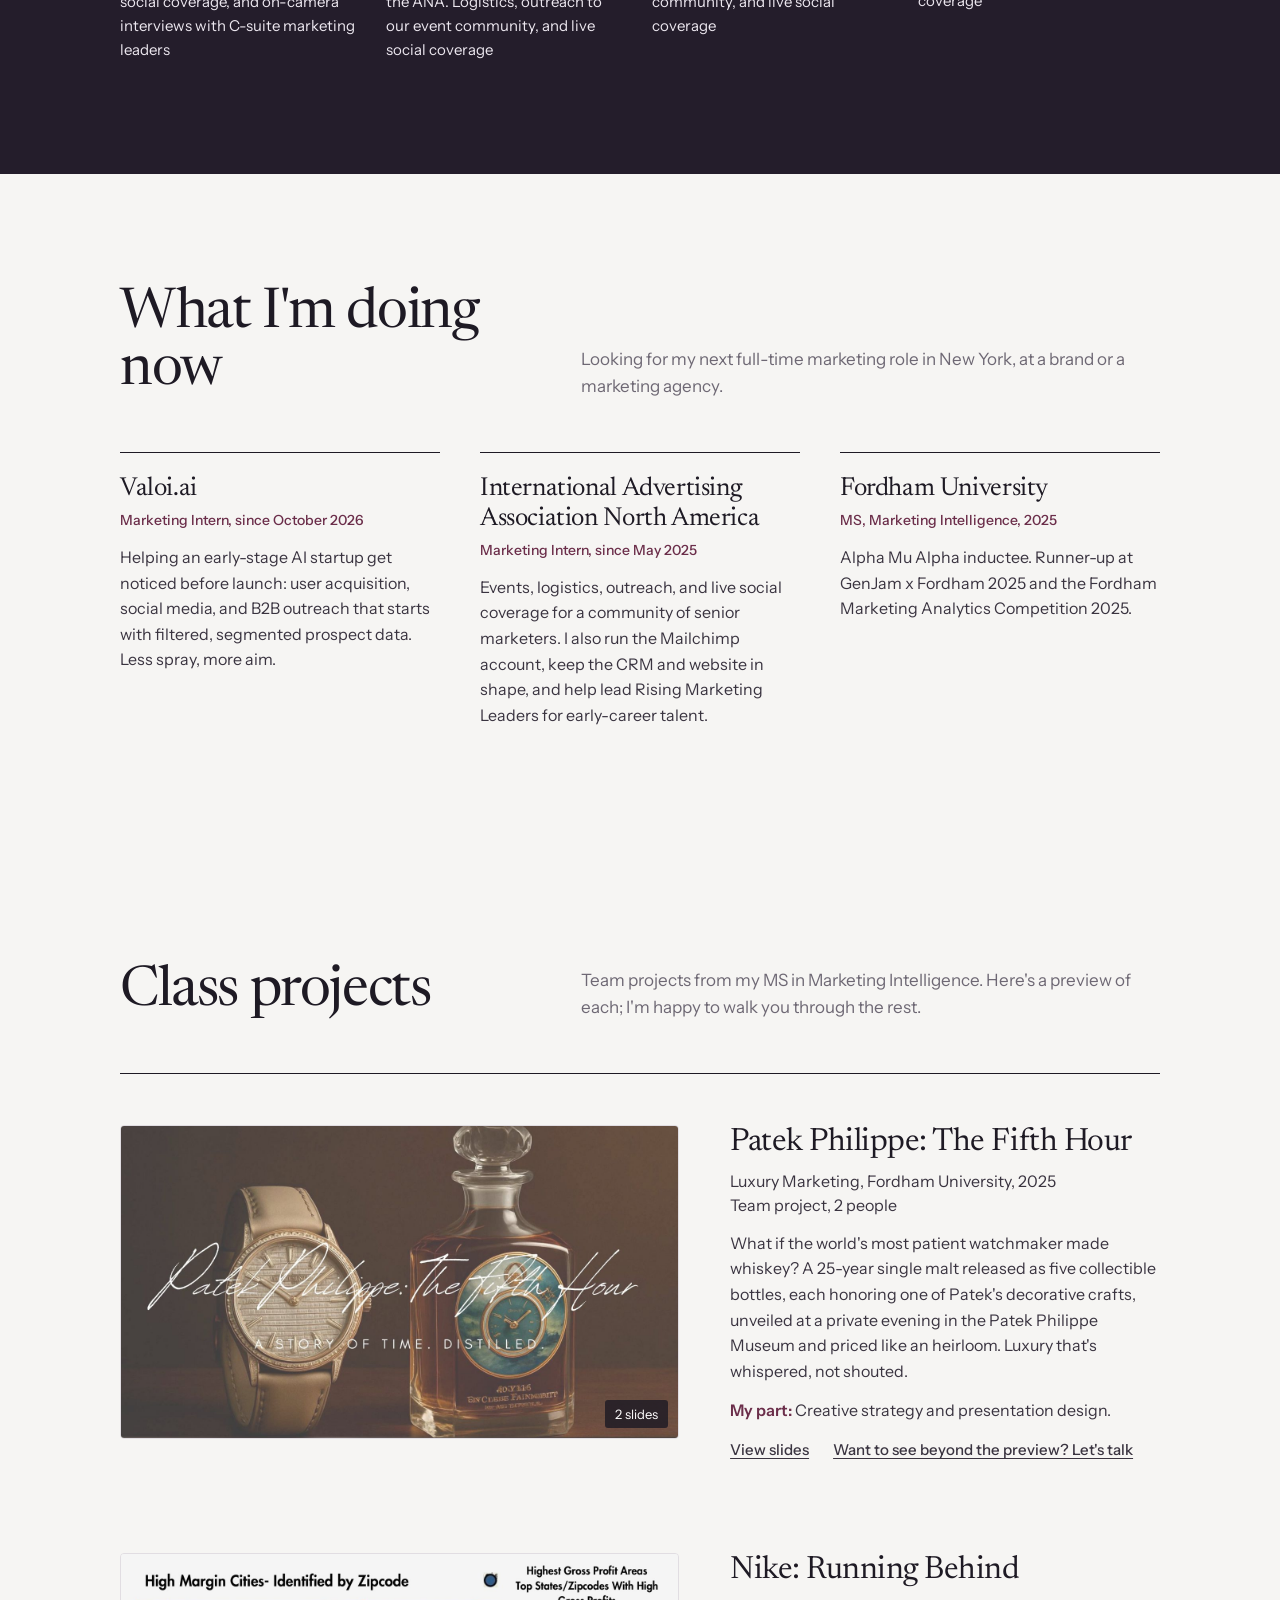
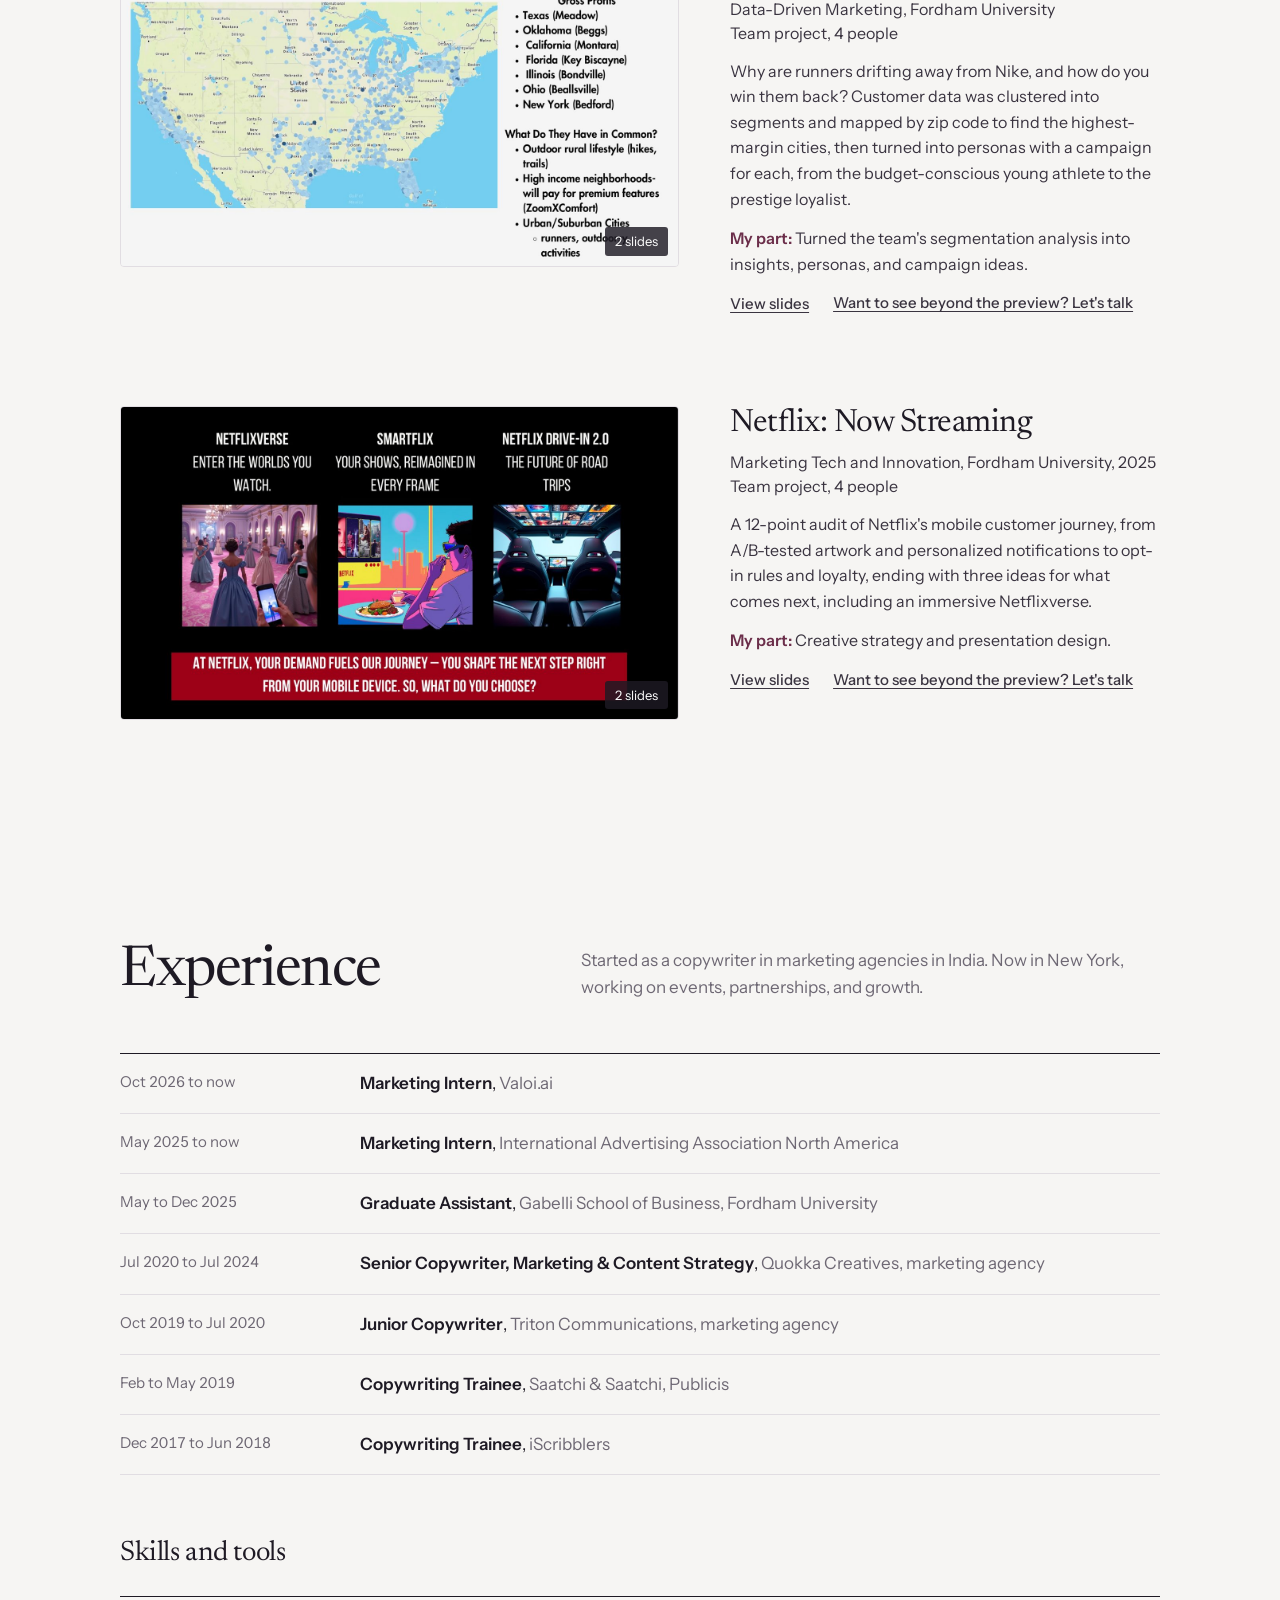
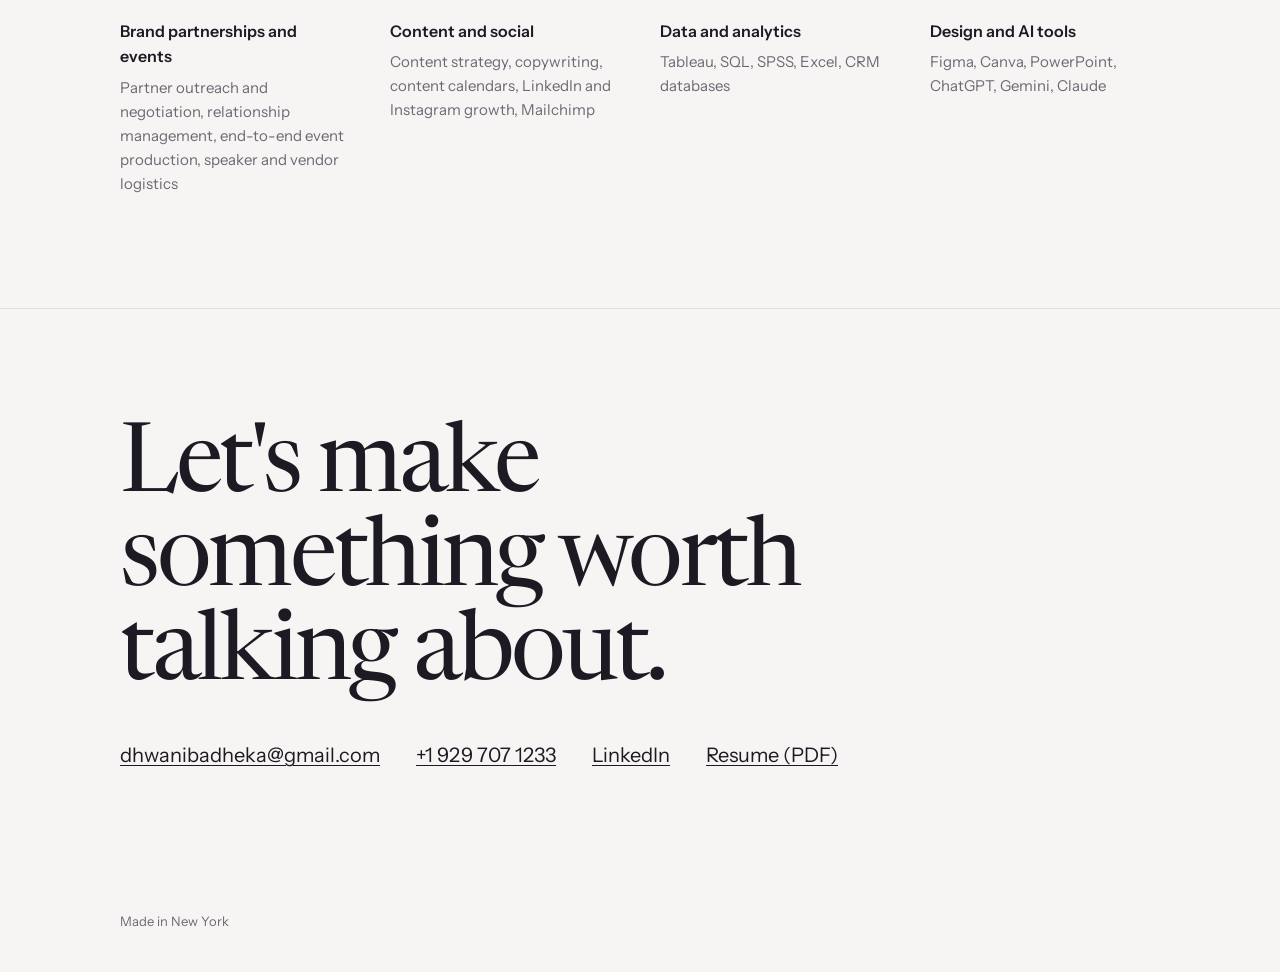
==== commit 07c5cb1e: "Add files via upload" ====
--- a/index.html
+++ b/index.html
@@ -176,7 +176,7 @@
     <div class="wrap">
       <div class="section-head">
         <h2>Class projects</h2>
-        <p>Team projects from my MS in Marketing Intelligence. Full decks are available on request.</p>
+        <p>Team projects from my MS in Marketing Intelligence. Here's a preview of each; I'm happy to walk you through the rest.</p>
       </div>
       <div class="projects" id="project-list"></div>
     </div>
@@ -252,7 +252,7 @@
     var slides = p.slides || (p.image ? [p.image] : []);
     var el = document.createElement("article");
     el.className = "project";
-    var subject = encodeURIComponent("Full deck: " + p.title);
+    var subject = encodeURIComponent("Your " + p.title + " presentation");
     var count = slides.length > 1 ? '<span class="project-count">' + slides.length + ' slides</span>' : '';
     el.innerHTML = (slides.length ? '<button class="project-img" type="button" data-p="' + i + '" aria-label="View slides from ' + esc(p.title) + '"><img src="' + esc(slides[0]) + '" alt="" loading="lazy" onerror="imgTry(this, 1)">' + count + '</button>' : '') +
       '<div class="project-text">' +
@@ -261,7 +261,7 @@
         (p.summary ? '<p>' + esc(p.summary) + '</p>' : '') +
         (p.role ? '<p class="project-role"><strong>My part:</strong> ' + esc(p.role) + '</p>' : '') +
         '<p class="project-links">' + (slides.length ? '<button class="linklike" type="button" data-p="' + i + '">View slides</button>' : '') +
-        '<a href="mailto:dhwanibadheka@gmail.com?subject=' + subject + '">Ask for the full deck</a></p>' +
+        '<a href="mailto:dhwanibadheka@gmail.com?subject=' + subject + '">Want to see beyond the preview? Let\'s talk</a></p>' +
       '</div>';
     plist.appendChild(el);
   });
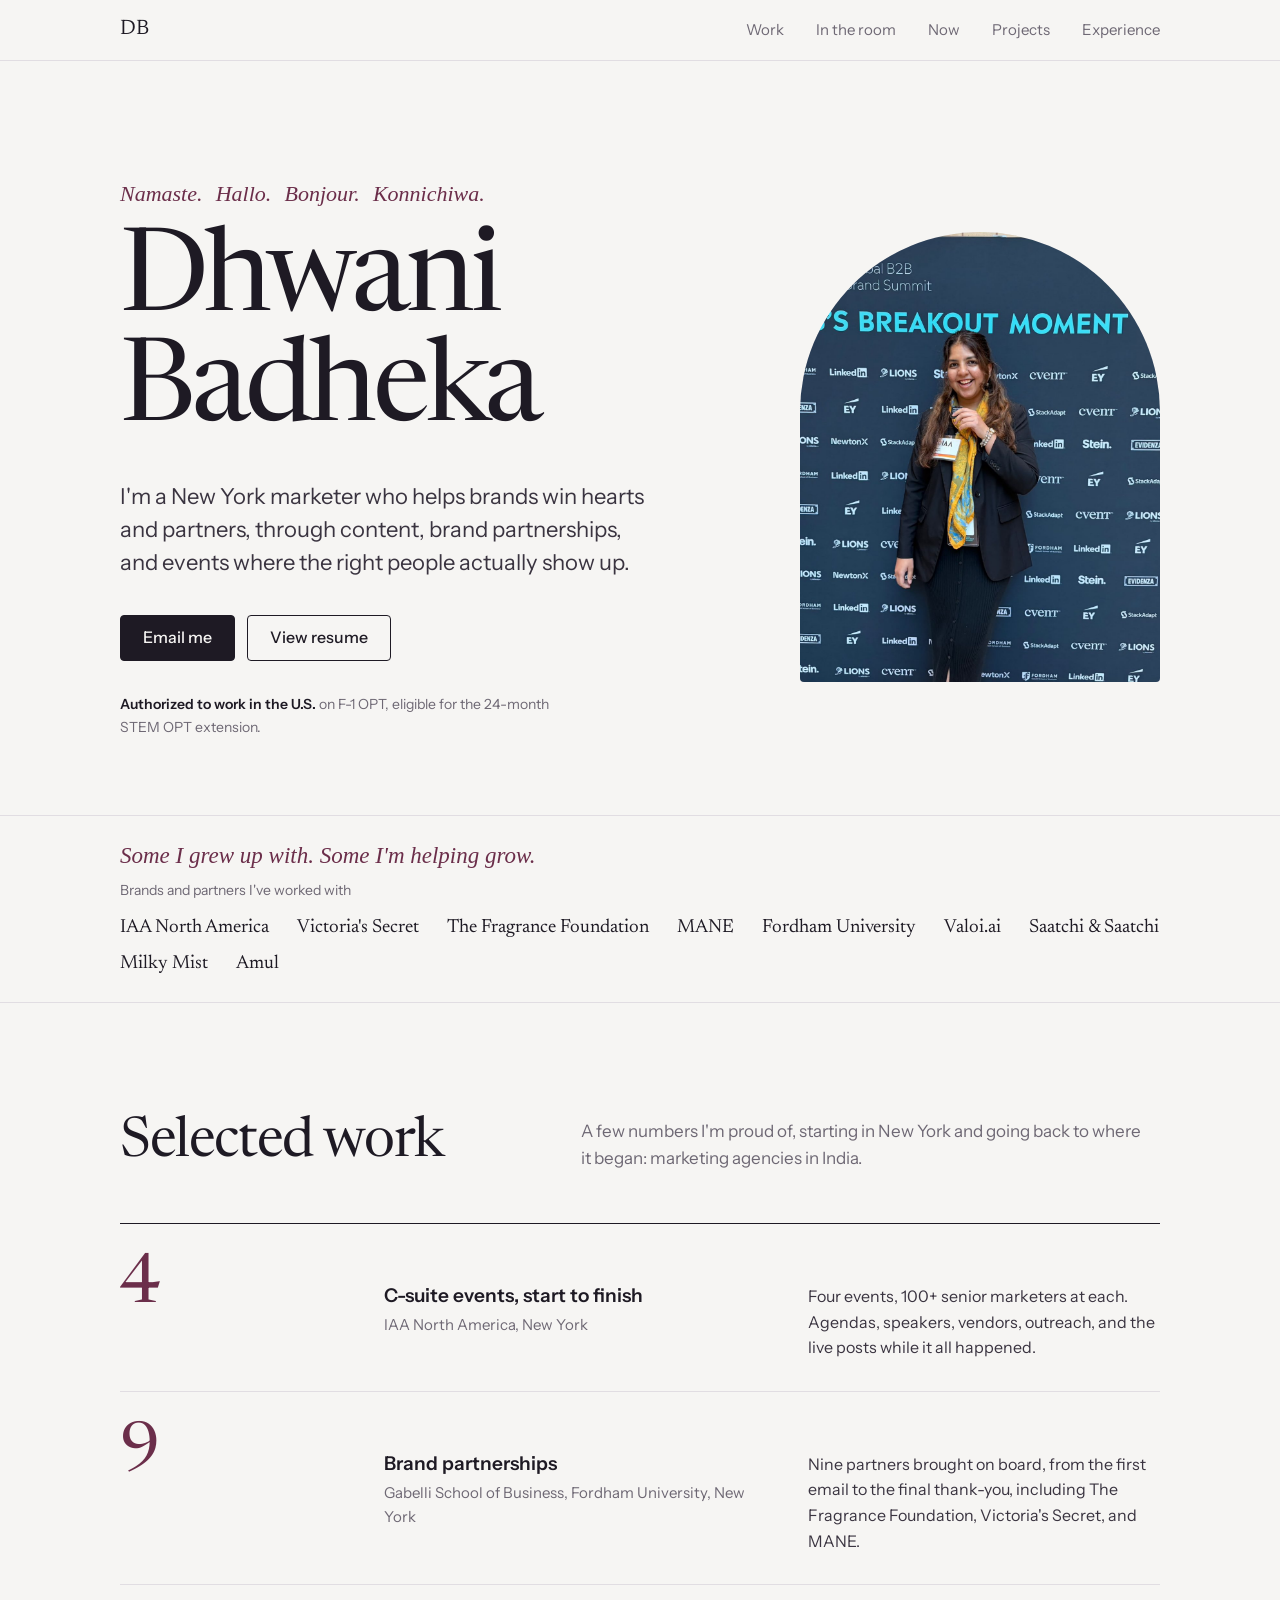
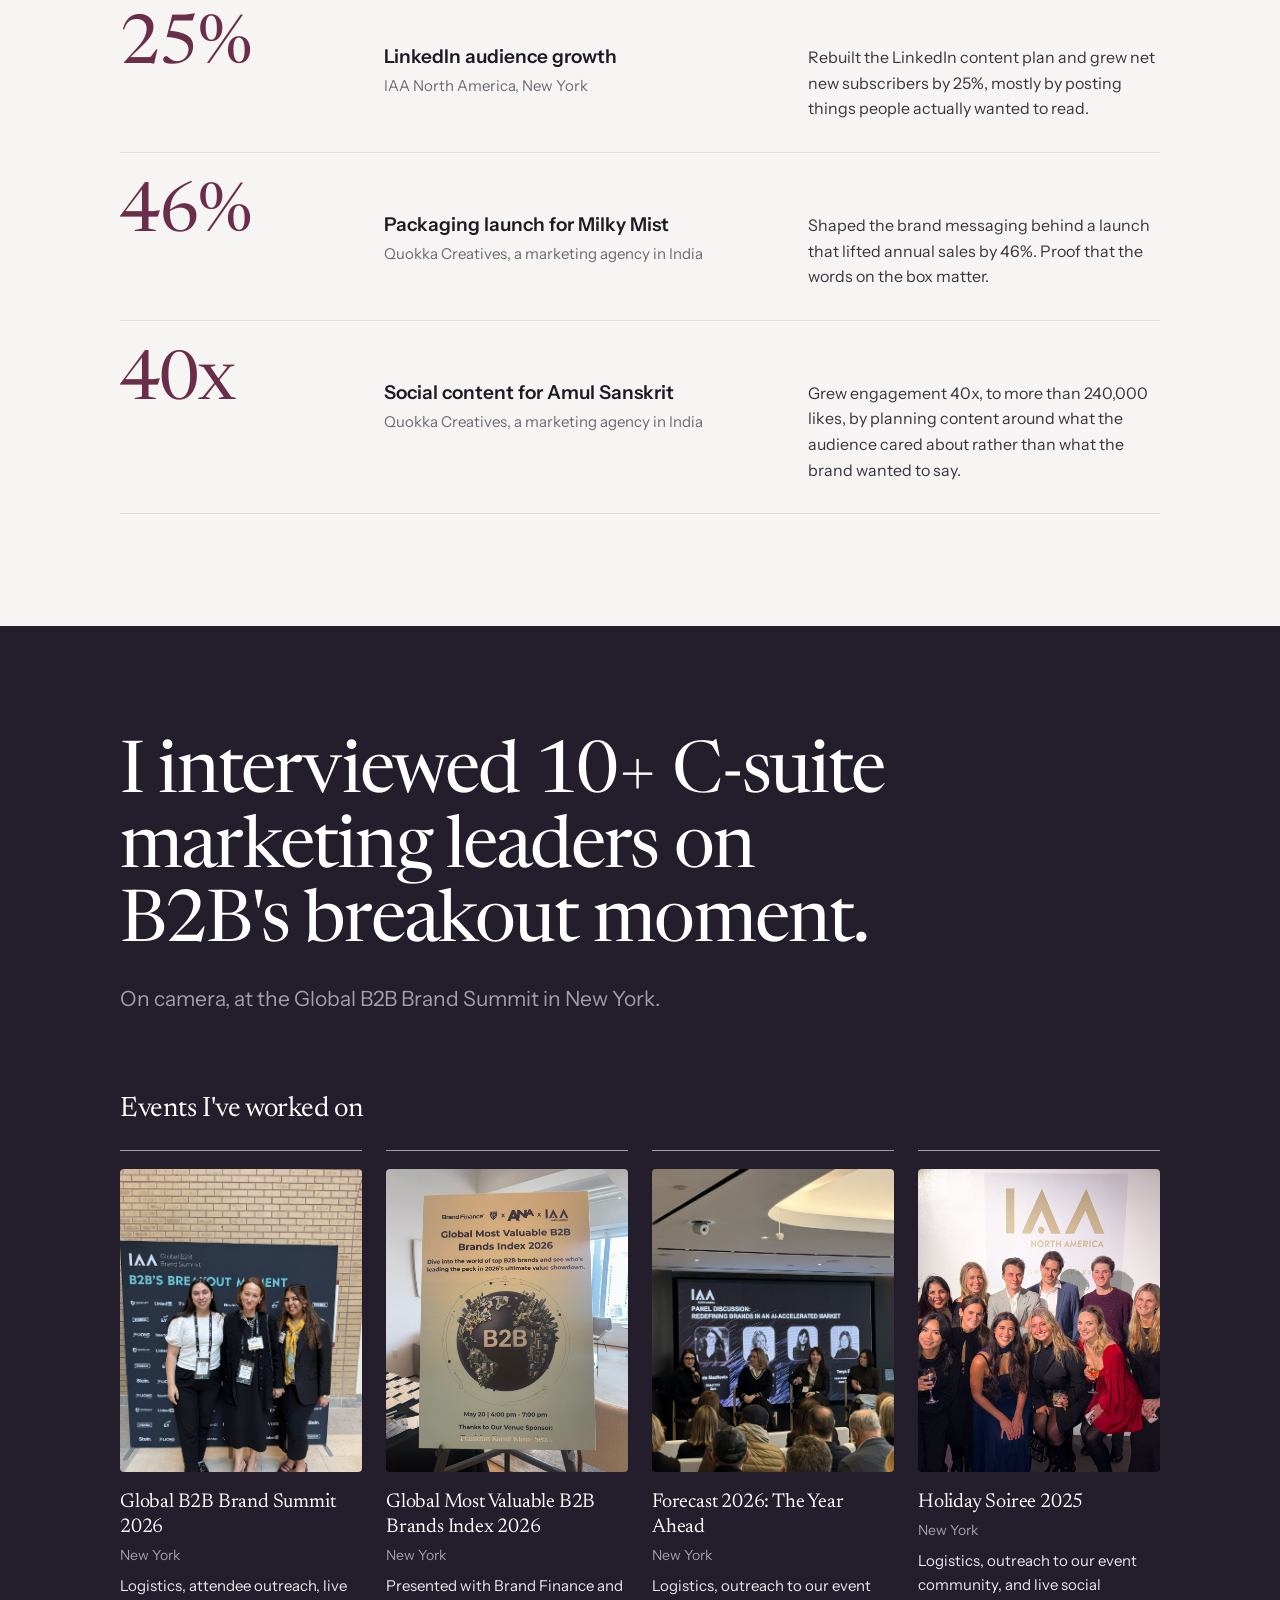
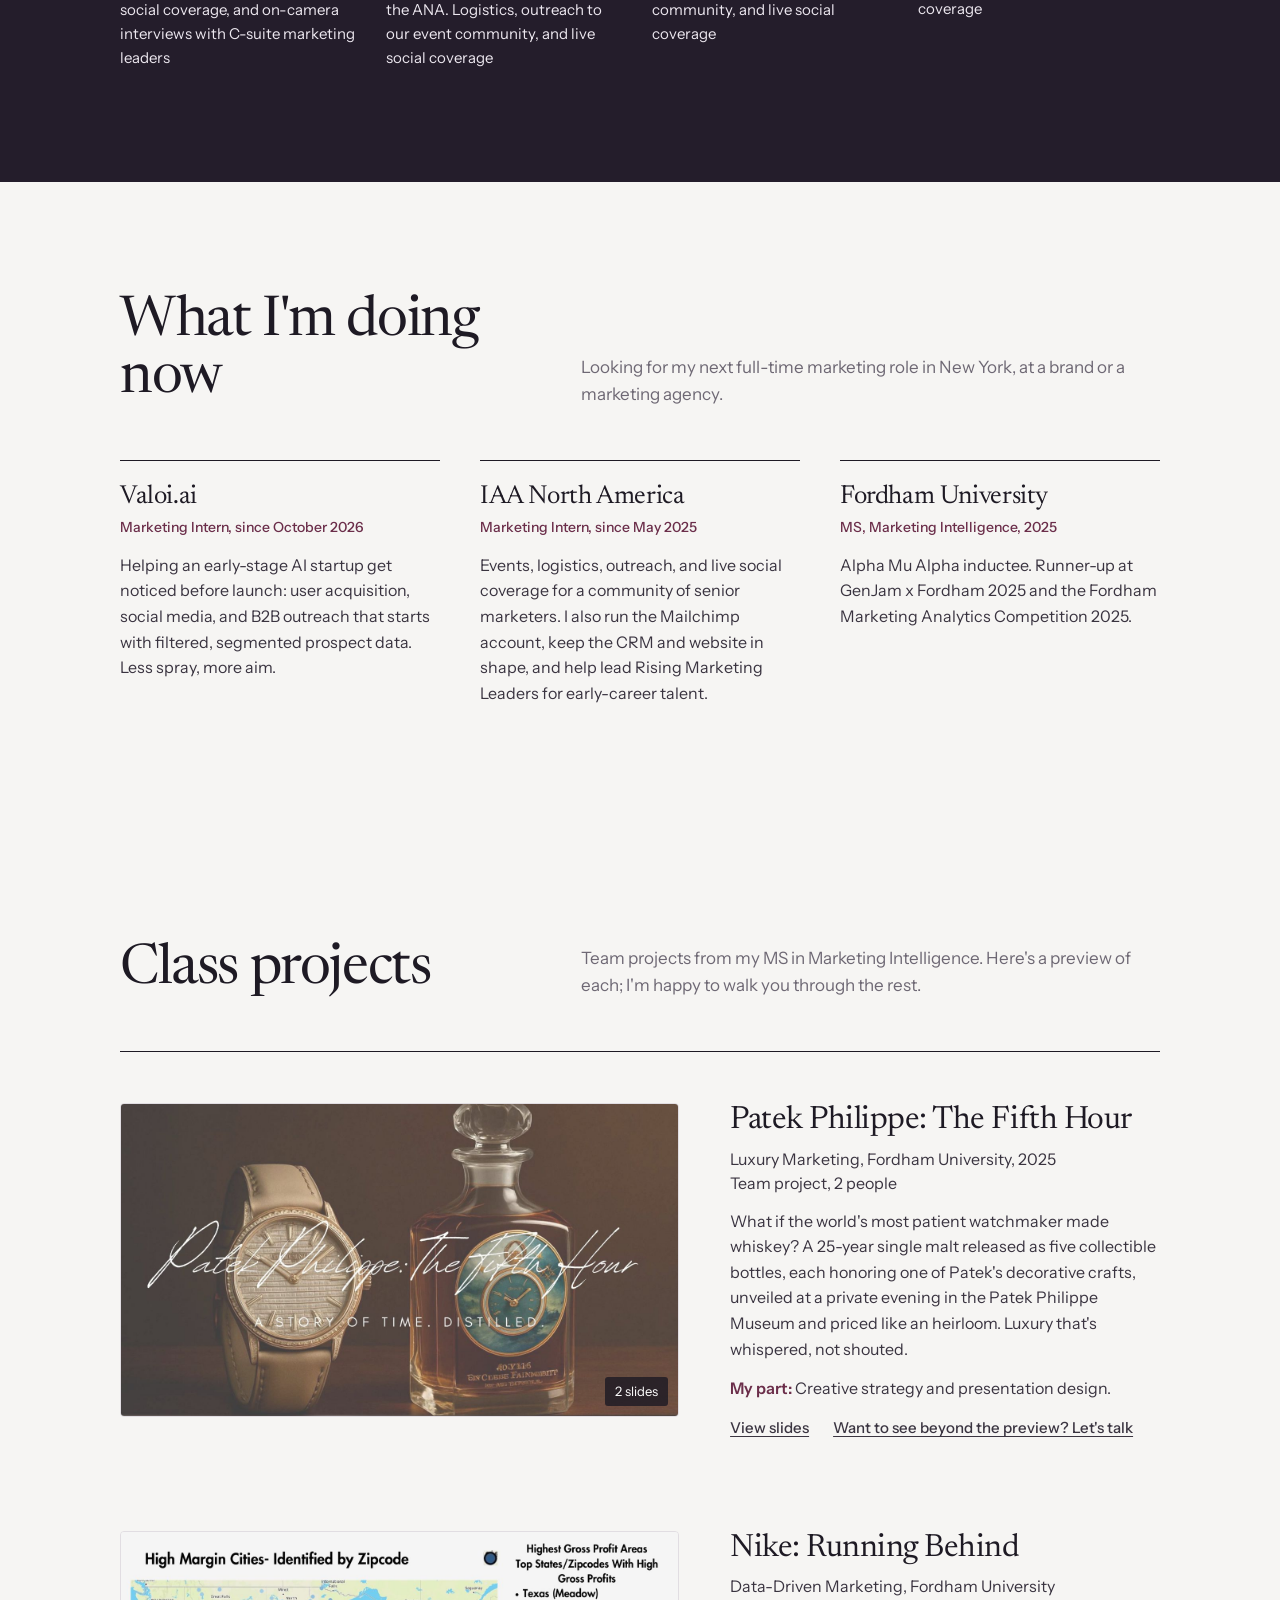
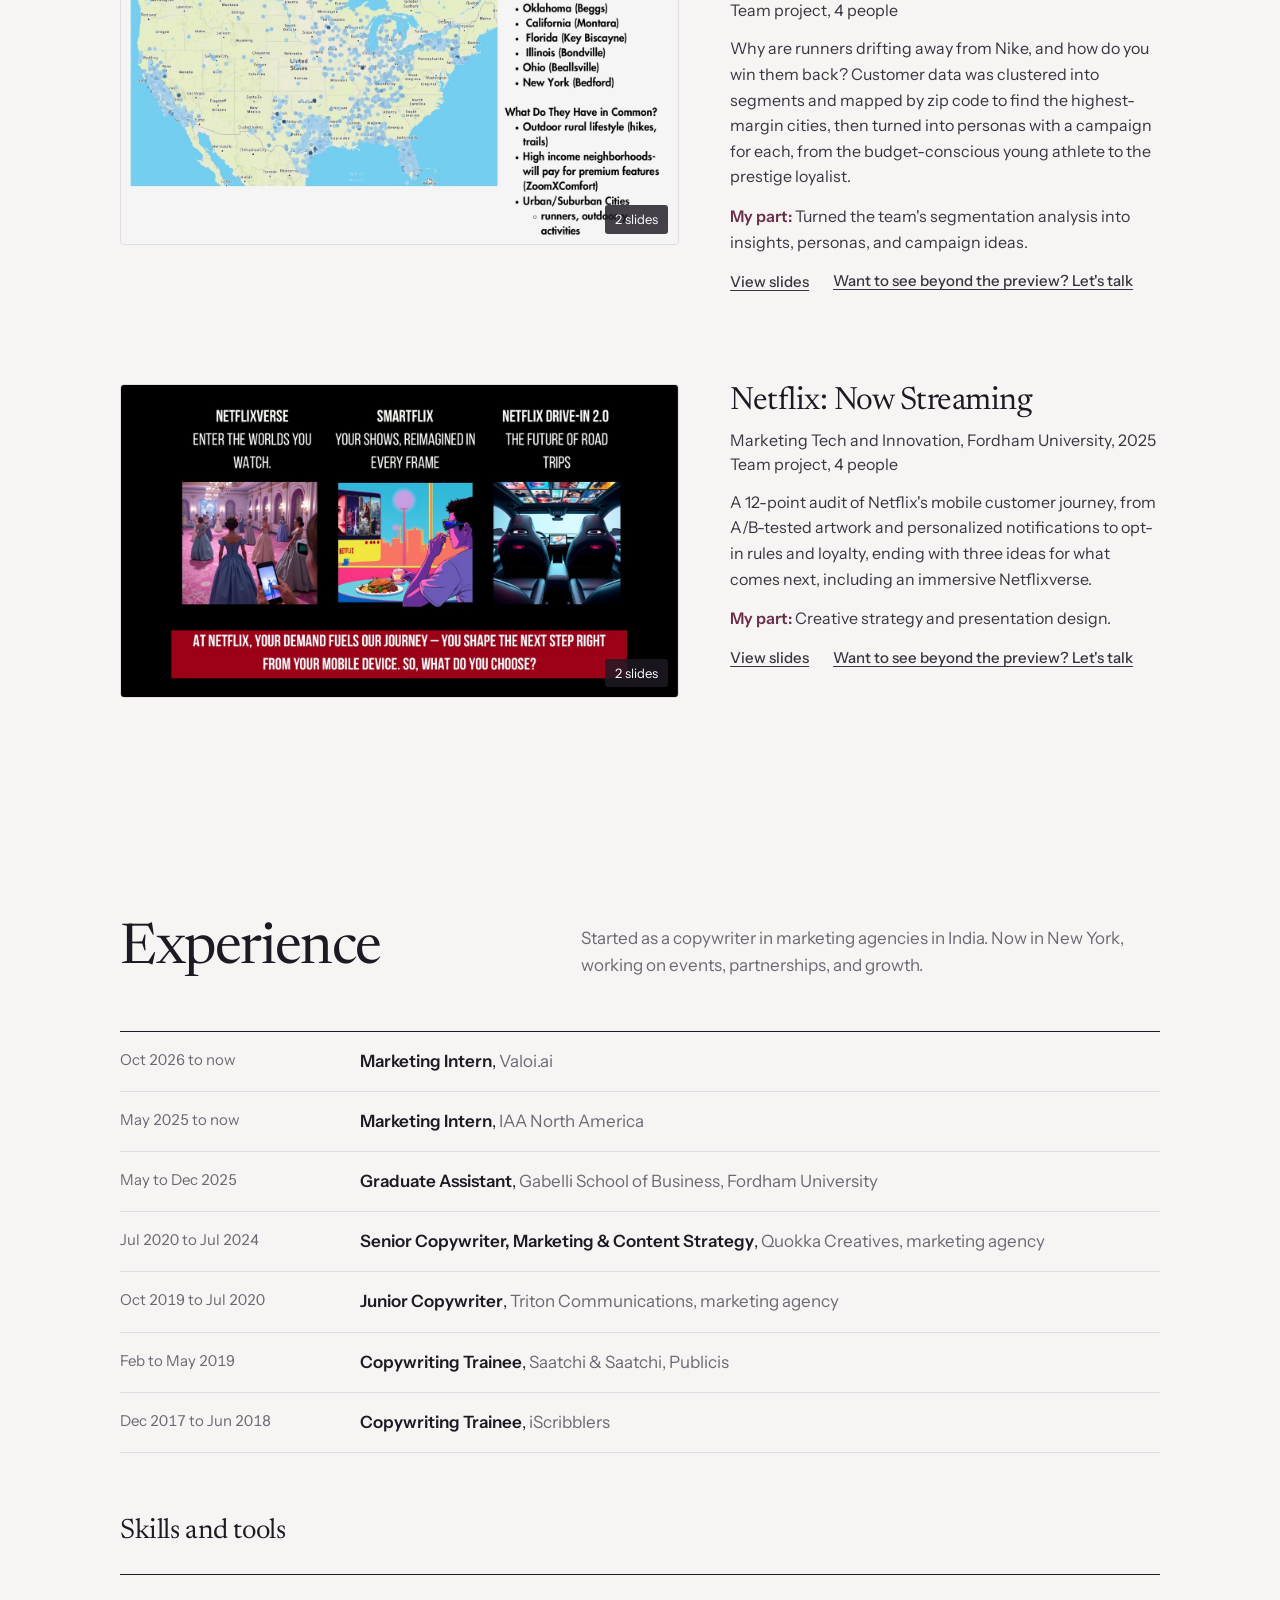
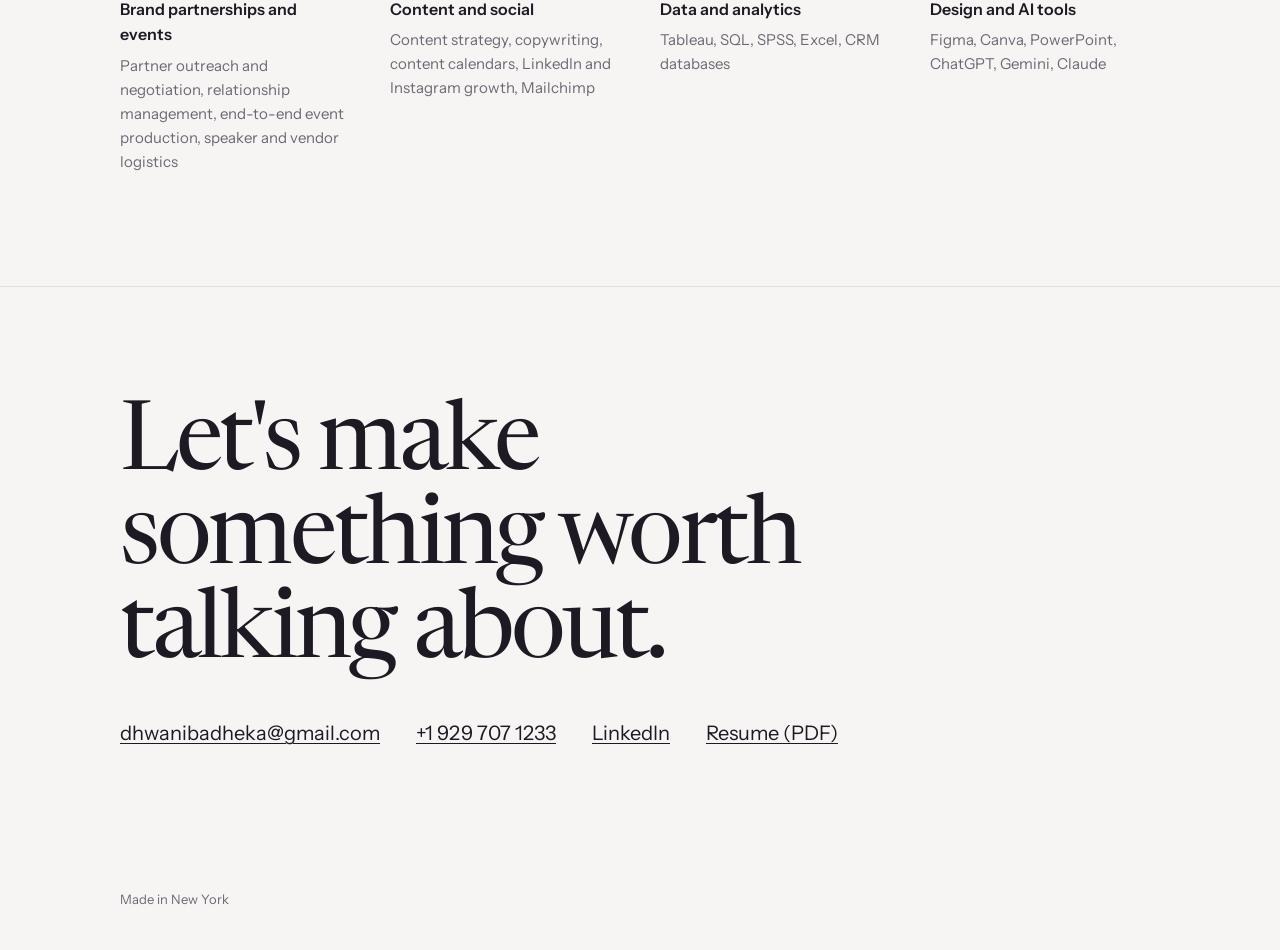
==== commit ebded900: "Add files via upload" ====
--- a/index.html
+++ b/index.html
@@ -58,7 +58,7 @@
           <span lang="hi" title="Hindi">Namaste.</span> <span lang="de" title="German">Hallo.</span> <span lang="fr" title="French">Bonjour.</span> <span lang="ja" title="Japanese">Konnichiwa.</span>
         </p>
         <h1><span>Dhwani</span><span>Badheka</span></h1>
-        <p class="lede">I'm a New York marketer who makes brands easier to love and easier to partner with, through content, brand partnerships, and events where the right people actually show up.</p>
+        <p class="lede">I'm a New York marketer who helps brands win hearts and partners, through content, brand partnerships, and events where the right people actually show up.</p>
         <div class="actions">
           <a class="btn btn-primary" href="mailto:dhwanibadheka@gmail.com">Email me</a>
           <a class="btn btn-ghost" href="DhwaniBadheka_Resume.pdf" target="_blank" rel="noopener">View resume</a>
@@ -76,9 +76,9 @@
 
   <div class="brands">
     <div class="wrap">
-      <p class="brands-label">Brands and partners I've worked with</p>
+      <p class="brands-label"><em>Some I grew up with. Some I'm helping grow.</em>Brands and partners I've worked with</p>
       <ul>
-        <li>International Advertising Association North America</li><li>Victoria's Secret</li><li>The Fragrance Foundation</li><li>MANE</li><li>Fordham University</li><li>Valoi.ai</li><li>Saatchi &amp; Saatchi</li><li>Milky Mist</li><li>Amul</li>
+        <li>IAA North America</li><li>Victoria's Secret</li><li>The Fragrance Foundation</li><li>MANE</li><li>Fordham University</li><li>Valoi.ai</li><li>Saatchi &amp; Saatchi</li><li>Milky Mist</li><li>Amul</li>
       </ul>
     </div>
   </div>
@@ -94,7 +94,7 @@
           <div class="figure">4</div>
           <div>
             <h3>C-suite events, start to finish</h3>
-            <p class="where">International Advertising Association North America, New York</p>
+            <p class="where">IAA North America, New York</p>
           </div>
           <p class="how">Four events, 100+ senior marketers at each. Agendas, speakers, vendors, outreach, and the live posts while it all happened.</p>
         </li>
@@ -110,7 +110,7 @@
           <div class="figure">25%</div>
           <div>
             <h3>LinkedIn audience growth</h3>
-            <p class="where">International Advertising Association North America, New York</p>
+            <p class="where">IAA North America, New York</p>
           </div>
           <p class="how">Rebuilt the LinkedIn content plan and grew net new subscribers by 25%, mostly by posting things people actually wanted to read.</p>
         </li>
@@ -159,7 +159,7 @@
           <p>Helping an early-stage AI startup get noticed before launch: user acquisition, social media, and B2B outreach that starts with filtered, segmented prospect data. Less spray, more aim.</p>
         </article>
         <article>
-          <h3>International Advertising Association North America</h3>
+          <h3>IAA North America</h3>
           <p class="role">Marketing Intern, since May 2025</p>
           <p>Events, logistics, outreach, and live social coverage for a community of senior marketers. I also run the Mailchimp account, keep the CRM and website in shape, and help lead Rising Marketing Leaders for early-career talent.</p>
         </article>
@@ -190,7 +190,7 @@
       </div>
       <ol class="timeline" reversed>
         <li><span class="when">Oct 2026 to now</span><span><strong>Marketing Intern</strong>, <span class="org">Valoi.ai</span></span></li>
-        <li><span class="when">May 2025 to now</span><span><strong>Marketing Intern</strong>, <span class="org">International Advertising Association North America</span></span></li>
+        <li><span class="when">May 2025 to now</span><span><strong>Marketing Intern</strong>, <span class="org">IAA North America</span></span></li>
         <li><span class="when">May to Dec 2025</span><span><strong>Graduate Assistant</strong>, <span class="org">Gabelli School of Business, Fordham University</span></span></li>
         <li><span class="when">Jul 2020 to Jul 2024</span><span><strong>Senior Copywriter, Marketing &amp; Content Strategy</strong>, <span class="org">Quokka Creatives, marketing agency</span></span></li>
         <li><span class="when">Oct 2019 to Jul 2020</span><span><strong>Junior Copywriter</strong>, <span class="org">Triton Communications, marketing agency</span></span></li>
--- a/style.css
+++ b/style.css
@@ -60,8 +60,9 @@
 
 /* Brands */
 .brands { border-block: 1px solid var(--rule); padding: 22px 0; }
-.brands .wrap { display: flex; align-items: baseline; gap: 12px 36px; flex-wrap: wrap; }
-.brands-label { margin: 0; font-size: 14px; color: var(--muted); flex: 0 0 auto; }
+.brands .wrap { display: block; }
+.brands-label { margin: 0 0 12px; font-size: 14px; color: var(--muted); }
+.brands-label em { display: block; font-family: var(--serif); font-size: clamp(19px, 2vw, 23px); color: var(--plum); margin-bottom: 4px; }
 .brands ul { list-style: none; margin: 0; padding: 0; display: flex; flex-wrap: wrap; gap: 6px 28px; }
 .brands li { font-family: var(--serif); font-size: 19px; color: var(--ink); }
 
@@ -179,7 +180,7 @@
 }
 @media (max-width: 560px) {
   .ev-name { font-size: 18px; }
-  .site-head nav a:nth-child(n+3) { display: none; }
+  .site-head nav { gap: 12px; font-size: 13.5px; overflow-x: auto; white-space: nowrap; scrollbar-width: none; }
   .facts div { grid-template-columns: 1fr; }
 }
 @media (prefers-reduced-motion: reduce) {
